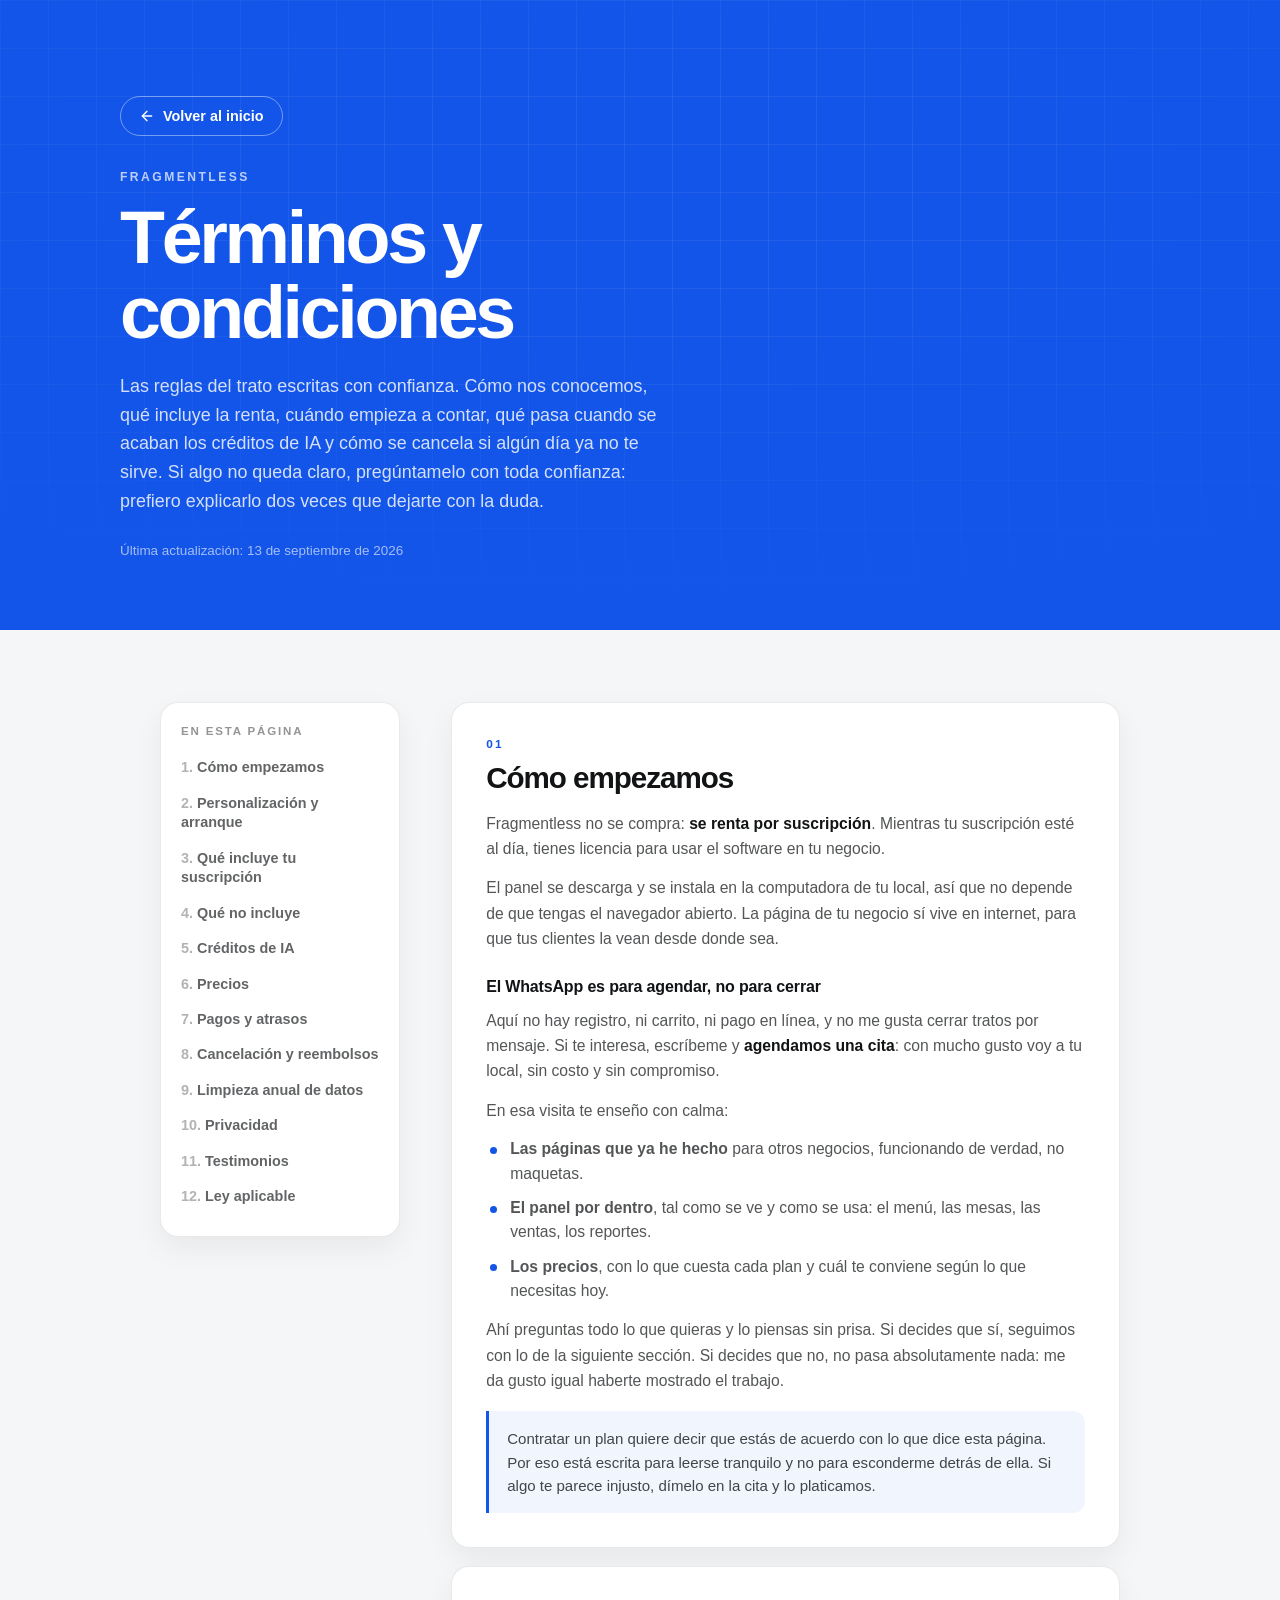
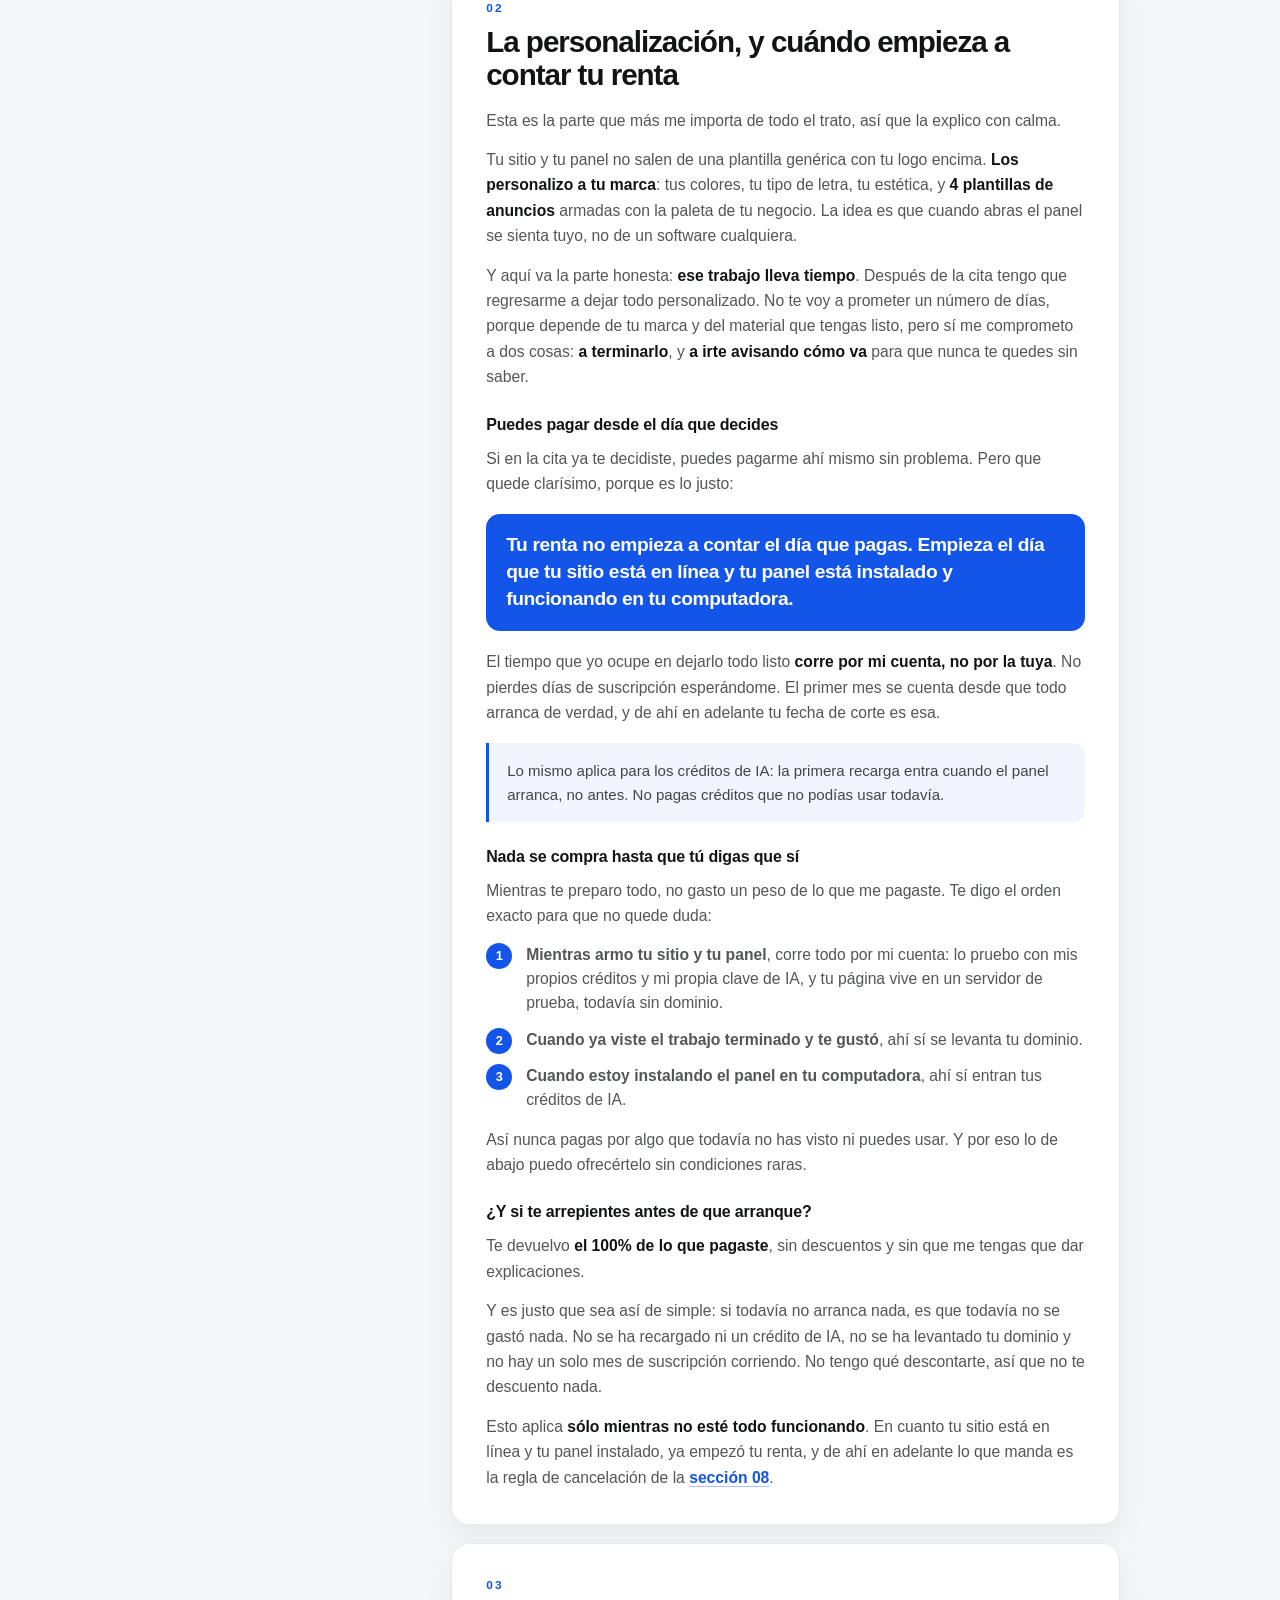
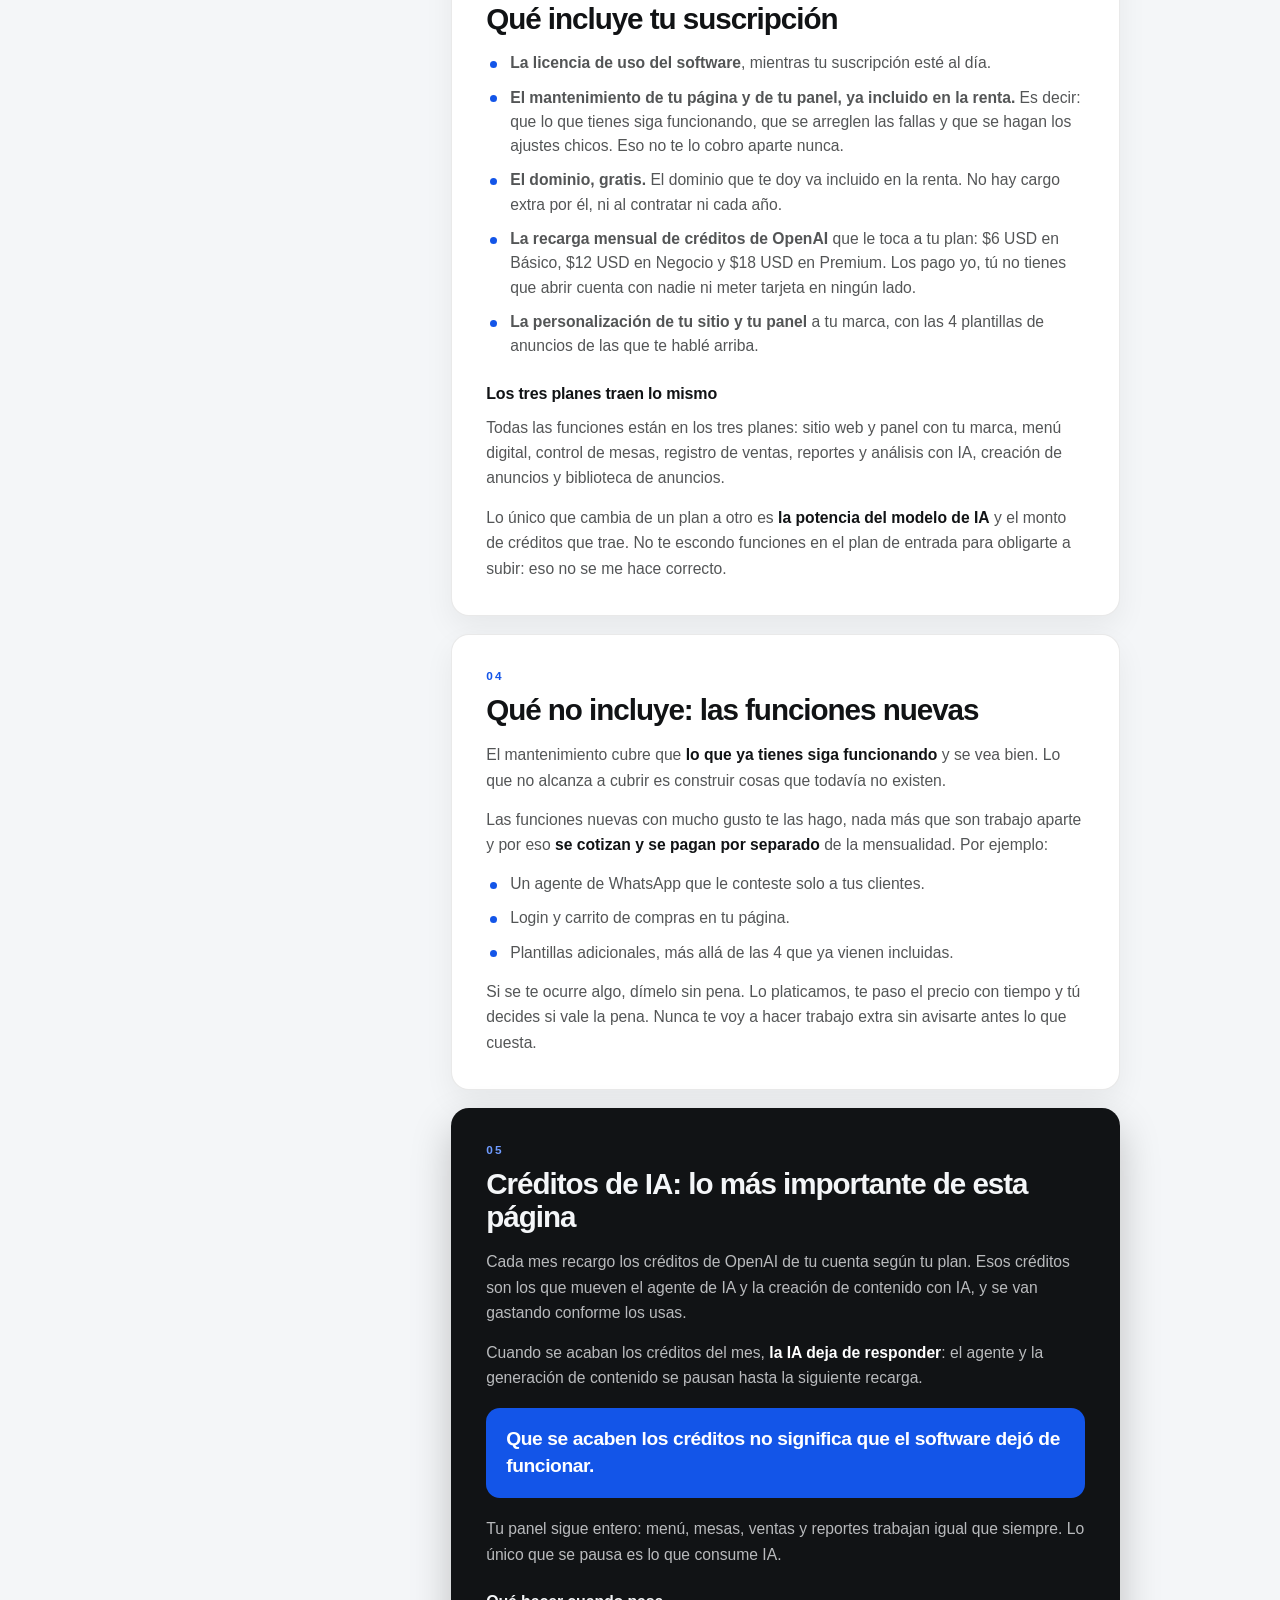
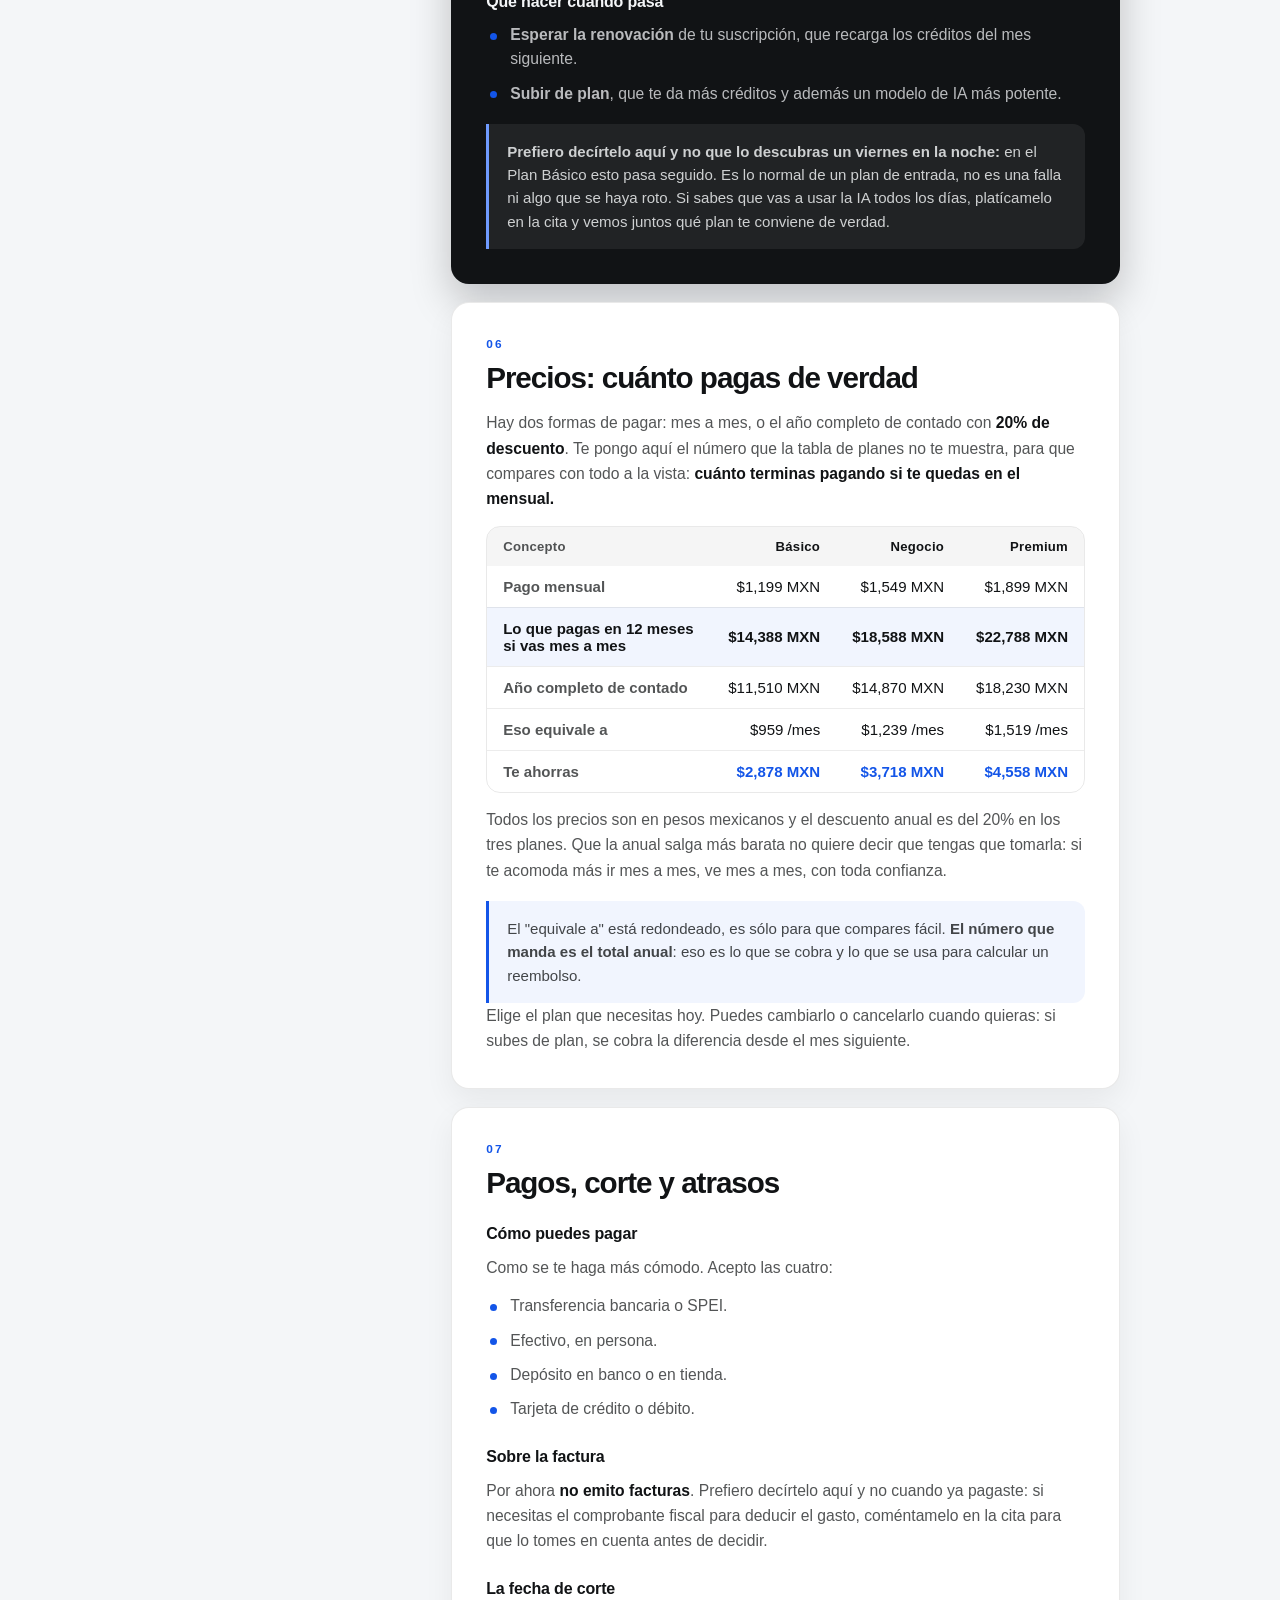
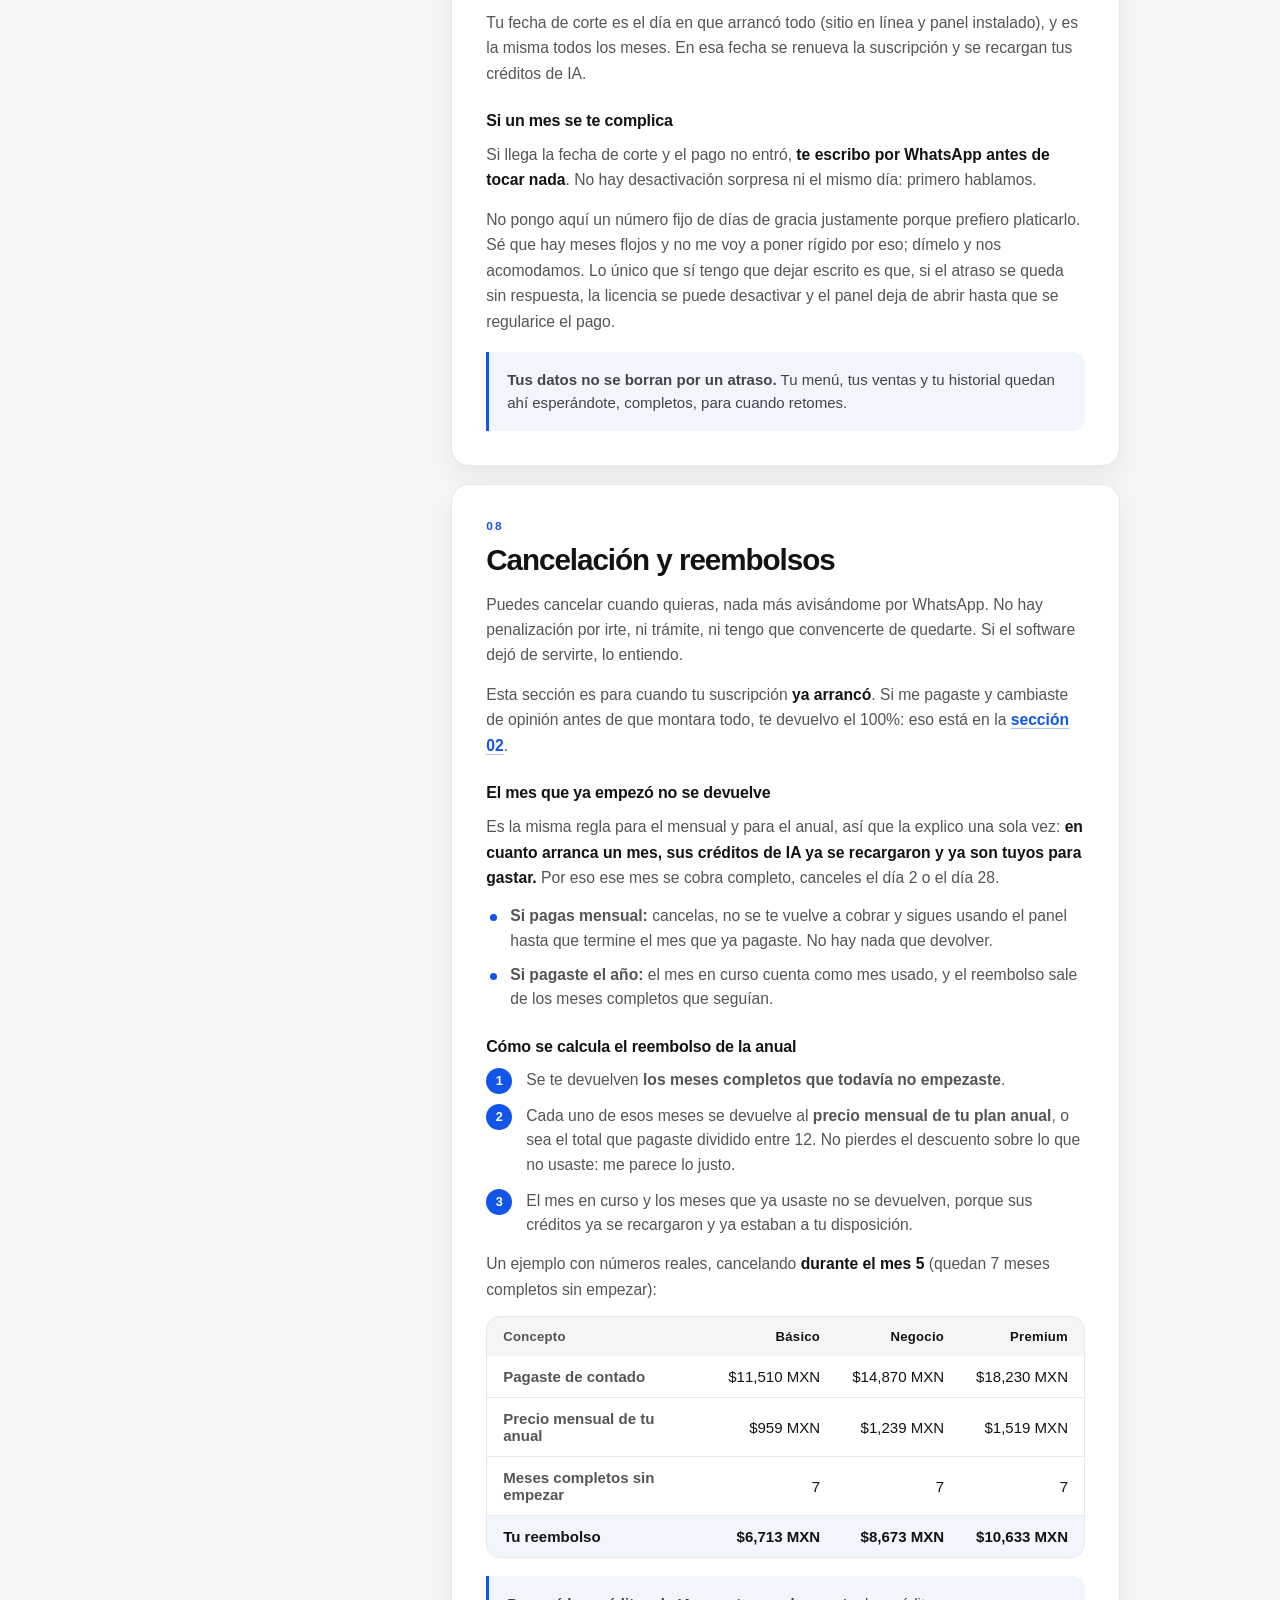
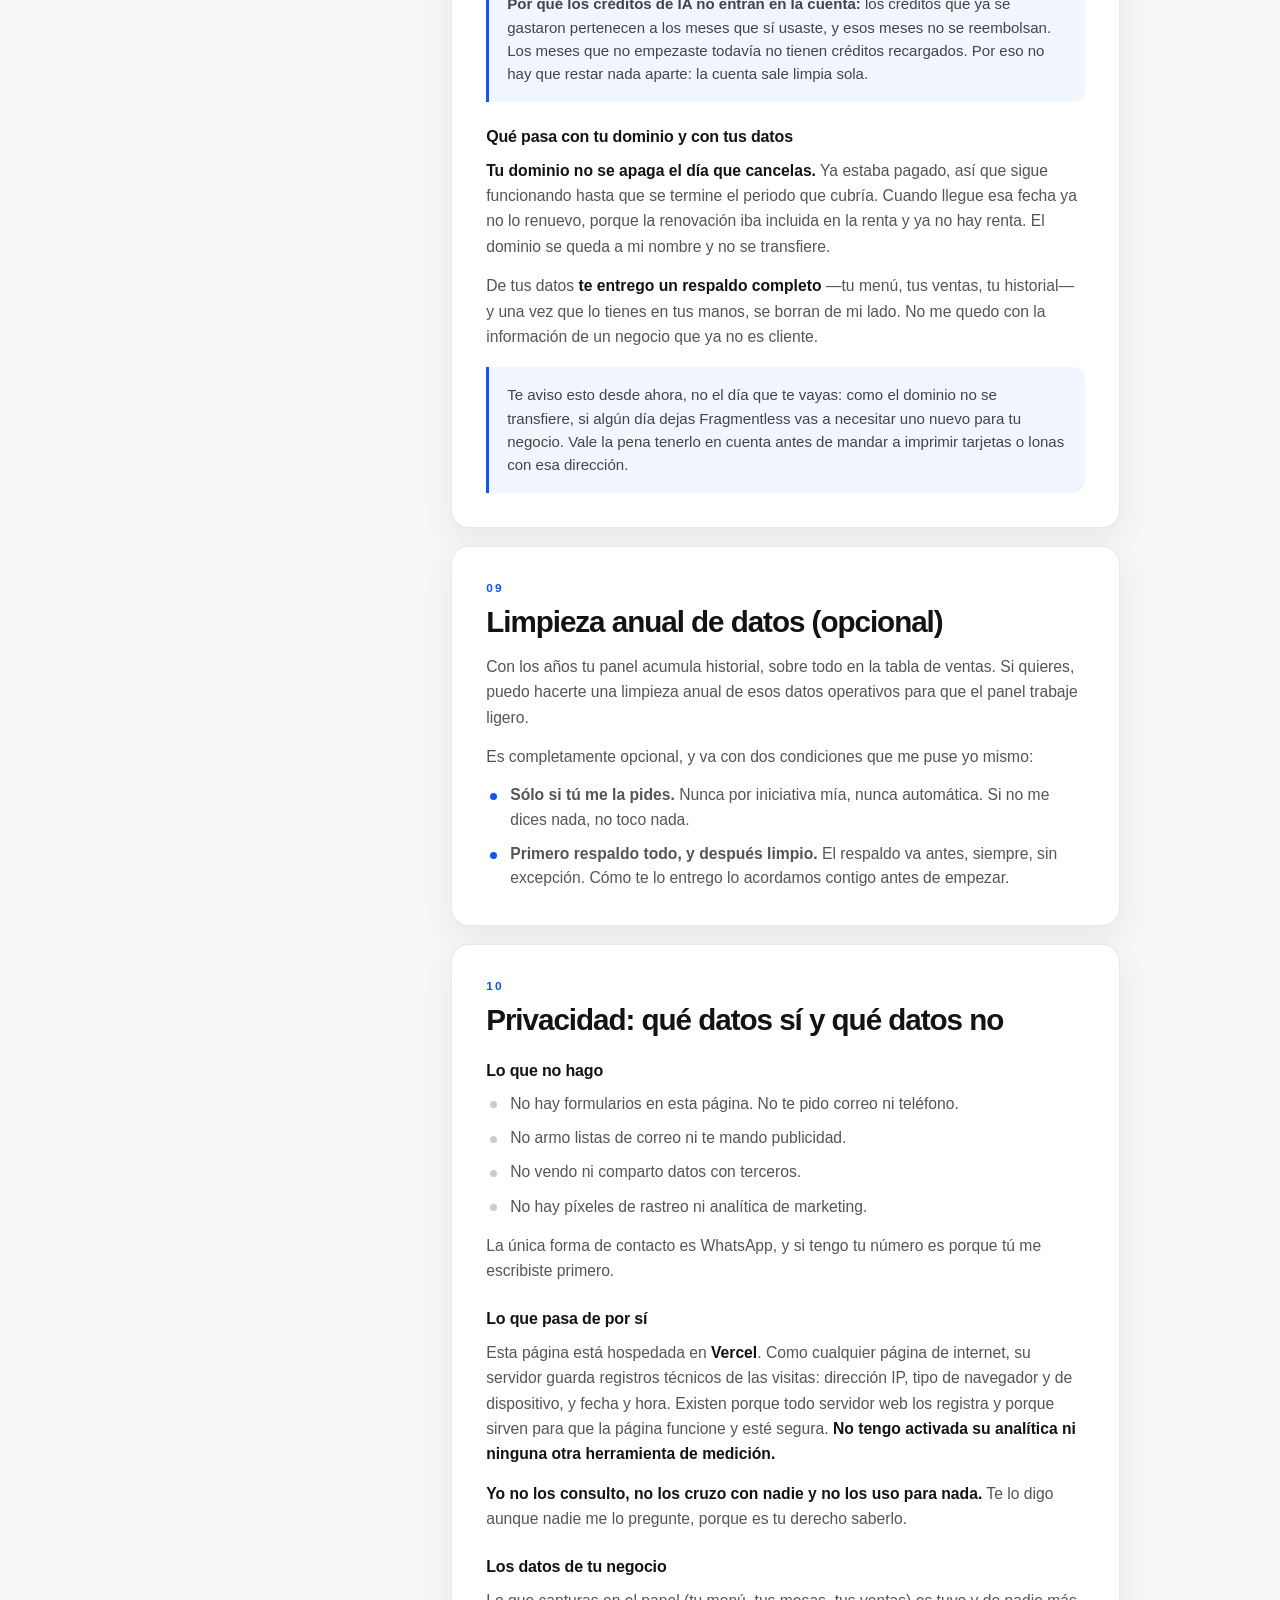
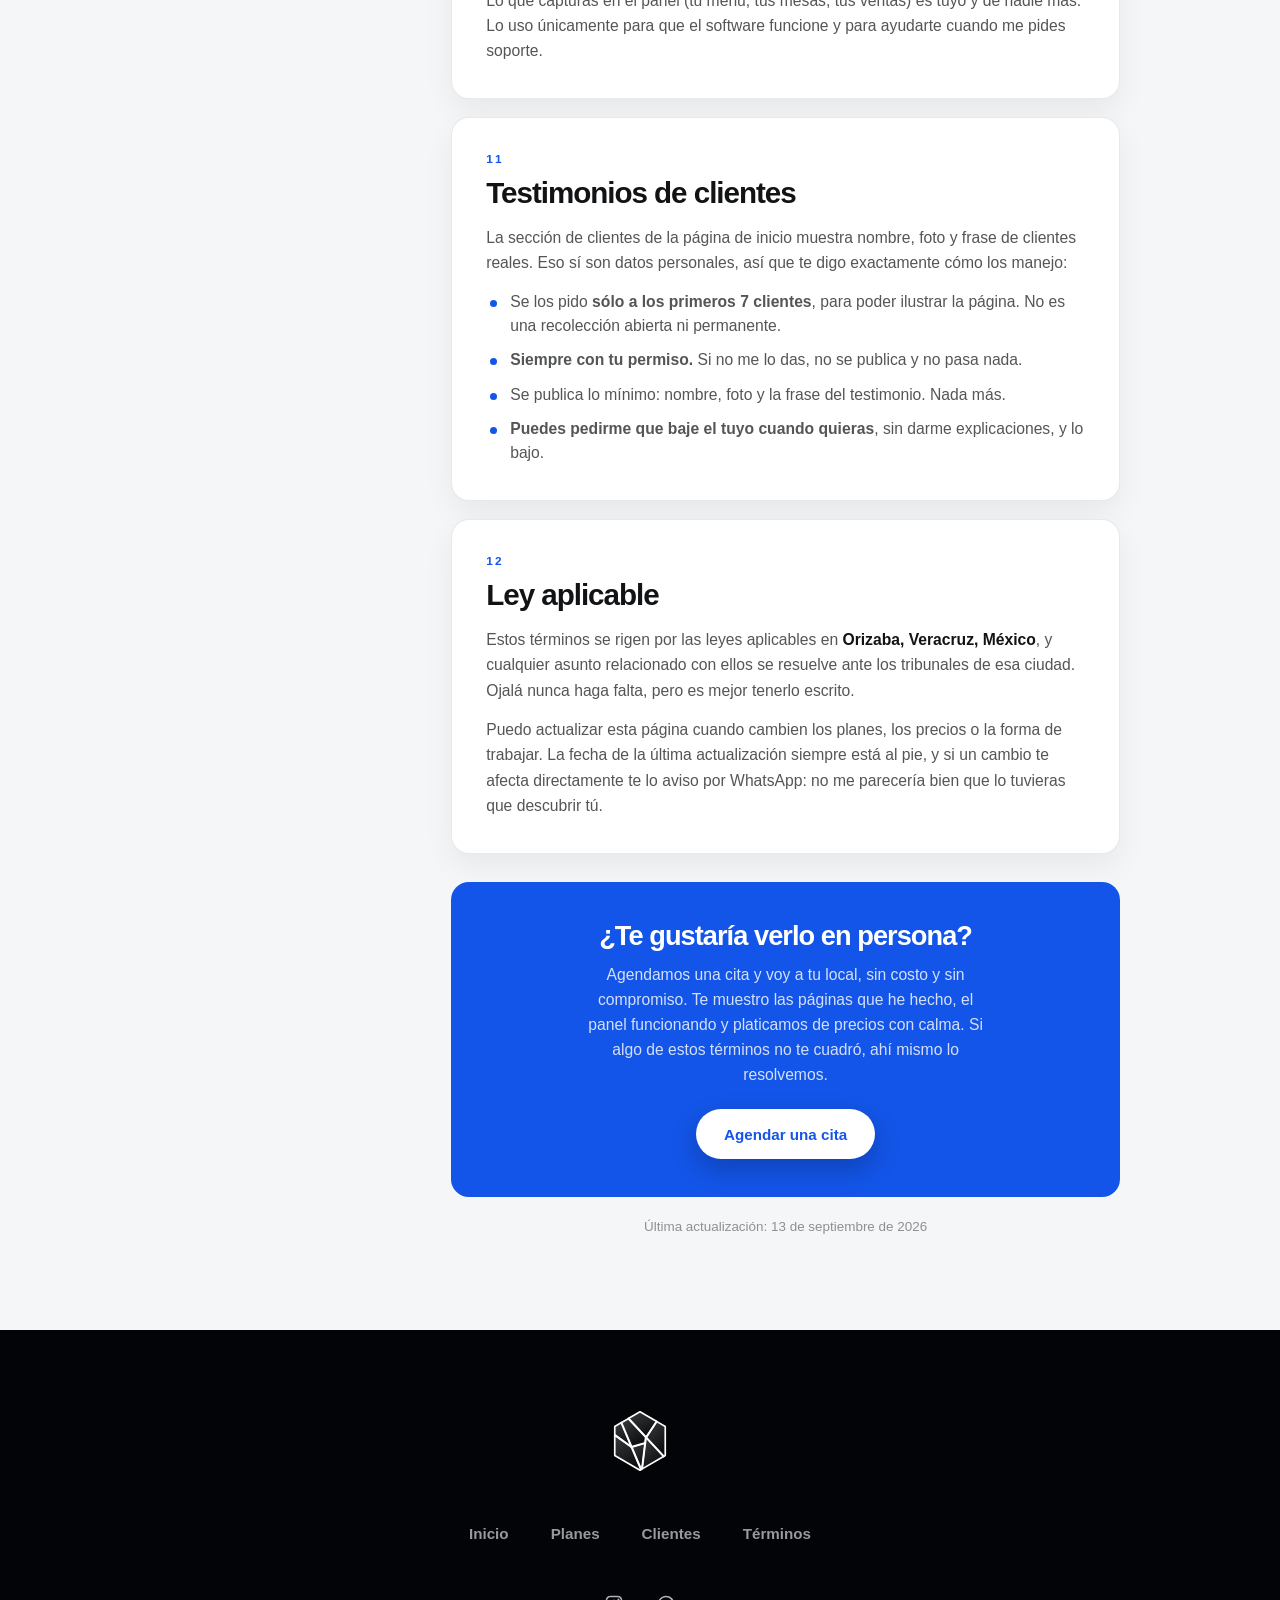
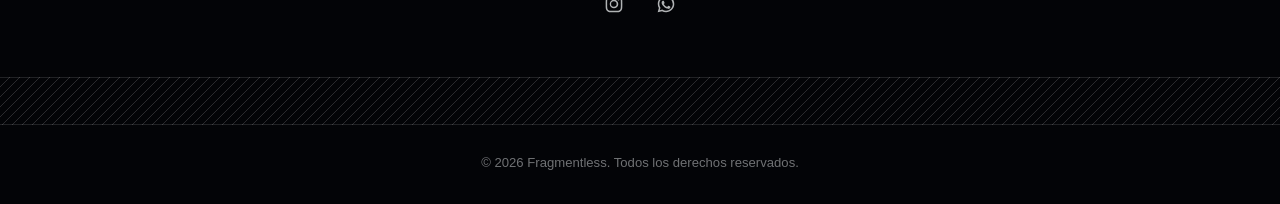
==== terminos.html @ 2c261da2 "Add a terms and conditions page linked from the footer terminos.html is a separate page: it shares s" ====
<!DOCTYPE html>
<html lang="es">
<head>
	<meta charset="UTF-8">
	<meta name="viewport" content="width=device-width, initial-scale=1.0">
	<title>Términos y condiciones — Fragmentless</title>
	<meta name="description" content="Las reglas del trato, en corto y en confianza: cómo agendamos la cita, qué incluye la suscripción de Fragmentless, cuándo empieza a contar tu renta y cómo se cancela.">
	<link rel="icon" href="assets/fragmentless-blue-reposo.svg" type="image/svg+xml">
	<link rel="stylesheet" href="style.css">
</head>
<!--
	PÁGINA DE TÉRMINOS.

	Es una página APARTE de index.html a propósito: comparte style.css para
	heredar el sistema visual, pero no carga el JS del scroll-hero. Por eso
	tampoco lleva el menú flotante (vive del JS de index.html) sino un botón
	de "volver" en la portada.

	El footer es una copia del de index.html con los links apuntando a
	index.html#ancla. Funciona sin JS: la clase .footer--animate (la que
	esconde las piezas para la ola de entrada) la pone el JS, que acá no
	corre, así que el footer se ve entero desde el principio. Por lo mismo
	el año del copyright va escrito a mano.

	VOZ: primera persona del singular ("yo" / "tú"). Es un negocio de una
	persona y la página se lee en persona, así que el "nosotros" sonaba a
	corporativo. Si tocas un texto, mantené el "yo".

	WHATSAPP: acá el WhatsApp NO cierra la renta, sirve para AGENDAR LA
	CITA en el local. Ojo: los botones de index.html todavía dicen "me
	interesa rentar"; si se cambian, cambiar también los de acá.

	Contenido: sale de TERMINOS_BRIEF.txt. Las cifras están verificadas
	contra las tarjetas de planes de index.html. Si cambias un precio allá,
	cambia también las dos tablas de acá (secciones 6 y 8).
-->
<body class="terms-page">
	<main>
		<!-- Portada azul, versión corta de la sección 1 de index.html. -->
		<header class="terms-hero">
			<div class="terms-hero__grid" aria-hidden="true"></div>

			<div class="terms-hero__inner">
				<a class="terms-back" href="index.html#inicio">
					<svg viewBox="0 0 24 24" fill="none" stroke="currentColor" stroke-width="2" stroke-linecap="round" stroke-linejoin="round" aria-hidden="true">
						<path d="M19 12H5" />
						<path d="m12 19-7-7 7-7" />
					</svg>
					Volver al inicio
				</a>

				<p class="terms-hero__kicker">Fragmentless</p>
				<h1 class="terms-hero__title">Términos y condiciones</h1>
				<p class="terms-hero__lead">Las reglas del trato escritas con confianza. Cómo nos conocemos, qué incluye la renta, cuándo empieza a contar, qué pasa cuando se acaban los créditos de IA y cómo se cancela si algún día ya no te sirve. Si algo no queda claro, pregúntamelo con toda confianza: prefiero explicarlo dos veces que dejarte con la duda.</p>
				<p class="terms-hero__meta">Última actualización: 13 de septiembre de 2026</p>
			</div>
		</header>

		<div class="terms-body">
			<!-- Índice pegajoso. En móvil deja de ser sticky y queda arriba. -->
			<nav class="terms-toc" aria-label="Índice de los términos">
				<p class="terms-toc__title">En esta página</p>
				<ul class="terms-toc__list">
					<li><a class="terms-toc__link" href="#como-empezamos">Cómo empezamos</a></li>
					<li><a class="terms-toc__link" href="#personalizacion">Personalización y arranque</a></li>
					<li><a class="terms-toc__link" href="#incluye">Qué incluye tu suscripción</a></li>
					<li><a class="terms-toc__link" href="#no-incluye">Qué no incluye</a></li>
					<li><a class="terms-toc__link" href="#creditos">Créditos de IA</a></li>
					<li><a class="terms-toc__link" href="#precios">Precios</a></li>
					<li><a class="terms-toc__link" href="#pagos">Pagos y atrasos</a></li>
					<li><a class="terms-toc__link" href="#cancelacion">Cancelación y reembolsos</a></li>
					<li><a class="terms-toc__link" href="#limpieza">Limpieza anual de datos</a></li>
					<li><a class="terms-toc__link" href="#privacidad">Privacidad</a></li>
					<li><a class="terms-toc__link" href="#testimonios">Testimonios</a></li>
					<li><a class="terms-toc__link" href="#ley">Ley aplicable</a></li>
				</ul>
			</nav>

			<div class="terms-content">
				<!-- 1 - El encuadre real: el WhatsApp agenda una cita, no cierra la renta. -->
				<section class="terms__section" id="como-empezamos" aria-labelledby="como-empezamos-titulo">
					<span class="terms__num">01</span>
					<h2 class="terms__heading" id="como-empezamos-titulo">Cómo empezamos</h2>

					<p class="terms__text">Fragmentless no se compra: <strong>se renta por suscripción</strong>. Mientras tu suscripción esté al día, tienes licencia para usar el software en tu negocio.</p>

					<p class="terms__text">El panel se descarga y se instala en la computadora de tu local, así que no depende de que tengas el navegador abierto. La página de tu negocio sí vive en internet, para que tus clientes la vean desde donde sea.</p>

					<h3 class="terms__sub">El WhatsApp es para agendar, no para cerrar</h3>

					<p class="terms__text">Aquí no hay registro, ni carrito, ni pago en línea, y no me gusta cerrar tratos por mensaje. Si te interesa, escríbeme y <strong>agendamos una cita</strong>: con mucho gusto voy a tu local, sin costo y sin compromiso.</p>

					<p class="terms__text">En esa visita te enseño con calma:</p>

					<ul class="terms__list">
						<li><strong>Las páginas que ya he hecho</strong> para otros negocios, funcionando de verdad, no maquetas.</li>
						<li><strong>El panel por dentro</strong>, tal como se ve y como se usa: el menú, las mesas, las ventas, los reportes.</li>
						<li><strong>Los precios</strong>, con lo que cuesta cada plan y cuál te conviene según lo que necesitas hoy.</li>
					</ul>

					<p class="terms__text">Ahí preguntas todo lo que quieras y lo piensas sin prisa. Si decides que sí, seguimos con lo de la siguiente sección. Si decides que no, no pasa absolutamente nada: me da gusto igual haberte mostrado el trabajo.</p>

					<div class="terms__note">
						<p>Contratar un plan quiere decir que estás de acuerdo con lo que dice esta página. Por eso está escrita para leerse tranquilo y no para esconderme detrás de ella. Si algo te parece injusto, dímelo en la cita y lo platicamos.</p>
					</div>
				</section>

				<!-- 2 - Lo nuevo: personalización y cuándo arranca el reloj de la renta. -->
				<section class="terms__section" id="personalizacion" aria-labelledby="personalizacion-titulo">
					<span class="terms__num">02</span>
					<h2 class="terms__heading" id="personalizacion-titulo">La personalización, y cuándo empieza a contar tu renta</h2>

					<p class="terms__text">Esta es la parte que más me importa de todo el trato, así que la explico con calma.</p>

					<p class="terms__text">Tu sitio y tu panel no salen de una plantilla genérica con tu logo encima. <strong>Los personalizo a tu marca</strong>: tus colores, tu tipo de letra, tu estética, y <strong>4 plantillas de anuncios</strong> armadas con la paleta de tu negocio. La idea es que cuando abras el panel se sienta tuyo, no de un software cualquiera.</p>

					<p class="terms__text">Y aquí va la parte honesta: <strong>ese trabajo lleva tiempo</strong>. Después de la cita tengo que regresarme a dejar todo personalizado. No te voy a prometer un número de días, porque depende de tu marca y del material que tengas listo, pero sí me comprometo a dos cosas: <strong>a terminarlo</strong>, y <strong>a irte avisando cómo va</strong> para que nunca te quedes sin saber.</p>

					<h3 class="terms__sub">Puedes pagar desde el día que decides</h3>

					<p class="terms__text">Si en la cita ya te decidiste, puedes pagarme ahí mismo sin problema. Pero que quede clarísimo, porque es lo justo:</p>

					<p class="terms__shout">Tu renta no empieza a contar el día que pagas. Empieza el día que tu sitio está en línea y tu panel está instalado y funcionando en tu computadora.</p>

					<p class="terms__text">El tiempo que yo ocupe en dejarlo todo listo <strong>corre por mi cuenta, no por la tuya</strong>. No pierdes días de suscripción esperándome. El primer mes se cuenta desde que todo arranca de verdad, y de ahí en adelante tu fecha de corte es esa.</p>

					<div class="terms__note">
						<p>Lo mismo aplica para los créditos de IA: la primera recarga entra cuando el panel arranca, no antes. No pagas créditos que no podías usar todavía.</p>
					</div>

					<h3 class="terms__sub">Nada se compra hasta que tú digas que sí</h3>

					<p class="terms__text">Mientras te preparo todo, no gasto un peso de lo que me pagaste. Te digo el orden exacto para que no quede duda:</p>

					<ol class="terms__steps">
						<li><strong>Mientras armo tu sitio y tu panel</strong>, corre todo por mi cuenta: lo pruebo con mis propios créditos y mi propia clave de IA, y tu página vive en un servidor de prueba, todavía sin dominio.</li>
						<li><strong>Cuando ya viste el trabajo terminado y te gustó</strong>, ahí sí se levanta tu dominio.</li>
						<li><strong>Cuando estoy instalando el panel en tu computadora</strong>, ahí sí entran tus créditos de IA.</li>
					</ol>

					<p class="terms__text">Así nunca pagas por algo que todavía no has visto ni puedes usar. Y por eso lo de abajo puedo ofrecértelo sin condiciones raras.</p>

					<h3 class="terms__sub">¿Y si te arrepientes antes de que arranque?</h3>

					<p class="terms__text">Te devuelvo <strong>el 100% de lo que pagaste</strong>, sin descuentos y sin que me tengas que dar explicaciones.</p>

					<p class="terms__text">Y es justo que sea así de simple: si todavía no arranca nada, es que todavía no se gastó nada. No se ha recargado ni un crédito de IA, no se ha levantado tu dominio y no hay un solo mes de suscripción corriendo. No tengo qué descontarte, así que no te descuento nada.</p>

					<p class="terms__text">Esto aplica <strong>sólo mientras no esté todo funcionando</strong>. En cuanto tu sitio está en línea y tu panel instalado, ya empezó tu renta, y de ahí en adelante lo que manda es la regla de cancelación de la <a class="terms__link" href="#cancelacion">sección 08</a>.</p>
				</section>

				<!-- 3 -->
				<section class="terms__section" id="incluye" aria-labelledby="incluye-titulo">
					<span class="terms__num">03</span>
					<h2 class="terms__heading" id="incluye-titulo">Qué incluye tu suscripción</h2>

					<ul class="terms__list">
						<li><strong>La licencia de uso del software</strong>, mientras tu suscripción esté al día.</li>
						<li><strong>El mantenimiento de tu página y de tu panel, ya incluido en la renta.</strong> Es decir: que lo que tienes siga funcionando, que se arreglen las fallas y que se hagan los ajustes chicos. Eso no te lo cobro aparte nunca.</li>
						<li><strong>El dominio, gratis.</strong> El dominio que te doy va incluido en la renta. No hay cargo extra por él, ni al contratar ni cada año.</li>
						<li><strong>La recarga mensual de créditos de OpenAI</strong> que le toca a tu plan: $6 USD en Básico, $12 USD en Negocio y $18 USD en Premium. Los pago yo, tú no tienes que abrir cuenta con nadie ni meter tarjeta en ningún lado.</li>
						<li><strong>La personalización de tu sitio y tu panel</strong> a tu marca, con las 4 plantillas de anuncios de las que te hablé arriba.</li>
					</ul>

					<h3 class="terms__sub">Los tres planes traen lo mismo</h3>

					<p class="terms__text">Todas las funciones están en los tres planes: sitio web y panel con tu marca, menú digital, control de mesas, registro de ventas, reportes y análisis con IA, creación de anuncios y biblioteca de anuncios.</p>

					<p class="terms__text">Lo único que cambia de un plan a otro es <strong>la potencia del modelo de IA</strong> y el monto de créditos que trae. No te escondo funciones en el plan de entrada para obligarte a subir: eso no se me hace correcto.</p>
				</section>

				<!-- 4 -->
				<section class="terms__section" id="no-incluye" aria-labelledby="no-incluye-titulo">
					<span class="terms__num">04</span>
					<h2 class="terms__heading" id="no-incluye-titulo">Qué no incluye: las funciones nuevas</h2>

					<p class="terms__text">El mantenimiento cubre que <strong>lo que ya tienes siga funcionando</strong> y se vea bien. Lo que no alcanza a cubrir es construir cosas que todavía no existen.</p>

					<p class="terms__text">Las funciones nuevas con mucho gusto te las hago, nada más que son trabajo aparte y por eso <strong>se cotizan y se pagan por separado</strong> de la mensualidad. Por ejemplo:</p>

					<ul class="terms__list">
						<li>Un agente de WhatsApp que le conteste solo a tus clientes.</li>
						<li>Login y carrito de compras en tu página.</li>
						<li>Plantillas adicionales, más allá de las 4 que ya vienen incluidas.</li>
					</ul>

					<p class="terms__text">Si se te ocurre algo, dímelo sin pena. Lo platicamos, te paso el precio con tiempo y tú decides si vale la pena. Nunca te voy a hacer trabajo extra sin avisarte antes lo que cuesta.</p>
				</section>

				<!-- 5 - Bloque negro. Es la regla que más malentendidos genera. -->
				<section class="terms__section terms__section--highlight" id="creditos" aria-labelledby="creditos-titulo">
					<span class="terms__num">05</span>
					<h2 class="terms__heading" id="creditos-titulo">Créditos de IA: lo más importante de esta página</h2>

					<p class="terms__text">Cada mes recargo los créditos de OpenAI de tu cuenta según tu plan. Esos créditos son los que mueven el agente de IA y la creación de contenido con IA, y se van gastando conforme los usas.</p>

					<p class="terms__text">Cuando se acaban los créditos del mes, <strong>la IA deja de responder</strong>: el agente y la generación de contenido se pausan hasta la siguiente recarga.</p>

					<p class="terms__shout">Que se acaben los créditos no significa que el software dejó de funcionar.</p>

					<p class="terms__text">Tu panel sigue entero: menú, mesas, ventas y reportes trabajan igual que siempre. Lo único que se pausa es lo que consume IA.</p>

					<h3 class="terms__sub">Qué hacer cuando pasa</h3>

					<ul class="terms__list">
						<li><strong>Esperar la renovación</strong> de tu suscripción, que recarga los créditos del mes siguiente.</li>
						<li><strong>Subir de plan</strong>, que te da más créditos y además un modelo de IA más potente.</li>
					</ul>

					<div class="terms__note">
						<p><strong>Prefiero decírtelo aquí y no que lo descubras un viernes en la noche:</strong> en el Plan Básico esto pasa seguido. Es lo normal de un plan de entrada, no es una falla ni algo que se haya roto. Si sabes que vas a usar la IA todos los días, platícamelo en la cita y vemos juntos qué plan te conviene de verdad.</p>
					</div>
				</section>

				<!-- 6 -->
				<section class="terms__section" id="precios" aria-labelledby="precios-titulo">
					<span class="terms__num">06</span>
					<h2 class="terms__heading" id="precios-titulo">Precios: cuánto pagas de verdad</h2>

					<p class="terms__text">Hay dos formas de pagar: mes a mes, o el año completo de contado con <strong>20% de descuento</strong>. Te pongo aquí el número que la tabla de planes no te muestra, para que compares con todo a la vista: <strong>cuánto terminas pagando si te quedas en el mensual.</strong></p>

					<div class="terms__table-wrap">
						<table class="terms__table">
							<caption class="terms__sr">Comparación de precios mensuales y anuales de los tres planes, en pesos mexicanos</caption>
							<thead>
								<tr>
									<th scope="col">Concepto</th>
									<th scope="col">Básico</th>
									<th scope="col">Negocio</th>
									<th scope="col">Premium</th>
								</tr>
							</thead>
							<tbody>
								<tr>
									<th scope="row">Pago mensual</th>
									<td>$1,199 MXN</td>
									<td>$1,549 MXN</td>
									<td>$1,899 MXN</td>
								</tr>
								<tr class="is-key">
									<th scope="row">Lo que pagas en 12 meses si vas mes a mes</th>
									<td>$14,388 MXN</td>
									<td>$18,588 MXN</td>
									<td>$22,788 MXN</td>
								</tr>
								<tr>
									<th scope="row">Año completo de contado</th>
									<td>$11,510 MXN</td>
									<td>$14,870 MXN</td>
									<td>$18,230 MXN</td>
								</tr>
								<tr>
									<th scope="row">Eso equivale a</th>
									<td>$959 /mes</td>
									<td>$1,239 /mes</td>
									<td>$1,519 /mes</td>
								</tr>
								<tr class="is-save">
									<th scope="row">Te ahorras</th>
									<td>$2,878 MXN</td>
									<td>$3,718 MXN</td>
									<td>$4,558 MXN</td>
								</tr>
							</tbody>
						</table>
					</div>

					<p class="terms__text">Todos los precios son en pesos mexicanos y el descuento anual es del 20% en los tres planes. Que la anual salga más barata no quiere decir que tengas que tomarla: si te acomoda más ir mes a mes, ve mes a mes, con toda confianza.</p>

					<div class="terms__note">
						<p>El "equivale a" está redondeado, es sólo para que compares fácil. <strong>El número que manda es el total anual</strong>: eso es lo que se cobra y lo que se usa para calcular un reembolso.</p>
					</div>

					<p class="terms__text">Elige el plan que necesitas hoy. Puedes cambiarlo o cancelarlo cuando quieras: si subes de plan, se cobra la diferencia desde el mes siguiente.</p>
				</section>

				<!-- 7 -->
				<section class="terms__section" id="pagos" aria-labelledby="pagos-titulo">
					<span class="terms__num">07</span>
					<h2 class="terms__heading" id="pagos-titulo">Pagos, corte y atrasos</h2>

					<h3 class="terms__sub">Cómo puedes pagar</h3>

					<p class="terms__text">Como se te haga más cómodo. Acepto las cuatro:</p>

					<ul class="terms__list">
						<li>Transferencia bancaria o SPEI.</li>
						<li>Efectivo, en persona.</li>
						<li>Depósito en banco o en tienda.</li>
						<li>Tarjeta de crédito o débito.</li>
					</ul>

					<h3 class="terms__sub">Sobre la factura</h3>

					<p class="terms__text">Por ahora <strong>no emito facturas</strong>. Prefiero decírtelo aquí y no cuando ya pagaste: si necesitas el comprobante fiscal para deducir el gasto, coméntamelo en la cita para que lo tomes en cuenta antes de decidir.</p>

					<h3 class="terms__sub">La fecha de corte</h3>

					<p class="terms__text">Tu fecha de corte es el día en que arrancó todo (sitio en línea y panel instalado), y es la misma todos los meses. En esa fecha se renueva la suscripción y se recargan tus créditos de IA.</p>

					<h3 class="terms__sub">Si un mes se te complica</h3>

					<p class="terms__text">Si llega la fecha de corte y el pago no entró, <strong>te escribo por WhatsApp antes de tocar nada</strong>. No hay desactivación sorpresa ni el mismo día: primero hablamos.</p>

					<p class="terms__text">No pongo aquí un número fijo de días de gracia justamente porque prefiero platicarlo. Sé que hay meses flojos y no me voy a poner rígido por eso; dímelo y nos acomodamos. Lo único que sí tengo que dejar escrito es que, si el atraso se queda sin respuesta, la licencia se puede desactivar y el panel deja de abrir hasta que se regularice el pago.</p>

					<div class="terms__note">
						<p><strong>Tus datos no se borran por un atraso.</strong> Tu menú, tus ventas y tu historial quedan ahí esperándote, completos, para cuando retomes.</p>
					</div>
				</section>

				<!-- 8 -->
				<section class="terms__section" id="cancelacion" aria-labelledby="cancelacion-titulo">
					<span class="terms__num">08</span>
					<h2 class="terms__heading" id="cancelacion-titulo">Cancelación y reembolsos</h2>

					<p class="terms__text">Puedes cancelar cuando quieras, nada más avisándome por WhatsApp. No hay penalización por irte, ni trámite, ni tengo que convencerte de quedarte. Si el software dejó de servirte, lo entiendo.</p>

					<p class="terms__text">Esta sección es para cuando tu suscripción <strong>ya arrancó</strong>. Si me pagaste y cambiaste de opinión antes de que montara todo, te devuelvo el 100%: eso está en la <a class="terms__link" href="#personalizacion">sección 02</a>.</p>

					<h3 class="terms__sub">El mes que ya empezó no se devuelve</h3>

					<p class="terms__text">Es la misma regla para el mensual y para el anual, así que la explico una sola vez: <strong>en cuanto arranca un mes, sus créditos de IA ya se recargaron y ya son tuyos para gastar.</strong> Por eso ese mes se cobra completo, canceles el día 2 o el día 28.</p>

					<ul class="terms__list">
						<li><strong>Si pagas mensual:</strong> cancelas, no se te vuelve a cobrar y sigues usando el panel hasta que termine el mes que ya pagaste. No hay nada que devolver.</li>
						<li><strong>Si pagaste el año:</strong> el mes en curso cuenta como mes usado, y el reembolso sale de los meses completos que seguían.</li>
					</ul>

					<h3 class="terms__sub">Cómo se calcula el reembolso de la anual</h3>

					<ol class="terms__steps">
						<li>Se te devuelven <strong>los meses completos que todavía no empezaste</strong>.</li>
						<li>Cada uno de esos meses se devuelve al <strong>precio mensual de tu plan anual</strong>, o sea el total que pagaste dividido entre 12. No pierdes el descuento sobre lo que no usaste: me parece lo justo.</li>
						<li>El mes en curso y los meses que ya usaste no se devuelven, porque sus créditos ya se recargaron y ya estaban a tu disposición.</li>
					</ol>

					<p class="terms__text">Un ejemplo con números reales, cancelando <strong>durante el mes 5</strong> (quedan 7 meses completos sin empezar):</p>

					<div class="terms__table-wrap">
						<table class="terms__table">
							<caption class="terms__sr">Ejemplo de reembolso al cancelar un plan anual durante el quinto mes</caption>
							<thead>
								<tr>
									<th scope="col">Concepto</th>
									<th scope="col">Básico</th>
									<th scope="col">Negocio</th>
									<th scope="col">Premium</th>
								</tr>
							</thead>
							<tbody>
								<tr>
									<th scope="row">Pagaste de contado</th>
									<td>$11,510 MXN</td>
									<td>$14,870 MXN</td>
									<td>$18,230 MXN</td>
								</tr>
								<tr>
									<th scope="row">Precio mensual de tu anual</th>
									<td>$959 MXN</td>
									<td>$1,239 MXN</td>
									<td>$1,519 MXN</td>
								</tr>
								<tr>
									<th scope="row">Meses completos sin empezar</th>
									<td>7</td>
									<td>7</td>
									<td>7</td>
								</tr>
								<tr class="is-key">
									<th scope="row">Tu reembolso</th>
									<td>$6,713 MXN</td>
									<td>$8,673 MXN</td>
									<td>$10,633 MXN</td>
								</tr>
							</tbody>
						</table>
					</div>

					<div class="terms__note">
						<p><strong>Por qué los créditos de IA no entran en la cuenta:</strong> los créditos que ya se gastaron pertenecen a los meses que sí usaste, y esos meses no se reembolsan. Los meses que no empezaste todavía no tienen créditos recargados. Por eso no hay que restar nada aparte: la cuenta sale limpia sola.</p>
					</div>

					<h3 class="terms__sub">Qué pasa con tu dominio y con tus datos</h3>

					<p class="terms__text"><strong>Tu dominio no se apaga el día que cancelas.</strong> Ya estaba pagado, así que sigue funcionando hasta que se termine el periodo que cubría. Cuando llegue esa fecha ya no lo renuevo, porque la renovación iba incluida en la renta y ya no hay renta. El dominio se queda a mi nombre y no se transfiere.</p>

					<p class="terms__text">De tus datos <strong>te entrego un respaldo completo</strong> —tu menú, tus ventas, tu historial— y una vez que lo tienes en tus manos, se borran de mi lado. No me quedo con la información de un negocio que ya no es cliente.</p>

					<div class="terms__note">
						<p>Te aviso esto desde ahora, no el día que te vayas: como el dominio no se transfiere, si algún día dejas Fragmentless vas a necesitar uno nuevo para tu negocio. Vale la pena tenerlo en cuenta antes de mandar a imprimir tarjetas o lonas con esa dirección.</p>
					</div>
				</section>

				<!-- 9 -->
				<section class="terms__section" id="limpieza" aria-labelledby="limpieza-titulo">
					<span class="terms__num">09</span>
					<h2 class="terms__heading" id="limpieza-titulo">Limpieza anual de datos (opcional)</h2>

					<p class="terms__text">Con los años tu panel acumula historial, sobre todo en la tabla de ventas. Si quieres, puedo hacerte una limpieza anual de esos datos operativos para que el panel trabaje ligero.</p>

					<p class="terms__text">Es completamente opcional, y va con dos condiciones que me puse yo mismo:</p>

					<ul class="terms__list">
						<li><strong>Sólo si tú me la pides.</strong> Nunca por iniciativa mía, nunca automática. Si no me dices nada, no toco nada.</li>
						<li><strong>Primero respaldo todo, y después limpio.</strong> El respaldo va antes, siempre, sin excepción. Cómo te lo entrego lo acordamos contigo antes de empezar.</li>
					</ul>
				</section>

				<!-- 10 -->
				<section class="terms__section" id="privacidad" aria-labelledby="privacidad-titulo">
					<span class="terms__num">10</span>
					<h2 class="terms__heading" id="privacidad-titulo">Privacidad: qué datos sí y qué datos no</h2>

					<h3 class="terms__sub">Lo que no hago</h3>

					<ul class="terms__list terms__list--no">
						<li>No hay formularios en esta página. No te pido correo ni teléfono.</li>
						<li>No armo listas de correo ni te mando publicidad.</li>
						<li>No vendo ni comparto datos con terceros.</li>
						<li>No hay píxeles de rastreo ni analítica de marketing.</li>
					</ul>

					<p class="terms__text">La única forma de contacto es WhatsApp, y si tengo tu número es porque tú me escribiste primero.</p>

					<h3 class="terms__sub">Lo que pasa de por sí</h3>

					<p class="terms__text">Esta página está hospedada en <strong>Vercel</strong>. Como cualquier página de internet, su servidor guarda registros técnicos de las visitas: dirección IP, tipo de navegador y de dispositivo, y fecha y hora. Existen porque todo servidor web los registra y porque sirven para que la página funcione y esté segura. <strong>No tengo activada su analítica ni ninguna otra herramienta de medición.</strong></p>

					<p class="terms__text"><strong>Yo no los consulto, no los cruzo con nadie y no los uso para nada.</strong> Te lo digo aunque nadie me lo pregunte, porque es tu derecho saberlo.</p>

					<h3 class="terms__sub">Los datos de tu negocio</h3>

					<p class="terms__text">Lo que capturas en el panel (tu menú, tus mesas, tus ventas) es tuyo y de nadie más. Lo uso únicamente para que el software funcione y para ayudarte cuando me pides soporte.</p>
				</section>

				<!-- 11 -->
				<section class="terms__section" id="testimonios" aria-labelledby="testimonios-titulo">
					<span class="terms__num">11</span>
					<h2 class="terms__heading" id="testimonios-titulo">Testimonios de clientes</h2>

					<p class="terms__text">La sección de clientes de la página de inicio muestra nombre, foto y frase de clientes reales. Eso sí son datos personales, así que te digo exactamente cómo los manejo:</p>

					<ul class="terms__list">
						<li>Se los pido <strong>sólo a los primeros 7 clientes</strong>, para poder ilustrar la página. No es una recolección abierta ni permanente.</li>
						<li><strong>Siempre con tu permiso.</strong> Si no me lo das, no se publica y no pasa nada.</li>
						<li>Se publica lo mínimo: nombre, foto y la frase del testimonio. Nada más.</li>
						<li><strong>Puedes pedirme que baje el tuyo cuando quieras</strong>, sin darme explicaciones, y lo bajo.</li>
					</ul>
				</section>

				<!-- 12 -->
				<section class="terms__section" id="ley" aria-labelledby="ley-titulo">
					<span class="terms__num">12</span>
					<h2 class="terms__heading" id="ley-titulo">Ley aplicable</h2>

					<p class="terms__text">Estos términos se rigen por las leyes aplicables en <strong>Orizaba, Veracruz, México</strong>, y cualquier asunto relacionado con ellos se resuelve ante los tribunales de esa ciudad. Ojalá nunca haga falta, pero es mejor tenerlo escrito.</p>

					<p class="terms__text">Puedo actualizar esta página cuando cambien los planes, los precios o la forma de trabajar. La fecha de la última actualización siempre está al pie, y si un cambio te afecta directamente te lo aviso por WhatsApp: no me parecería bien que lo tuvieras que descubrir tú.</p>
				</section>

				<!-- Cierre: la invitación real, que es la cita en el local. -->
				<aside class="terms__end">
					<h2 class="terms__end-title">¿Te gustaría verlo en persona?</h2>
					<p class="terms__end-text">Agendamos una cita y voy a tu local, sin costo y sin compromiso. Te muestro las páginas que he hecho, el panel funcionando y platicamos de precios con calma. Si algo de estos términos no te cuadró, ahí mismo lo resolvemos.</p>
					<a class="terms__end-cta" href="https://wa.me/5212721467532?text=Hola%2C%20vengo%20de%20la%20p%C3%A1gina%20de%20Fragmentless%20y%20me%20gustar%C3%ADa%20agendar%20una%20cita%20para%20conocer%20el%20panel." target="_blank" rel="noopener">Agendar una cita</a>
				</aside>

				<p class="terms__updated">Última actualización: 13 de septiembre de 2026</p>
			</div>
		</div>
	</main>

	<!--
		FOOTER - copia del de index.html. Los links del sitio apuntan a
		index.html#ancla porque acá no existen esas secciones; "Términos"
		se queda en esta misma página y lo marca aria-current.
		Sin JS: el año va escrito a mano y las piezas se ven desde el
		principio (ver el comentario de arriba y style.css).
	-->
	<footer class="footer" aria-labelledby="footer-titulo">
		<h2 id="footer-titulo" class="footer__sr">Fragmentless</h2>

		<div class="footer__inner">
			<a class="footer__logo" href="index.html#inicio" data-reveal style="--n: 0;" aria-label="Fragmentless — volver al inicio">
				<img src="assets/svg/blanco/fragmentless-white-frame35.svg" alt="Fragmentless" width="512" height="512">
			</a>

			<nav class="footer__nav" data-reveal style="--n: 1;" aria-label="Enlaces del pie">
				<a class="footer__link" href="index.html#inicio">Inicio</a>
				<a class="footer__link" href="index.html#licencias">Planes</a>
				<a class="footer__link" href="index.html#clientes">Clientes</a>
				<a class="footer__link" href="terminos.html" aria-current="page">Términos</a>
			</nav>

			<ul class="footer__social" data-reveal style="--n: 2;">
				<li><a class="footer__icon" href="https://www.instagram.com/mattthew.reyes/" target="_blank" rel="noopener" aria-label="Instagram">
					<svg viewBox="0 0 24 24" fill="currentColor" aria-hidden="true">
						<path d="M12 2c-2.72 0-3.06.01-4.12.06-1.07.05-1.79.22-2.43.47-.66.25-1.22.6-1.77 1.15-.55.55-.89 1.11-1.15 1.77-.25.64-.42 1.36-.47 2.43C2.01 8.94 2 9.28 2 12s.01 3.06.06 4.12c.05 1.07.22 1.79.47 2.43.25.66.6 1.22 1.15 1.77.55.55 1.11.89 1.77 1.15.64.25 1.36.42 2.43.47C8.94 21.99 9.28 22 12 22s3.06-.01 4.12-.06c1.07-.05 1.79-.22 2.43-.47.66-.25 1.22-.6 1.77-1.15.55-.55.89-1.11 1.15-1.77.25-.64.42-1.36.47-2.43.05-1.06.06-1.4.06-4.12s-.01-3.06-.06-4.12c-.05-1.07-.22-1.79-.47-2.43-.25-.66-.6-1.22-1.15-1.77-.55-.55-1.11-.89-1.77-1.15-.64-.25-1.36-.42-2.43-.47C15.06 2.01 14.72 2 12 2m0 1.8c2.67 0 2.99.01 4.04.06.97.05 1.5.21 1.86.35.47.18.8.4 1.15.75.35.35.57.68.75 1.15.14.36.3.89.35 1.86.05 1.05.06 1.37.06 4.03s-.01 2.99-.06 4.04c-.05.97-.21 1.5-.35 1.86-.18.47-.4.8-.75 1.15-.35.35-.68.57-1.15.75-.36.14-.89.3-1.86.35-1.05.05-1.37.06-4.04.06s-2.99-.01-4.04-.06c-.97-.05-1.5-.21-1.86-.35-.47-.18-.8-.4-1.15-.75-.35-.35-.57-.68-.75-1.15-.14-.36-.3-.89-.35-1.86-.05-1.05-.06-1.37-.06-4.04s.01-2.99.06-4.03c.05-.97.21-1.5.35-1.86.18-.47.4-.8.75-1.15.35-.35.68-.57 1.15-.75.36-.14.89-.3 1.86-.35C9.01 3.81 9.33 3.8 12 3.8m0 3.06a5.14 5.14 0 1 0 0 10.28 5.14 5.14 0 0 0 0-10.28m0 8.47a3.34 3.34 0 1 1 0-6.67 3.34 3.34 0 0 1 0 6.67m6.54-8.67a1.2 1.2 0 1 1-2.4 0 1.2 1.2 0 0 1 2.4 0" />
					</svg>
				</a></li>
				<li><a class="footer__icon" href="https://wa.me/5212721467532?text=Hola%2C%20vengo%20de%20la%20p%C3%A1gina%20de%20Fragmentless%20y%20me%20gustar%C3%ADa%20agendar%20una%20cita%20para%20conocer%20el%20panel." target="_blank" rel="noopener" aria-label="WhatsApp">
					<svg viewBox="0 0 24 24" fill="currentColor" aria-hidden="true">
						<path d="M12.04 2c-5.46 0-9.91 4.45-9.91 9.91 0 1.75.46 3.45 1.32 4.95L2 22l5.25-1.38a9.9 9.9 0 0 0 4.79 1.22c5.46 0 9.91-4.45 9.91-9.91 0-2.65-1.03-5.14-2.9-7.01A9.82 9.82 0 0 0 12.04 2m0 1.8c2.16 0 4.19.84 5.72 2.37a8.03 8.03 0 0 1 2.37 5.72c0 4.46-3.63 8.09-8.09 8.09a8.1 8.1 0 0 1-4.12-1.13l-.3-.17-3.06.8.82-2.99-.19-.31a8.05 8.05 0 0 1-1.24-4.3c0-4.46 3.63-8.08 8.09-8.08m-3.7 4.34c-.17 0-.45.06-.69.32-.24.26-.9.88-.9 2.15s.92 2.49 1.05 2.66c.13.17 1.8 2.86 4.44 3.9 2.19.87 2.64.7 3.11.65.47-.04 1.53-.62 1.75-1.23.21-.6.21-1.12.15-1.23-.06-.11-.24-.17-.5-.3-.26-.13-1.53-.75-1.77-.84-.24-.09-.41-.13-.58.13-.17.26-.67.84-.82 1.01-.15.17-.3.19-.56.06-.26-.13-1.1-.4-2.1-1.29-.78-.69-1.3-1.55-1.45-1.81-.15-.26-.02-.4.11-.53.12-.12.26-.3.39-.45.13-.15.17-.26.26-.43.09-.17.04-.32-.02-.45-.06-.13-.57-1.4-.79-1.92-.2-.5-.41-.43-.56-.44h-.48" />
					</svg>
				</a></li>
			</ul>
		</div>

		<!-- La banda de rayas diagonales que se desplaza sola. Decorativa. -->
		<div class="footer__stripes" aria-hidden="true"></div>

		<div class="footer__base" data-reveal style="--n: 3;">
			<p class="footer__copy">&copy; <span class="footer__year">2026</span> Fragmentless. Todos los derechos reservados.</p>
		</div>
	</footer>
</body>
</html>
---- style.css ----
* {
	box-sizing: border-box;
}

html {
	scroll-behavior: smooth;
}

body {
	margin: 0;
	min-height: 100vh;
	background: #111315;
	color: #f4f6f8;
	font-family: Arial, sans-serif;
}

/* =========================================================================
 * MENÚ FLOTANTE (.menu) - reemplaza a la navbar vieja.
 *
 * Píldora fija arriba al centro. Cerrada: "Menú" + hamburguesa. Abierta: se
 * estira y un círculo baja desde arriba pintando el panel con los links.
 * Todo es CSS: el JS solo pone/quita .is-open, el alto abierto y el tema.
 *
 * Los 4 colores del menú son variables y cambian según la sección que tenga
 * debajo (data-theme, lo escribe el JS). Cambiar el tema no anima el custom
 * property en sí, pero SÍ anima el background-color / color que lo usa, que
 * es lo que se ve.
 *   --menu-bg        fondo de la píldora cerrada
 *   --menu-fg        texto/hamburguesa sobre esa píldora
 *   --menu-panel     color del círculo que entra al abrir
 *   --menu-panel-fg  texto sobre el panel abierto
 *
 * Cada tema usa para el panel un color que NO usa su píldora, así el morph
 * se nota. Los tres contrastan contra el fondo de su sección:
 *   blue  -> sobre la portada azul   (sección 1)
 *   dark  -> sobre el fondo negro    (sección 2)
 *   light -> sobre el panel blanco   (sección 3)
 * ========================================================================= */
.menu {
	--menu-ease: cubic-bezier(0.22, 1, 0.36, 1);
	--menu-bg: #ffffff;
	--menu-fg: #1355e8;
	--menu-panel: #111315;
	--menu-panel-fg: #f4f6f8;
	/* Alto de la barra cerrada. Lo usan la píldora y el propio botón. */
	--menu-bar: 48px;
	position: fixed;
	top: 20px;
	left: 50%;
	/* Por encima de todo: la sección 3 llega a z-index 3. */
	z-index: 100;
	/* El contenedor no debe tapar clics de la página: solo la píldora los recibe. */
	pointer-events: none;
	animation: menu-in 520ms var(--menu-ease) both;
}

/* La píldora abre la ola de entrada de la portada: mismos valores que el
   data-reveal de la sección 1 (desde arriba y desenfocada), sólo que acá va
   como animation y no como transition porque no depende del JS. Si tocas los
   -20px o el blur, tocá también .intro--animate [data-reveal]. */
@keyframes menu-in {
	from {
		opacity: 0;
		filter: blur(10px);
		transform: translate(-50%, -20px);
	}
	to {
		opacity: 1;
		filter: none;
		transform: translate(-50%, 0);
	}
}

.menu[data-theme="blue"] {
	--menu-bg: #ffffff;
	--menu-fg: #1355e8;
	--menu-panel: #111315;
	--menu-panel-fg: #f4f6f8;
}

.menu[data-theme="dark"] {
	--menu-bg: #1355e8;
	--menu-fg: #ffffff;
	--menu-panel: #f4f6f8;
	--menu-panel-fg: #111315;
}

.menu[data-theme="light"] {
	--menu-bg: #111315;
	--menu-fg: #f4f6f8;
	--menu-panel: #1355e8;
	--menu-panel-fg: #ffffff;
}

.menu__shell {
	position: relative;
	display: flex;
	flex-direction: column;
	width: 156px;
	height: var(--menu-bar);
	overflow: hidden;
	border-radius: 999px;
	background: var(--menu-bg);
	box-shadow: 0 10px 30px rgba(3, 4, 7, 0.22);
	pointer-events: auto;
	transition:
		width 800ms var(--menu-ease),
		height 800ms var(--menu-ease),
		border-radius 800ms var(--menu-ease),
		transform 250ms var(--menu-ease),
		background-color 400ms ease;
}

.menu:not(.is-open) .menu__shell:hover {
	transform: scale(1.05);
}

.menu.is-open .menu__shell {
	width: 280px;
	border-radius: 30px;
}

/*
 * El círculo mide 200% del alto de la píldora y cae desde arriba. Cerrado su
 * borde inferior queda justo en el tope (top: -200% = invisible); abierto baja
 * hasta -20% y cubre todo el panel. Es el mismo truco del diseño original,
 * espejado porque acá el menú vive arriba y no abajo.
 */
.menu__circle {
	position: absolute;
	top: -200%;
	left: 50%;
	z-index: 0;
	width: 200%;
	height: 200%;
	border-radius: 50%;
	background: var(--menu-panel);
	transform: translateX(-50%);
	transition: top 800ms var(--menu-ease), background-color 400ms ease;
}

.menu.is-open .menu__circle {
	top: -20%;
	transition-delay: 100ms, 0ms;
}

.menu__bar {
	position: relative;
	z-index: 1;
	display: flex;
	align-items: center;
	justify-content: space-between;
	flex-shrink: 0;
	width: 100%;
	height: var(--menu-bar);
	padding: 0 20px;
	border: 0;
	/* Hereda el radio de la píldora para que el anillo de foco salga redondo
	   y no un rectángulo asomando por los costados. */
	border-radius: inherit;
	background: none;
	color: var(--menu-fg);
	font-family: inherit;
	font-size: 0.95rem;
	font-weight: 700;
	line-height: 1;
	cursor: pointer;
	transition: color 300ms ease, padding 800ms var(--menu-ease);
}

.menu.is-open .menu__bar {
	padding: 0 24px;
	color: var(--menu-panel-fg);
}

.menu__bar:focus-visible {
	outline: 2px solid currentColor;
	outline-offset: -5px;
}

.menu__icon {
	position: relative;
	display: grid;
	width: 24px;
	height: 24px;
	place-items: center;
}

.menu__icon i {
	position: absolute;
	width: 18px;
	height: 2px;
	border-radius: 999px;
	background: currentColor;
	transition: transform 400ms var(--menu-ease), background-color 300ms ease;
}

.menu__icon i:first-child {
	transform: translateY(-3px);
}

.menu__icon i:last-child {
	transform: translateY(3px);
}

.menu.is-open .menu__icon i:first-child {
	transform: rotate(45deg);
}

.menu.is-open .menu__icon i:last-child {
	transform: rotate(-45deg);
}

/*
 * Grid de una sola columna en vez de flex: así la columna mide lo que el ítem
 * más ancho ("Licencias") y TODOS los links quedan del mismo ancho. Con eso los
 * iconos caen alineados en una misma vertical, y el bloque entero sigue
 * centrado dentro del panel (justify-content: center).
 */
.menu__items {
	position: relative;
	z-index: 1;
	display: grid;
	justify-content: center;
	justify-items: start;
	flex-shrink: 0;
	gap: 16px;
	margin: 0;
	padding: 4px 24px 26px;
	list-style: none;
	visibility: hidden;
	transition: visibility 0s linear 400ms;
}

.menu.is-open .menu__items {
	visibility: visible;
	transition-delay: 0s;
}

/* Cada link entra escalonado detrás del círculo (--i lo pone el JS). */
.menu__item {
	display: flex;
	align-items: center;
	gap: 12px;
	color: var(--menu-panel-fg);
	font-size: 1.45rem;
	font-weight: 700;
	letter-spacing: 0.01em;
	line-height: 1;
	text-transform: uppercase;
	text-decoration: none;
	opacity: 0;
	transition: opacity 400ms ease, color 300ms ease;
}

/*
 * Icono a la izquierda del texto. Ancho fijo (no 1em) para que no cambie de
 * tamaño si algún día se toca el font-size del link, y para que los cuatro
 * ocupen exactamente lo mismo.
 *
 * La caja es el equivalente de un .menu__char: recorta la columna de dos
 * copias del SVG que arma el JS, y el roll la sube en el hover. El --c lo pone
 * el JS en 0, así el icono abre la ola.
 */
.menu__ico {
	display: block;
	flex-shrink: 0;
	width: 22px;
	height: 22px;
	overflow: hidden;
}

/* Cada copia ocupa la celda entera: la columna mide 44px y el -50% del roll
   deja la segunda copia exactamente donde estaba la primera. */
.menu__ico .menu__roll > span {
	display: grid;
	height: 22px;
	place-items: center;
}

.menu__ico svg {
	width: 100%;
	height: 100%;
}

/* El recorte del roll vive acá, no en el link: si estuviera en el link, el
   height: 1em cortaría el icono. */
.menu__text {
	display: flex;
	height: 1em;
	overflow: hidden;
}

.menu.is-open .menu__item {
	opacity: 1;
	transition-delay: calc(360ms + var(--i, 0) * 80ms), 0s;
}

/*
 * Roll del hover: cada letra es una columna con la letra duplicada, y al
 * pasar el mouse la columna sube 50% con un retardo por letra. Al salir
 * vuelve de golpe (transition 0ms) en vez de desandar la animación; el JS
 * retiene la salida hasta que el roll termina para que no corte a mitad.
 */
.menu__char {
	display: block;
	height: 1em;
	overflow: hidden;
}

.menu__roll {
	display: flex;
	flex-direction: column;
	transform: translateY(0);
	transition: transform 0ms;
}

.menu__roll span {
	display: block;
	height: 1em;
	line-height: 1em;
}

.menu__item.is-rolling .menu__roll {
	transform: translateY(-50%);
	transition: transform 800ms var(--menu-ease);
	transition-delay: calc(var(--c, 0) * 30ms);
}

.menu__space {
	display: block;
	width: 0.3em;
}

@media (prefers-reduced-motion: reduce) {
	.menu {
		animation: none;
	}

	.menu__shell,
	.menu__circle,
	.menu__bar,
	.menu__icon i,
	.menu__item {
		transition-duration: 1ms;
	}

	.menu.is-open .menu__item {
		transition-delay: 0s;
	}

	.menu__item.is-rolling .menu__roll {
		transition: none;
		transform: none;
	}
}

/* =========================================================================
 * SECCIÓN 1 - Portada azul (#inicio). Primera vista de la página.
 * Estática: no tiene scroll animado. Es HERMANA de .scroll-hero, nunca
 * ancestro de .scroll-hero__words, así que no afecta su matemática ni el
 * background-attachment: fixed del resaltado.
 * ========================================================================= */
.intro {
	/* Queda FIJADA cuando su borde inferior toca el borde inferior de la
	   ventana, y a partir de ahí la sección 2 le pasa por encima en vez de
	   empujarla. Es el equivalente del pin "bottom bottom" del diseño
	   original. --pin-top lo calcula el JS: vale 0 mientras la portada mida
	   una pantalla, y se vuelve negativo si su contenido la hace más alta
	   (así se sigue viendo su parte de abajo antes de fijarse).
	   OJO: tiene que ser `top`, no `bottom`. Con `bottom` el sticky tira del
	   elemento HACIA ARRIBA para mostrarlo antes, que es lo contrario.
	   Ver "TRANSICIÓN 1 -> 2" más abajo. */
	position: sticky;
	top: var(--pin-top, 0px);
	z-index: 0;
	display: grid;
	min-height: 100svh;
	place-items: center;
	overflow: hidden;
	padding: 150px clamp(24px, 4.6vw, 96px) 110px;
	background: #1355e8;
	color: #ffffff;
}

.intro__grid {
	position: absolute;
	inset: 0;
	z-index: 0;
	opacity: 0.5;
	background-image:
		linear-gradient(rgba(255, 255, 255, 0.13) 1px, transparent 1px),
		linear-gradient(90deg, rgba(255, 255, 255, 0.13) 1px, transparent 1px);
	background-size: 48px 48px;
	mask-image: radial-gradient(120% 90% at 50% 30%, #000 20%, transparent 75%);
	-webkit-mask-image: radial-gradient(120% 90% at 50% 30%, #000 20%, transparent 75%);
	pointer-events: none;
}

/* Texto a la izquierda, isotipo a la derecha. La columna del logo se
   encoge antes que la del texto para que el título nunca se parta feo. */
.intro__content {
	position: relative;
	z-index: 1;
	display: grid;
	grid-template-columns: minmax(0, 1.3fr) minmax(0, 0.7fr);
	align-items: center;
	gap: clamp(24px, 5vw, 72px);
	width: min(100%, 1760px);
	text-align: left;
}

.intro__copy {
	min-width: 0;
}

.intro__kicker {
	margin: 0 0 22px;
	color: rgba(255, 255, 255, 0.72);
	font-size: 0.76rem;
	font-weight: 700;
	letter-spacing: 0.2em;
	text-transform: uppercase;
}

.intro__title {
	margin: 0;
	/* El 6.9vw está calculado para que "FRAGMENTLESS" (la palabra más larga,
	   que no puede partirse) siempre quepa en su columna. Subirlo la
	   desborda en anchos medios. */
	font-size: clamp(2.6rem, 6.9vw, 8.2rem);
	font-weight: 700;
	letter-spacing: -0.035em;
	line-height: 0.94;
	text-transform: uppercase;
}

/* El ® va chiquito y pegado a la línea base de "SOFTWARE". */
.intro__title-mark {
	display: inline-block;
	margin-left: 0.06em;
	font-size: 0.28em;
	font-weight: 700;
	letter-spacing: 0;
	vertical-align: baseline;
}

.intro__subtitle {
	margin: 28px 0 0;
	max-width: 620px;
	color: rgba(255, 255, 255, 0.8);
	font-size: clamp(1rem, 1.6vw, 1.2rem);
	line-height: 1.55;
}

.intro__actions {
	display: flex;
	align-items: center;
	justify-content: flex-start;
	flex-wrap: wrap;
	gap: 14px;
	margin-top: 38px;
}

.intro__logo {
	display: flex;
	align-items: center;
	justify-content: center;
	min-width: 0;
}

.intro__logo img {
	/* El SVG trae aire alrededor del hexágono, por eso el ancho del <img>
	   va bastante por encima del tamaño visible del cubo. */
	width: min(100%, 560px);
	height: auto;
	display: block;
}

/* El JS pone .is-playable cuando ya precargó los 36 cuadros: recién ahí el
   isotipo responde al clic, así que recién ahí se avisa que es clickeable. */
.intro__logo.is-playable img {
	cursor: pointer;
}

@media (prefers-reduced-motion: reduce) {
	/* Sin animación no hay nada que re-disparar: el isotipo se queda quieto
	   en el frame35 y deja de anunciarse como clickeable. */
	.intro__logo.is-playable img {
		cursor: default;
	}
}

.intro__cta,
.intro__ghost {
	display: inline-flex;
	align-items: center;
	justify-content: center;
	min-height: 50px;
	padding: 0 28px;
	border-radius: 999px;
	font-size: 0.95rem;
	font-weight: 700;
	text-decoration: none;
	transition: transform 180ms ease, background-color 180ms ease, color 180ms ease;
}

.intro__cta {
	background: #ffffff;
	color: #1355e8;
	box-shadow: 0 10px 26px rgba(3, 4, 7, 0.22);
}

.intro__ghost {
	border: 1px solid rgba(255, 255, 255, 0.42);
	color: #ffffff;
}

.intro__cta:hover,
.intro__cta:focus-visible,
.intro__ghost:hover,
.intro__ghost:focus-visible {
	transform: translateY(-2px);
}

.intro__ghost:hover,
.intro__ghost:focus-visible {
	background: rgba(255, 255, 255, 0.12);
}

.intro__scroll {
	position: absolute;
	z-index: 1;
	bottom: 38px;
	left: 50%;
	transform: translateX(-50%);
	display: inline-flex;
	align-items: center;
	gap: 9px;
	color: rgba(255, 255, 255, 0.72);
	font-size: 0.72rem;
	font-weight: 700;
	letter-spacing: 0.18em;
	text-transform: uppercase;
	text-decoration: none;
	transition: color 180ms ease;
}

.intro__scroll:hover,
.intro__scroll:focus-visible {
	color: #ffffff;
}

.intro__scroll svg {
	width: 16px;
	height: 16px;
}

/* -------------------------------------------------------------------------
 * Entrada escalonada de la portada (texto, isotipo y el "Desliza").
 * Es la MISMA ola que la sección 4 (desde arriba y desenfocado), sólo que
 * acá no la dispara un observer: la portada ya se ve al cargar, así que el
 * JS pone .is-revealed en el primer frame.
 *
 * .intro--animate la agrega el JS y no el HTML, igual que en clientes: es
 * la clase que esconde las piezas, así que sin JS (o con
 * prefers-reduced-motion) la portada se ve entera desde el principio en vez
 * de quedar invisible para siempre.
 * ------------------------------------------------------------------------- */
.intro--animate [data-reveal] {
	opacity: 0;
	filter: blur(10px);
	transform: translateY(-20px);
}

.intro--animate.is-revealed [data-reveal] {
	opacity: 1;
	filter: none;
	transform: none;
	transition: opacity 520ms ease, filter 520ms ease, transform 520ms ease;
	transition-delay: calc(var(--n, 0) * 110ms);
}

/* El "Desliza" se centra con translateX(-50%), así que su transform no puede
   resetearse a none: se le repite el centrado en los dos estados. */
.intro--animate .intro__scroll {
	transform: translate(-50%, -20px);
}

.intro--animate.is-revealed .intro__scroll {
	transform: translateX(-50%);
}

/* =========================================================================
 * SECCIONES 2 y 3 - Comparten el mismo riel de scroll (.scroll-hero):
 *   · Sección 2 -> .scroll-hero__track / __pin / __words (fondo negro).
 *   · Sección 3 -> .scroll-hero__surface (panel blanco que se encima).
 * No tocar sin leer las TRAMPAS del CLAUDE_LEEME.txt.
 * ========================================================================= */
.scroll-hero {
	--start: 38vh;
	--line-height: 1.1;
	/* Scroll que toma cada palabra en llegar a la banda de resaltado. */
	--word-step: 18svh;
	/* Grados con los que entra girada la sección 2 sobre la portada azul. */
	--tilt-start: 30deg;
	position: relative;
	/* Por encima de la portada azul fijada. */
	z-index: 1;
	/* Al girar, la esquina superior derecha del pin se sale por la derecha
	   (queda muy por debajo de la ventana, no se ve, pero generaría barra de
	   scroll horizontal). `clip` y NO `hidden`: hidden convertiría a la
	   sección en contenedor de scroll y el position: sticky del pin dejaría
	   de funcionar. */
	overflow-x: clip;
	background: #030407;
	color: #f4f6f8;
	line-height: var(--line-height);
}

/*
 * El track es el riel de scroll: una pantalla para la lista fijada, el
 * recorrido palabra por palabra, y una pantalla más para que la sección 3
 * suba encima sin que la lista se mueva.
 */
.scroll-hero__track {
	height: calc(200svh + (var(--count) - 1) * var(--word-step));
}

.scroll-hero__pin {
	position: sticky;
	top: 0;
	height: 100svh;
	overflow: hidden;
}

.scroll-hero__grid {
	position: absolute;
	inset: 0;
	z-index: 0;
	opacity: 0.28;
	background-image:
		linear-gradient(rgba(210, 220, 240, 0.1) 1px, transparent 1px),
		linear-gradient(90deg, rgba(210, 220, 240, 0.1) 1px, transparent 1px);
	background-size: 48px 48px;
	mask-image: linear-gradient(-20deg, transparent 42%, #000 78%);
	pointer-events: none;
}

.scroll-hero__word-layout {
	position: relative;
	z-index: 1;
	display: flex;
	align-items: flex-start;
	justify-content: center;
	gap: 0.24em;
	width: 100%;
	/* La primera línea queda centrada sobre la banda de resaltado. */
	padding: calc(var(--start) - 0.5lh) 24px 0;
	font-size: clamp(1.55rem, 3.8vw, 4.2rem);
	font-weight: 700;
}

.scroll-hero__lead {
	margin: 0;
	font-size: inherit;
	font-weight: inherit;
	line-height: var(--line-height);
	color: rgba(244, 246, 248, 0.92);
	white-space: nowrap;
}

.scroll-hero__words {
	--shift: 0px;
	position: relative;
	/* Desplazado por JS; con `top` y no `transform` para no romper el
	   background-attachment: fixed que dibuja la banda de resaltado. */
	top: var(--shift);
	margin: 0;
	padding: 0;
	list-style: none;
	font-weight: inherit;
	line-height: var(--line-height);
}

.scroll-hero__words li {
	--dimmed: rgba(244, 246, 248, 0.2);
	background-image: linear-gradient(
		180deg,
		var(--dimmed) 0 calc(var(--start) - 0.5lh),
		#1355e8 calc(var(--start) - 0.5lh) calc(var(--start) + 0.5lh),
		var(--dimmed) calc(var(--start) + 0.5lh)
	);
	background-attachment: fixed;
	-webkit-background-clip: text;
	background-clip: text;
	color: transparent;
}

/* =========================================================================
 * TRANSICIÓN 1 -> 2 - La sección negra entra GIRADA sobre la portada azul.
 *
 * Mientras la portada azul está fijada (.intro es sticky), la sección 2
 * sube desde abajo girada --tilt-start sobre su ESQUINA INFERIOR IZQUIERDA
 * y se endereza hasta 0deg. El giro empieza cuando el tope de la sección 2
 * toca el borde inferior de la ventana y termina cuando ese tope llega al
 * 25% superior. El JS pone/quita la clase .is-tilting y el ángulo --tilt.
 *
 * Esto NO toca la transición de la sección 2 a la 3 (el panel blanco).
 * ========================================================================= */
.scroll-hero.is-tilting {
	/* Durante el giro el negro lo pinta el pin. Si lo siguiera pintando la
	   sección, por detrás del panel inclinado se vería un rectángulo negro
	   recto y se perdería la cuña azul. */
	background: transparent;
}

.scroll-hero.is-tilting .scroll-hero__pin {
	background: #030407;
	transform: rotate(var(--tilt, 0deg));
	/* Esquina inferior izquierda = el pivote del diseño original. */
	transform-origin: 0 100%;
	will-change: transform;
}

/*
 * TRAMPA 1, versión giro: con un ancestro transformado (el pin), el
 * background-attachment: fixed de la banda azul deja de resolverse contra
 * la ventana y se vería el resaltado en el lugar equivocado. Mientras dura
 * el giro pintamos las palabras planas y apagadas. Al terminar el giro el
 * JS quita .is-tilting y el transform, y vuelve la banda normal: en ese
 * punto todavía NO hay ninguna palabra sobre la banda (la primera queda
 * 25vh por debajo), así que el cambio no se ve.
 */
.scroll-hero.is-tilting .scroll-hero__words li {
	background-image: none;
	-webkit-background-clip: border-box;
	background-clip: border-box;
	color: var(--dimmed);
}

@media (prefers-reduced-motion: reduce) {
	.scroll-hero {
		--tilt-start: 0deg;
	}
}

/* SECCIÓN 3 - Panel blanco. */
.scroll-hero__surface {
	--surface-progress: 0;
	--surface-text-progress: 0;
	/* ENGANCHE (scroll jacking): scroll de más que se come el __stage sticky
	   quedándose quieto, para que la sección 3 no se caiga de golpe en la 4
	   (las dos usan el mismo #f4f6f8 y el corte se leía raro). Es lo único
	   que hay que tocar para que enganche más o menos. 0 = sin enganche. */
	--surface-hold: 50svh;
	position: relative;
	z-index: 3;
	/* Se solapa sobre la última pantalla del track: sube por encima de la
	   lista congelada en vez de empujarla. */
	margin-top: -100svh;
	/* Bloque y NO grid: el __stage es sticky, y un sticky dentro de un grid
	   se pega solo dentro de SU celda (o sea, no se pega). En flujo normal
	   se pega contra la caja del panel, que es lo que hace falta.
	   La colocación que hacía el grid ahora la hace el propio __stage. */
	display: block;
	/* min-height y NO height: en pantallas bajas o en móvil las tarjetas no
	   caben en una pantalla y el panel tiene que poder crecer. Esto no
	   desincroniza nada: la matemática del solape depende del margin-top
	   negativo (que fija dónde EMPIEZA el panel), no de su alto. */
	min-height: 100svh;
	/* El padding vertical se mudó al __stage. */
	padding: 0 24px;
	background: #f4f6f8;
	color: #111315;
	border-radius: calc(1.25rem * (1 - var(--surface-progress))) calc(1.25rem * (1 - var(--surface-progress))) 0 0;
	transform: scale(calc(0.9 + (var(--surface-progress) * 0.1)));
	/* El pivote del scale es el borde de abajo del PANEL, o sea el de antes
	   de sumarle el enganche. Si se dejara en 100% el panel entraría desde
	   más abajo y cambiaría la transición 2 -> 3. */
	transform-origin: 50% calc(100% - var(--surface-hold));
	will-change: transform, border-radius;
}

/*
 * El enganche de la sección 3. Mide una pantalla y es sticky, así que se
 * queda clavado mientras el panel consume sus --surface-hold de más. Cuando
 * se despega, el borde de abajo del panel queda justo en el borde de abajo
 * de la ventana: la sección 4 entra enseguida, sin hueco muerto.
 *
 * --stage-top lo escribe el JS: es 0 cuando los planes caben en una
 * pantalla, y negativo cuando no (mismo truco que el --pin-top de la
 * portada), para que el enganche nunca deje las tarjetas cortadas.
 */
.scroll-hero__surface-stage {
	position: sticky;
	top: var(--stage-top, 0px);
	display: grid;
	/* start y NO center: el contenido se ancla ARRIBA, a padding-top del
	   borde del stage. Con center quedaba a 140px del tope de la ventana y el
	   titular de los planes caía mucho más abajo que el de la sección 4 (que
	   entra a 80px); ahora los dos aterrizan a la misma altura y el paso 3 -> 4
	   no da el saltito.
	   El hueco que antes se repartía arriba y abajo ahora queda TODO abajo: es
	   espacio libre a propósito, para cuando las tarjetas de planes crezcan.
	   Ojo: el alto de la sección no cambia, lo fija el min-height de 100svh
	   (el contenido + padding mide ~817px, así que sobra). */
	place-items: start center;
	min-height: 100svh;
	padding: 80px 0 64px;
}

/*
 * El tramo que se come el enganche. Es alto de verdad (no padding del panel):
 * el sticky del __stage solo puede correrse dentro de la caja de CONTENIDO de
 * su padre, así que un padding-bottom no le daría nada de juego.
 */
.scroll-hero__surface-hold {
	height: var(--surface-hold);
}

.scroll-hero__surface-content {
	/* 1040px: era el ancho de la navbar vieja. La navbar ya no existe, pero
	   el valor se dejó porque a las tarjetas les queda bien. Antes era 760px,
	   que alcanzaba para una sola línea de texto. */
	width: min(100%, 1040px);
	text-align: center;
	opacity: var(--surface-text-progress);
	transform: translateY(calc((1 - var(--surface-text-progress)) * 24px));
	transition: opacity 120ms linear, transform 120ms linear;
}

/* -------------------------------------------------------------------------
 * SECCIÓN 3 - Planes.
 * Vive DENTRO de .scroll-hero__surface-content, así que hereda tal cual el
 * desvanecido de entrada (--surface-text-progress) que ya tenía el texto
 * anterior. No define animación de scroll propia: si le agregas una, se va a
 * pelear con ese fundido.
 * ------------------------------------------------------------------------- */
.plans__title {
	margin: 0;
	font-size: clamp(1.9rem, 3.4vw, 3rem);
	font-weight: 700;
	letter-spacing: -0.045em;
	line-height: 1.05;
}

.plans__title span {
	color: #1355e8;
}

.plans__subtitle {
	margin: 14px auto 0;
	max-width: 540px;
	color: rgba(17, 19, 21, 0.6);
	font-size: clamp(0.9rem, 1.2vw, 1rem);
	line-height: 1.5;
}

/* Fila del switch mensual / anual. */
.plans__billing {
	display: inline-flex;
	align-items: center;
	gap: 12px;
	margin: 22px 0 30px;
	padding: 8px 16px;
	border: 1px solid rgba(17, 19, 21, 0.1);
	border-radius: 999px;
	background: #ffffff;
	box-shadow: 0 6px 18px rgba(3, 4, 7, 0.05);
}

.plans__billing-label {
	color: rgba(17, 19, 21, 0.45);
	font-size: 0.85rem;
	font-weight: 700;
	transition: color 180ms ease;
}

.plans__billing-label.is-active {
	color: #111315;
}

.plans__switch {
	display: flex;
	align-items: center;
	width: 46px;
	height: 26px;
	padding: 3px;
	border: 0;
	border-radius: 999px;
	background: rgba(17, 19, 21, 0.14);
	cursor: pointer;
	transition: background-color 200ms ease;
}

.plans__switch[aria-checked="true"] {
	background: rgba(19, 85, 232, 0.22);
}

.plans__switch:focus-visible {
	outline: 2px solid #1355e8;
	outline-offset: 2px;
}

/* El círculo del switch va en azul de marca. */
.plans__switch-thumb {
	width: 20px;
	height: 20px;
	border-radius: 50%;
	background: #1355e8;
	box-shadow: 0 2px 6px rgba(19, 85, 232, 0.45);
	transition: transform 200ms ease;
}

.plans__switch[aria-checked="true"] .plans__switch-thumb {
	/* 46 de ancho - 6 de padding - 20 del círculo = 20px de recorrido. */
	transform: translateX(20px);
}

.plans__badge {
	color: #1355e8;
	font-size: 0.62rem;
	font-weight: 700;
	letter-spacing: 0.12em;
	text-transform: uppercase;
}

.plans__grid {
	display: grid;
	grid-template-columns: repeat(3, 1fr);
	align-items: stretch;
	gap: 16px;
	text-align: left;
}

.plans__card {
	position: relative;
	display: flex;
	flex-direction: column;
	padding: 32px 24px;
	border: 1px solid rgba(17, 19, 21, 0.09);
	border-radius: 18px;
	background: #ffffff;
	color: #111315;
	box-shadow: 0 12px 30px rgba(3, 4, 7, 0.06);
}

/* Plan del centro: tarjeta negra y un poco más grande. */
.plans__card--featured {
	z-index: 1;
	border-color: transparent;
	background: #111315;
	color: #ffffff;
	transform: scale(1.04);
	box-shadow: 0 22px 50px rgba(3, 4, 7, 0.3);
}

.plans__name {
	margin: 0;
	font-size: 1.05rem;
	font-weight: 700;
}

.plans__desc {
	margin: 5px 0 0;
	color: rgba(17, 19, 21, 0.55);
	font-size: 0.82rem;
	line-height: 1.4;
}

.plans__price {
	display: flex;
	align-items: baseline;
	gap: 4px;
	margin: 22px 0 0;
}

.plans__currency {
	color: rgba(17, 19, 21, 0.5);
	font-size: 1.15rem;
	font-weight: 700;
}

.plans__amount {
	font-size: clamp(2.1rem, 3.6vw, 2.9rem);
	font-weight: 700;
	letter-spacing: -0.04em;
	/* Números de ancho fijo: el conteo del precio no descuadra la línea. */
	font-variant-numeric: tabular-nums;
}

.plans__period {
	color: rgba(17, 19, 21, 0.55);
	font-size: 0.82rem;
}

/* Código de moneda (MXN): un poco más grande que "/mes" pero lejos del
   tamaño del número, para que quede como aclaración, no como parte del precio. */
.plans__currency-code {
	color: rgba(17, 19, 21, 0.55);
	font-size: 0.92rem;
	font-weight: 700;
}

.plans__card--featured .plans__desc,
.plans__card--featured .plans__currency,
.plans__card--featured .plans__currency-code,
.plans__card--featured .plans__period {
	color: rgba(255, 255, 255, 0.6);
}

.plans__cta {
	display: inline-flex;
	align-items: center;
	justify-content: center;
	min-height: 46px;
	margin: 22px 0 0;
	border-radius: 12px;
	background: #1355e8;
	color: #ffffff;
	font-size: 0.88rem;
	font-weight: 700;
	text-decoration: none;
	box-shadow: 0 8px 20px rgba(19, 85, 232, 0.28);
	transition: transform 180ms ease, filter 180ms ease;
}

.plans__cta:hover,
.plans__cta:focus-visible {
	transform: translateY(-2px);
	filter: brightness(1.08);
}

/* Ícono "cómo se calcula" del precio anual. Absoluto y oculto por default:
   no le suma nada al alto de la tarjeta (ni con el anual prendido, ver
   .plans__annual-tooltip más abajo), así que la sección no se mueve un
   píxel al mostrarlo. Solo aparece con el anual activo (JS agrega
   .is-yearly a .plans__grid). Ancla arriba a la derecha, a la misma
   distancia del borde que el padding de la tarjeta. */
.plans__annual-info {
	position: absolute;
	top: 32px;
	right: 24px;
	display: none;
}

.plans__grid.is-yearly .plans__annual-info {
	display: block;
}

.plans__annual-info-btn {
	display: flex;
	align-items: center;
	justify-content: center;
	width: 22px;
	height: 22px;
	padding: 0;
	border: 0;
	border-radius: 50%;
	background: none;
	color: rgba(17, 19, 21, 0.35);
	cursor: pointer;
	transition: color 160ms ease;
}

.plans__annual-info-btn svg {
	width: 18px;
	height: 18px;
}

.plans__annual-info-btn:hover,
.plans__annual-info-btn:focus-visible {
	color: #1355e8;
}

.plans__annual-info-btn:focus-visible {
	outline: 2px solid #1355e8;
	outline-offset: 2px;
}

.plans__card--featured .plans__annual-info-btn {
	color: rgba(255, 255, 255, 0.4);
}

.plans__card--featured .plans__annual-info-btn:hover,
.plans__card--featured .plans__annual-info-btn:focus-visible {
	color: #8ab0ff;
}

/* La ventanita. Blanca siempre (incluso sobre la tarjeta negra): así
   contrasta igual en las 3 tarjetas en vez de tener que llevar un juego
   de colores aparte por tarjeta. Absoluta -> no empuja nada. */
.plans__annual-tooltip {
	position: absolute;
	top: calc(100% + 10px);
	right: 0;
	width: 216px;
	padding: 12px 14px;
	border: 1px solid rgba(17, 19, 21, 0.08);
	border-radius: 10px;
	background: #ffffff;
	color: rgba(17, 19, 21, 0.85);
	font-size: 0.78rem;
	font-weight: 400;
	line-height: 1.45;
	text-align: left;
	box-shadow: 0 16px 32px rgba(3, 4, 7, 0.22);
	opacity: 0;
	visibility: hidden;
	transform: translateY(-4px);
	transition: opacity 160ms ease, transform 160ms ease;
	pointer-events: none;
	z-index: 10;
}

.plans__annual-info-btn:hover + .plans__annual-tooltip,
.plans__annual-info-btn:focus + .plans__annual-tooltip,
.plans__annual-info-btn:focus-visible + .plans__annual-tooltip {
	opacity: 1;
	visibility: visible;
	transform: translateY(0);
	pointer-events: auto;
}

.plans__features {
	display: grid;
	gap: 8px;
	margin: 17px 0 0;
	padding: 20px 0 0;
	border-top: 1px solid rgba(17, 19, 21, 0.1);
	list-style: none;
	color: rgba(17, 19, 21, 0.7);
	font-size: 0.84rem;
	line-height: 1.35;
}

.plans__card--featured .plans__features {
	border-top-color: rgba(255, 255, 255, 0.16);
	color: rgba(255, 255, 255, 0.78);
}

.plans__features li {
	display: flex;
	align-items: center;
	gap: 10px;
}

/* El check va como máscara en vez de 15 SVG inline repetidos. */
.plans__features li::before {
	content: "";
	width: 15px;
	height: 15px;
	flex-shrink: 0;
	background: #1355e8;
	mask: url("data:image/svg+xml,%3Csvg xmlns='http://www.w3.org/2000/svg' viewBox='0 0 24 24' fill='none' stroke='%23000' stroke-width='2.6' stroke-linecap='round' stroke-linejoin='round'%3E%3Cpath d='m5 13 4 4 10-10'/%3E%3C/svg%3E") center / contain no-repeat;
	-webkit-mask: url("data:image/svg+xml,%3Csvg xmlns='http://www.w3.org/2000/svg' viewBox='0 0 24 24' fill='none' stroke='%23000' stroke-width='2.6' stroke-linecap='round' stroke-linejoin='round'%3E%3Cpath d='m5 13 4 4 10-10'/%3E%3C/svg%3E") center / contain no-repeat;
}

/* Sobre la tarjeta negra el azul de marca queda muy apagado. */
.plans__card--featured .plans__features li::before {
	background: #8ab0ff;
}

/* Los 2 puntos de IA (modelo + créditos OpenAI) van primero en la lista y
   se marcan con un rayo en vez de la palomita, para que se noten como algo
   aparte del resto de funciones. Mismo color que ya traía el ::before
   (heredado), solo cambia el ícono y el peso del texto.
   OJO: antes era una estrellita de 4 puntas, pero se parecía demasiado al
   logo de Gemini (mala idea justo al lado de texto que dice "GPT"). El
   rayo no se confunde con el logo de nadie. */
.plans__feature--ai {
	font-weight: 700;
}

/* .plans__features li.plans__feature--ai (no solo .plans__feature--ai): tiene
   que igualar la especificidad de ".plans__features li::before" de arriba
   para poder pisarle el mask; si no, la palomita gana y el ícono no cambia. */
.plans__features li.plans__feature--ai::before {
	mask: url("data:image/svg+xml,%3Csvg xmlns='http://www.w3.org/2000/svg' viewBox='0 0 24 24' fill='%23000'%3E%3Cpath d='M13 2 3 14h7l-1 8 10-12h-7l1-8z'/%3E%3C/svg%3E") center / contain no-repeat;
	-webkit-mask: url("data:image/svg+xml,%3Csvg xmlns='http://www.w3.org/2000/svg' viewBox='0 0 24 24' fill='%23000'%3E%3Cpath d='M13 2 3 14h7l-1 8 10-12h-7l1-8z'/%3E%3C/svg%3E") center / contain no-repeat;
}

/* =========================================================================
 * SECCIÓN 4 - Clientes (#clientes). Última de la página.
 *
 * Fondo #f4f6f8: EL MISMO que el panel de planes de la sección 3, a propósito.
 * La maqueta original usaba blanco puro, pero contra el panel de arriba se veía
 * un escalón raro justo en la costura. Con el mismo gris las dos secciones leen
 * como una sola superficie, y las tarjetas blancas (#fff) contrastan igual que
 * las de planes. Si lo cambias, cámbialo también en .clients__rule::before/after.
 *
 * Estática: no tiene riel de scroll propio ni transición de entrada como las de
 * arriba, solo la ola escalonada que dispara el IntersectionObserver del JS.
 *
 * Es HERMANA de .scroll-hero, nunca ancestro de .scroll-hero__words: no toca
 * el track, ni el pin, ni el surface. Ver CLAUDE_LEEME.txt.
 *
 * Layout: tres columnas. La del medio son 3 tarjetas negras de alto natural,
 * y es la que MARCA EL ALTO de la fila; las de los costados se reparten ese
 * alto 7/3 (--tall / --short), por eso quedan espejadas.
 * ========================================================================= */
.clients {
	position: relative;
	/* Los 114/112 de antes bajaron a 80/96: el titular de dos líneas suma
	   ~58px y estos recortes (+ el margin-top de la grilla) los devuelven,
	   así la sección no queda más larga que antes. */
	padding: 80px clamp(20px, 4vw, 40px) 96px;
	background: #f4f6f8;
	color: #111315;
}

.clients__inner {
	/* Mismo ancho que .scroll-hero__surface-content, así las tarjetas de
	   clientes caen alineadas con las de planes justo arriba. */
	width: min(100%, 1040px);
	margin: 0 auto;
}

.clients__head {
	max-width: 900px;
	margin: 0 auto;
	text-align: center;
}

/* Mismas medidas que .plans__title: los dos titulares van en dos líneas con
   la segunda en azul, así que la sección 3 y la 4 se leen igual. Si tocas
   uno, toca el otro. El alto que gana esta sección por la segunda línea se
   compensa abajo, en el padding de .clients y el margin-top de la grilla. */
.clients__title {
	margin: 0;
	font-size: clamp(1.9rem, 3.4vw, 3rem);
	font-weight: 700;
	letter-spacing: -0.045em;
	line-height: 1.05;
}

.clients__title span {
	color: #1355e8;
}

.clients__subtitle {
	margin: 14px auto 0;
	max-width: 560px;
	color: rgba(17, 19, 21, 0.6);
	font-size: clamp(0.9rem, 1.2vw, 1rem);
	line-height: 1.5;
}

.clients__grid {
	display: grid;
	grid-template-columns: repeat(3, 1fr);
	align-items: stretch;
	gap: 10px;
	margin-top: 38px;
}

.clients__col {
	display: flex;
	flex-direction: column;
	gap: 10px;
}

/* Las tarjetas de la columna del medio NO llevan flex: se quedan en su alto
   natural y entre las tres definen el alto de la fila. */
.clients__card--tall {
	flex: 7 1 0;
}

.clients__card--short {
	flex: 3 1 0;
}

.clients__card {
	position: relative;
	display: flex;
	flex-direction: column;
	overflow: hidden;
	margin: 0;
	padding: 20px;
	border: 1px solid rgba(17, 19, 21, 0.1);
	border-radius: 12px;
}

.clients__card--paper {
	background: #ffffff;
}

.clients__card--ink {
	background: #111111;
	border-color: rgba(255, 255, 255, 0.08);
	color: #ffffff;
}

/* Azul de marca, el mismo de la portada y del resaltado de las palabras. */
.clients__card--brand {
	background: #1355e8;
	border-color: transparent;
	color: #ffffff;
}

/* Tarjetas vacías: quedan solo el fondo y el cuadrado del avatar, abajo a
   la derecha. Sin cita no hay `margin: auto 0 0` que empuje nada, así que el
   auto va aquí. El min-height es el que sostiene la fila: las tres negras
   del medio marcan el alto y las laterales se lo reparten 7/3. */
.clients__card--empty .clients__avatar {
	margin-top: auto;
	align-self: flex-end;
}

.clients__card--ink.clients__card--empty {
	min-height: 184px;
}

/* Cuadrícula de las dos tarjetas blancas, con la máscara elíptica que la
   desvanece hacia abajo. Va detrás del texto (z-index 0 contra 1). */
.clients__card-grid {
	position: absolute;
	inset: 0;
	z-index: 0;
	background-image:
		linear-gradient(90deg, rgba(79, 79, 79, 0.18) 1px, transparent 1px),
		linear-gradient(rgba(79, 79, 79, 0.18) 1px, transparent 1px);
	background-size: 50px 56px;
	mask-image: radial-gradient(ellipse 80% 50% at 50% 0%, #000 70%, transparent 110%);
	-webkit-mask-image: radial-gradient(ellipse 80% 50% at 50% 0%, #000 70%, transparent 110%);
	pointer-events: none;
}

/* El `margin-top: auto` es lo que empuja la cita Y el pie al fondo de la
   tarjeta: en las tarjetas altas el texto queda abajo y arriba se ve la
   cuadrícula sola, que es justo el efecto del diseño. */
.clients__quote {
	position: relative;
	z-index: 1;
	margin: auto 0 0;
	font-size: 0.95rem;
	line-height: 1.5;
}

.clients__card--ink .clients__quote {
	font-size: 0.88rem;
}

.clients__author {
	position: relative;
	z-index: 1;
	display: flex;
	align-items: flex-end;
	justify-content: space-between;
	gap: 16px;
	padding-top: 20px;
}

.clients__name {
	margin: 0;
	font-size: 1.15rem;
	font-weight: 700;
	letter-spacing: -0.01em;
}

.clients__role {
	margin: 3px 0 0;
	color: rgba(17, 19, 21, 0.6);
	font-size: 0.88rem;
}

.clients__card--ink .clients__role,
.clients__card--brand .clients__role {
	color: rgba(255, 255, 255, 0.72);
}

/* Monograma en vez de foto: no hay retratos reales de estos clientes, y
   poner caras de terceros en un testimonio de relleno sería peor que un
   placeholder honesto. Si algún día llegan las fotos, se reemplaza el
   <span> por un <img> del mismo tamaño y no hay que tocar nada más. */
.clients__avatar {
	display: grid;
	flex-shrink: 0;
	width: 64px;
	height: 64px;
	place-items: center;
	border-radius: 12px;
	font-size: 1.05rem;
	font-weight: 700;
	letter-spacing: 0.02em;
}

.clients__card--paper .clients__avatar {
	background: #eaf0fd;
	color: #1355e8;
}

.clients__card--ink .clients__avatar {
	background: rgba(255, 255, 255, 0.12);
}

.clients__card--brand .clients__avatar {
	background: rgba(255, 255, 255, 0.18);
}

/* Variante con foto real: el mismo cuadrado de 64px y el mismo radio que el
   monograma, así que el pie de la tarjeta no se mueve. El `cover` la recorta
   al cuadrado sin deformarla. */
.clients__avatar--photo {
	display: block;
	object-fit: cover;
}

/* Remate de abajo: una línea con un cuadradito en cada punta. Es decorativo
   y cierra la página; no participa del layout (position: absolute). */
.clients__rule {
	position: absolute;
	bottom: 18px;
	left: 50%;
	width: min(100% - 40px, 1040px);
	height: 64px;
	border-bottom: 2px solid #e2e6ea;
	transform: translateX(-50%);
	pointer-events: none;
}

.clients__rule::before,
.clients__rule::after {
	content: "";
	position: absolute;
	bottom: -8px;
	width: 14px;
	height: 14px;
	border: 1px solid #d8dce1;
	/* Tapan la línea en las puntas, así que van del color de la sección. */
	background: #f4f6f8;
}

.clients__rule::before {
	left: -7px;
}

.clients__rule::after {
	right: -7px;
}

/* -------------------------------------------------------------------------
 * Ola de entrada. La clase .clients--animate la pone el JS: sin JS (o con
 * prefers-reduced-motion) nunca se agrega y la sección se ve entera desde el
 * principio, en vez de quedar invisible para siempre.
 *
 * Las piezas entran DESDE ARRIBA (-20px) y desenfocadas, como en el diseño
 * original. El escalonado sí se apretó: el original usaba 400ms por pieza y
 * con 7 tarjetas la última tardaba casi 3s en aparecer.
 * ------------------------------------------------------------------------- */
.clients--animate [data-reveal] {
	opacity: 0;
	filter: blur(10px);
	transform: translateY(-20px);
}

.clients--animate.is-revealed [data-reveal] {
	opacity: 1;
	filter: none;
	transform: none;
	transition: opacity 520ms ease, filter 520ms ease, transform 520ms ease;
	transition-delay: calc(var(--n, 0) * 110ms);
}

/* =========================================================================
 * FOOTER (.footer) - cierra la página, después de la sección 4.
 *
 * Fondo #030407: EL MISMO negro de la sección 2, no el #111315 del body.
 * Contra el gris claro de clientes el corte se lee como el final de la
 * página. Si lo cambias, mira también .footer__stripes (las rayas son
 * blancas translúcidas y dependen de que el fondo sea oscuro).
 *
 * Traducido del componente "footer-section-1" (React + motion) a CSS
 * pelado, igual que el menú y los testimonios. Lo único que hace el JS es
 * poner .is-revealed (la ola) y escribir el año.
 *
 * Estático y hermano de .scroll-hero: no toca el track, ni el pin, ni el
 * surface. Ver CLAUDE_LEEME.txt.
 * ========================================================================= */
.footer {
	position: relative;
	padding: 72px 0 0;
	background: #030407;
	color: #f4f6f8;
	overflow: hidden;
}

/* El <h2> que le da nombre accesible al footer; no se ve. */
.footer__sr {
	position: absolute;
	width: 1px;
	height: 1px;
	margin: -1px;
	padding: 0;
	border: 0;
	overflow: hidden;
	clip-path: inset(50%);
	white-space: nowrap;
}

.footer__inner {
	/* Mismo ancho que .clients__inner, así el logo cae centrado con las
	   tarjetas de arriba. */
	width: min(100%, 1040px);
	margin: 0 auto;
	padding: 0 clamp(20px, 4vw, 40px) 56px;
	display: flex;
	flex-direction: column;
	align-items: center;
	gap: 38px;
}

.footer__logo {
	display: block;
	line-height: 0;
}

/* Acá va el ISOTIPO (el cubo), no el logotipo de letras: el logotipo es de
   trazo tan fino que a este tamaño se empasta.
   El SVG trae aire alrededor del hexágono (mismo caso que .intro__logo),
   así que el alto del <img> queda bastante por encima del tamaño visible
   del cubo: 78px de caja ~= 48px de cubo. */
.footer__logo img {
	width: auto;
	height: 78px;
	transition: transform 300ms cubic-bezier(0.22, 1, 0.36, 1);
}

.footer__logo:hover img,
.footer__logo:focus-visible img {
	transform: scale(1.06);
}

.footer__nav {
	display: flex;
	flex-wrap: wrap;
	justify-content: center;
	gap: 6px 14px;
}

/* El hover del original: una píldora que crece desde el centro y el texto
   que pasa a blanco pleno. La píldora es ::before para no meter un <span>
   extra en cada link. */
.footer__link {
	position: relative;
	/* Sin esto, el ::before con z-index: -1 se iría DETRÁS del fondo del
	   footer (el link no crea contexto de apilado por sí solo) y la píldora
	   del hover no se vería nunca. */
	isolation: isolate;
	padding: 7px 14px;
	color: rgba(244, 246, 248, 0.62);
	font-size: 0.95rem;
	font-weight: 600;
	text-decoration: none;
	transition: color 300ms ease, transform 300ms cubic-bezier(0.22, 1, 0.36, 1);
}

.footer__link::before {
	content: "";
	position: absolute;
	inset: 0;
	z-index: -1;
	border-radius: 8px;
	background: rgba(244, 246, 248, 0.1);
	opacity: 0;
	transform: scale(0.6);
	transition: opacity 300ms ease, transform 300ms cubic-bezier(0.22, 1, 0.36, 1);
}

.footer__link:hover,
.footer__link:focus-visible {
	color: #ffffff;
	transform: scale(1.05);
}

.footer__link:hover::before,
.footer__link:focus-visible::before {
	opacity: 1;
	transform: scale(1);
}

.footer__link:active {
	transform: scale(0.95);
}

.footer__social {
	display: flex;
	flex-wrap: wrap;
	justify-content: center;
	gap: 18px;
	margin: 0;
	padding: 0;
	list-style: none;
}

.footer__icon {
	display: grid;
	place-items: center;
	width: 34px;
	height: 34px;
	color: rgba(244, 246, 248, 0.72);
	transition: color 240ms ease, transform 240ms cubic-bezier(0.22, 1, 0.36, 1);
}

.footer__icon svg {
	width: 20px;
	height: 20px;
}

.footer__icon:hover,
.footer__icon:focus-visible {
	color: #ffffff;
	transform: translateY(-3px) scale(1.14);
}

/* Banda de rayas diagonales que se desplaza sola. El paso de la animación
   (200px) es múltiplo exacto del mosaico (10px): por eso el loop no tiene
   costura. Si cambias background-size, cambia también el keyframe. */
.footer__stripes {
	height: 48px;
	border-top: 1px solid rgba(244, 246, 248, 0.12);
	border-bottom: 1px solid rgba(244, 246, 248, 0.12);
	background-image: repeating-linear-gradient(315deg, rgba(244, 246, 248, 0.16) 0 1px, transparent 0 50%);
	background-size: 10px 10px;
	animation: footer-stripes 20s linear infinite;
}

@keyframes footer-stripes {
	to {
		background-position: 200px 0;
	}
}

.footer__base {
	padding: 30px 20px 34px;
	text-align: center;
}

.footer__copy {
	margin: 0;
	color: rgba(244, 246, 248, 0.45);
	font-size: 0.82rem;
}

/* -------------------------------------------------------------------------
 * Ola de entrada, misma mecánica que la sección 4: la clase .footer--animate
 * la pone el JS, así que sin JS (o con prefers-reduced-motion) el footer se
 * ve entero desde el principio en vez de quedar invisible para siempre.
 *
 * Acá las piezas suben DESDE ABAJO (+18px), al revés que en clientes: es lo
 * que hacía el componente original y encaja con que el footer entre por el
 * borde de abajo de la pantalla.
 * ------------------------------------------------------------------------- */
.footer--animate [data-reveal] {
	opacity: 0;
	transform: translateY(18px);
}

.footer--animate.is-revealed [data-reveal] {
	opacity: 1;
	transform: none;
	transition: opacity 520ms ease, transform 560ms cubic-bezier(0.22, 1, 0.36, 1);
	transition-delay: calc(var(--n, 0) * 110ms);
}

@media (prefers-reduced-motion: reduce) {
	.footer__stripes {
		animation: none;
	}
}

@media (max-width: 900px) {
	/* Sin enganche en móvil: con las tarjetas en una sola columna los planes
	   miden bastante más que una pantalla, así que clavarlos un tramo sería
	   dejar media sección congelada a mitad de lectura. Acá la sección 3 ya
	   tiene scroll propio de sobra, que es justo lo que el enganche busca. */
	.scroll-hero__surface {
		--surface-hold: 0svh;
	}

	.plans__grid {
		grid-template-columns: 1fr;
		gap: 14px;
	}

	.plans__card--featured {
		transform: none;
	}

	/* Una sola columna: las tarjetas vuelven a su alto natural, así que el
	   7/3 de las laterales deja de tener sentido. */
	.clients__grid {
		grid-template-columns: 1fr;
	}

	.clients__card--tall,
	.clients__card--short {
		flex: 0 1 auto;
	}
}

@media (max-width: 640px) {
	.menu {
		--menu-bar: 44px;
		top: 16px;
	}

	.menu__shell {
		width: 142px;
	}

	.menu.is-open .menu__shell {
		width: min(280px, calc(100vw - 32px));
	}

	.menu__bar {
		font-size: 0.88rem;
	}

	.menu__item {
		font-size: 1.3rem;
	}

	/* Sección 1 */
	.intro {
		padding: 120px 20px 96px;
	}

	/* En móvil se apila: primero el isotipo, después el texto. */
	.intro__content {
		grid-template-columns: minmax(0, 1fr);
		gap: 32px;
	}

	.intro__logo {
		order: -1;
		justify-content: flex-start;
	}

	.intro__logo img {
		width: min(58%, 240px);
	}

	.intro__title {
		font-size: clamp(2.4rem, 12vw, 3.6rem);
	}

	.intro__subtitle {
		margin-left: 0;
	}

	.intro__cta,
	.intro__ghost {
		width: 100%;
	}

	.intro__scroll {
		bottom: 28px;
	}

	/* Secciones 2 y 3 */
	.scroll-hero__word-layout {
		align-items: flex-start;
		justify-content: flex-start;
		padding: calc(var(--start) - 0.5lh) 20px 0;
		font-size: clamp(1.3rem, 6.4vw, 2.4rem);
	}

	.scroll-hero__words {
		min-width: 0;
	}

	.scroll-hero__lead {
		white-space: normal;
	}

	.scroll-hero__surface {
		padding: 0 20px;
	}

	.scroll-hero__surface-stage {
		padding: 100px 0 60px;
	}

	.scroll-hero__surface-content {
		text-align: left;
	}

	.plans__subtitle {
		margin-left: 0;
	}

	.plans__billing {
		gap: 10px;
		padding: 7px 14px;
	}

	/* Sección 4 */
	.clients {
		padding: 60px 20px 80px;
	}

	.clients__head {
		text-align: left;
	}

	.clients__subtitle {
		margin-left: 0;
	}

	.clients__avatar {
		width: 52px;
		height: 52px;
		font-size: 0.92rem;
	}

	.clients__rule {
		width: calc(100% - 32px);
	}

	/* Footer */
	.footer {
		padding-top: 56px;
	}

	.footer__inner {
		gap: 30px;
		padding-bottom: 44px;
	}

	.footer__logo img {
		height: 64px;
	}

	.footer__nav {
		gap: 4px 8px;
	}

	.footer__link {
		font-size: 0.88rem;
		padding: 6px 10px;
	}

	.footer__social {
		gap: 10px;
	}

	.footer__stripes {
		height: 40px;
	}
}

/* =========================================================================
 * PÁGINA DE TÉRMINOS (terminos.html).
 *
 * Es una página APARTE, no una sección de index.html: no toca el track, ni
 * el pin, ni el surface del scroll-hero, así que no puede desincronizar
 * nada de las secciones 2 y 3. Comparte style.css sólo para heredar el
 * sistema visual (azul #1355e8, negro #030407/#111315, panel #f4f6f8).
 *
 * El FOOTER se reusa tal cual. Funciona sin JS: la clase .footer--animate
 * (la que esconde las piezas) la pone el JS de index.html, que acá no
 * existe, así que el footer se ve entero desde el principio. Por eso el
 * año del copyright va escrito a mano en el HTML.
 * ========================================================================= */
.terms-page {
	background: #f4f6f8;
	color: #111315;
}

/* -------------------------------------------------------------------------
 * Portada azul, versión corta. Mismo azul y misma grilla que la sección 1,
 * pero sin sticky y sin animación: acá no hay riel de scroll que respetar.
 * ------------------------------------------------------------------------- */
.terms-hero {
	position: relative;
	padding: 96px clamp(20px, 4vw, 40px) 72px;
	background: #1355e8;
	color: #ffffff;
	overflow: hidden;
}

.terms-hero__grid {
	position: absolute;
	inset: 0;
	z-index: 0;
	opacity: 0.5;
	background-image:
		linear-gradient(rgba(255, 255, 255, 0.13) 1px, transparent 1px),
		linear-gradient(90deg, rgba(255, 255, 255, 0.13) 1px, transparent 1px);
	background-size: 48px 48px;
	mask-image: radial-gradient(120% 90% at 50% 30%, #000 20%, transparent 75%);
	-webkit-mask-image: radial-gradient(120% 90% at 50% 30%, #000 20%, transparent 75%);
	pointer-events: none;
}

.terms-hero__inner {
	position: relative;
	z-index: 1;
	width: min(100%, 1040px);
	margin: 0 auto;
}

/* Botón de volver. Es el único enlace de navegación de la página: no se
   monta el menú flotante porque vive del JS de index.html. */
.terms-back {
	display: inline-flex;
	align-items: center;
	gap: 8px;
	min-height: 40px;
	padding: 0 18px;
	border: 1px solid rgba(255, 255, 255, 0.42);
	border-radius: 999px;
	color: #ffffff;
	font-size: 0.9rem;
	font-weight: 700;
	text-decoration: none;
	transition: transform 180ms ease, background-color 180ms ease;
}

.terms-back:hover,
.terms-back:focus-visible {
	transform: translateY(-2px);
	background: rgba(255, 255, 255, 0.12);
}

.terms-back svg {
	width: 16px;
	height: 16px;
}

.terms-hero__kicker {
	margin: 34px 0 16px;
	color: rgba(255, 255, 255, 0.72);
	font-size: 0.76rem;
	font-weight: 700;
	letter-spacing: 0.2em;
	text-transform: uppercase;
}

.terms-hero__title {
	margin: 0;
	max-width: 14ch;
	font-size: clamp(2.4rem, 6vw, 4.6rem);
	font-weight: 700;
	letter-spacing: -0.045em;
	line-height: 1.02;
}

.terms-hero__lead {
	margin: 22px 0 0;
	max-width: 56ch;
	color: rgba(255, 255, 255, 0.82);
	font-size: clamp(0.98rem, 1.4vw, 1.12rem);
	line-height: 1.6;
}

.terms-hero__meta {
	margin: 28px 0 0;
	color: rgba(255, 255, 255, 0.62);
	font-size: 0.84rem;
}

/* -------------------------------------------------------------------------
 * Cuerpo: índice pegajoso a la izquierda, contenido a la derecha.
 * En móvil el índice se cae arriba y deja de ser sticky.
 * ------------------------------------------------------------------------- */
.terms-body {
	width: min(100%, 1040px);
	margin: 0 auto;
	padding: clamp(40px, 6vw, 72px) clamp(20px, 4vw, 40px) clamp(56px, 8vw, 96px);
	display: grid;
	grid-template-columns: minmax(0, 240px) minmax(0, 1fr);
	gap: clamp(28px, 4vw, 56px);
	align-items: start;
}

.terms-toc {
	position: sticky;
	/* 92px: deja aire respecto del borde y no compite con nada fijo. */
	top: 92px;
	padding: 22px 20px;
	border: 1px solid rgba(17, 19, 21, 0.09);
	border-radius: 18px;
	background: #ffffff;
	box-shadow: 0 12px 30px rgba(3, 4, 7, 0.06);
}

.terms-toc__title {
	margin: 0 0 14px;
	color: rgba(17, 19, 21, 0.45);
	font-size: 0.72rem;
	font-weight: 700;
	letter-spacing: 0.16em;
	text-transform: uppercase;
}

.terms-toc__list {
	margin: 0;
	padding: 0;
	list-style: none;
	display: flex;
	flex-direction: column;
	gap: 2px;
	counter-reset: toc;
}

.terms-toc__link {
	display: block;
	padding: 7px 0;
	color: rgba(17, 19, 21, 0.66);
	font-size: 0.9rem;
	font-weight: 600;
	line-height: 1.35;
	text-decoration: none;
	transition: color 180ms ease, transform 180ms ease;
}

.terms-toc__link::before {
	counter-increment: toc;
	content: counter(toc) ". ";
	color: rgba(17, 19, 21, 0.32);
	font-variant-numeric: tabular-nums;
}

.terms-toc__link:hover,
.terms-toc__link:focus-visible {
	color: #1355e8;
	transform: translateX(3px);
}

.terms-toc__link:hover::before,
.terms-toc__link:focus-visible::before {
	color: #1355e8;
}

.terms__sr {
	position: absolute;
	width: 1px;
	height: 1px;
	margin: -1px;
	padding: 0;
	border: 0;
	overflow: hidden;
	clip-path: inset(50%);
	white-space: nowrap;
}

.terms-content {
	min-width: 0;
}

/* Cada regla es una tarjeta blanca, igual que las de planes: se escanea
   mejor en pantalla y en persona que un muro de párrafos. */
.terms__section {
	padding: clamp(24px, 3vw, 34px);
	border: 1px solid rgba(17, 19, 21, 0.09);
	border-radius: 18px;
	background: #ffffff;
	box-shadow: 0 12px 30px rgba(3, 4, 7, 0.06);
	/* scroll-margin y no padding: las anclas del índice tienen que frenar
	   con aire arriba, no empujar la caja. */
	scroll-margin-top: 24px;
}

.terms__section + .terms__section {
	margin-top: 18px;
}

.terms__num {
	display: block;
	margin: 0 0 10px;
	color: #1355e8;
	font-size: 0.74rem;
	font-weight: 700;
	letter-spacing: 0.18em;
	text-transform: uppercase;
}

.terms__heading {
	margin: 0 0 16px;
	font-size: clamp(1.35rem, 2.4vw, 1.85rem);
	font-weight: 700;
	letter-spacing: -0.035em;
	line-height: 1.12;
}

.terms__sub {
	margin: 26px 0 12px;
	font-size: 1rem;
	font-weight: 700;
	letter-spacing: -0.01em;
}

.terms__text {
	margin: 0 0 14px;
	color: rgba(17, 19, 21, 0.72);
	font-size: 0.98rem;
	line-height: 1.62;
}

.terms__text:last-child,
.terms__list:last-child,
.terms__steps:last-child {
	margin-bottom: 0;
}

.terms__text strong {
	color: #111315;
}

/* Enlace dentro del texto. Sólo se usa para los cruces entre secciones
   (la 02 manda a la 08 y al revés), así que no hace falta nada más. */
.terms__link {
	color: #1355e8;
	font-weight: 700;
	text-decoration: none;
	border-bottom: 1px solid rgba(19, 85, 232, 0.35);
	transition: border-color 180ms ease;
}

.terms__link:hover,
.terms__link:focus-visible {
	border-bottom-color: #1355e8;
}

.terms__list {
	margin: 0 0 14px;
	padding: 0;
	list-style: none;
	display: flex;
	flex-direction: column;
	gap: 10px;
}

.terms__list li {
	position: relative;
	padding-left: 24px;
	color: rgba(17, 19, 21, 0.72);
	font-size: 0.98rem;
	line-height: 1.55;
}

.terms__list li::before {
	content: "";
	position: absolute;
	top: 0.62em;
	left: 4px;
	width: 7px;
	height: 7px;
	border-radius: 50%;
	background: #1355e8;
}

/* Lista de "esto NO lo hacemos": misma caja, viñeta apagada. */
.terms__list--no li::before {
	background: rgba(17, 19, 21, 0.22);
}

/* Lista numerada, para las reglas que se cuentan (reembolso). */
.terms__steps {
	margin: 0 0 14px;
	padding: 0;
	list-style: none;
	counter-reset: step;
	display: flex;
	flex-direction: column;
	gap: 12px;
}

.terms__steps li {
	position: relative;
	padding-left: 40px;
	color: rgba(17, 19, 21, 0.72);
	font-size: 0.98rem;
	line-height: 1.55;
}

.terms__steps li::before {
	counter-increment: step;
	content: counter(step);
	position: absolute;
	top: 0;
	left: 0;
	display: grid;
	place-items: center;
	width: 26px;
	height: 26px;
	border-radius: 50%;
	background: #1355e8;
	color: #ffffff;
	font-size: 0.8rem;
	font-weight: 700;
}

/* Nota al margen, azul tenue. Para los "ojo con esto". */
.terms__note {
	margin: 18px 0 0;
	padding: 16px 18px;
	border-left: 3px solid #1355e8;
	border-radius: 0 12px 12px 0;
	background: rgba(19, 85, 232, 0.06);
	color: rgba(17, 19, 21, 0.78);
	font-size: 0.94rem;
	line-height: 1.55;
}

.terms__note p {
	margin: 0;
}

.terms__note p + p {
	margin-top: 10px;
}

/* Bloque negro destacado. Reservado para la regla de los créditos de IA,
   que es la que más malentendidos genera y merece su propia caja. */
.terms__section--highlight {
	border-color: transparent;
	background: #111315;
	color: #f4f6f8;
	box-shadow: 0 18px 40px rgba(3, 4, 7, 0.22);
}

.terms__section--highlight .terms__num {
	color: #6f9bff;
}

.terms__section--highlight .terms__text,
.terms__section--highlight .terms__list li,
.terms__section--highlight .terms__steps li {
	color: rgba(244, 246, 248, 0.74);
}

.terms__section--highlight .terms__text strong {
	color: #ffffff;
}

.terms__section--highlight .terms__note {
	border-left-color: #6f9bff;
	background: rgba(244, 246, 248, 0.07);
	color: rgba(244, 246, 248, 0.82);
}

/* La frase que no se puede saltar nadie. */
.terms__shout {
	margin: 18px 0;
	padding: 18px 20px;
	border-radius: 14px;
	background: #1355e8;
	color: #ffffff;
	font-size: clamp(1rem, 1.8vw, 1.2rem);
	font-weight: 700;
	line-height: 1.4;
	letter-spacing: -0.02em;
}

/* -------------------------------------------------------------------------
 * Tablas. Van dentro de .terms__table-wrap, que es el que scrollea en
 * horizontal: la tabla no se encoge, se arrastra. Es lo único de la página
 * que puede pasarse de ancho.
 * ------------------------------------------------------------------------- */
.terms__table-wrap {
	margin: 0 0 14px;
	overflow-x: auto;
	border: 1px solid rgba(17, 19, 21, 0.09);
	border-radius: 14px;
}

.terms__table {
	width: 100%;
	min-width: 480px;
	border-collapse: collapse;
	font-size: 0.94rem;
}

.terms__table th,
.terms__table td {
	padding: 12px 16px;
	text-align: right;
	white-space: nowrap;
	font-variant-numeric: tabular-nums;
}

.terms__table thead th {
	background: rgba(17, 19, 21, 0.04);
	color: #111315;
	font-size: 0.82rem;
	font-weight: 700;
	letter-spacing: 0.02em;
}

.terms__table tbody th {
	font-weight: 600;
}

.terms__table th:first-child,
.terms__table td:first-child {
	text-align: left;
	white-space: normal;
	color: rgba(17, 19, 21, 0.72);
	font-weight: 600;
}

.terms__table tbody tr + tr th,
.terms__table tbody tr + tr td {
	border-top: 1px solid rgba(17, 19, 21, 0.08);
}

/* La fila que importa: lo que pagas si NO te vas por la anual. */
.terms__table tr.is-key td,
.terms__table tr.is-key th {
	background: rgba(19, 85, 232, 0.06);
	color: #111315;
	font-weight: 700;
}

.terms__table tr.is-save td {
	color: #1355e8;
	font-weight: 700;
}

/* Cierre: la misma puerta de siempre, WhatsApp. */
.terms__end {
	margin-top: 28px;
	padding: clamp(26px, 3.4vw, 38px);
	border-radius: 18px;
	background: #1355e8;
	color: #ffffff;
	text-align: center;
}

.terms__end-title {
	margin: 0 0 10px;
	font-size: clamp(1.3rem, 2.4vw, 1.7rem);
	font-weight: 700;
	letter-spacing: -0.035em;
}

.terms__end-text {
	margin: 0 auto 22px;
	max-width: 46ch;
	color: rgba(255, 255, 255, 0.82);
	font-size: 0.98rem;
	line-height: 1.6;
}

.terms__end-cta {
	display: inline-flex;
	align-items: center;
	justify-content: center;
	min-height: 50px;
	padding: 0 28px;
	border-radius: 999px;
	background: #ffffff;
	color: #1355e8;
	font-size: 0.95rem;
	font-weight: 700;
	text-decoration: none;
	box-shadow: 0 10px 26px rgba(3, 4, 7, 0.22);
	transition: transform 180ms ease;
}

.terms__end-cta:hover,
.terms__end-cta:focus-visible {
	transform: translateY(-2px);
}

.terms__updated {
	margin: 22px 0 0;
	color: rgba(17, 19, 21, 0.45);
	font-size: 0.84rem;
	text-align: center;
}

@media (max-width: 900px) {
	.terms-body {
		grid-template-columns: minmax(0, 1fr);
	}

	.terms-toc {
		position: static;
	}
}

@media (max-width: 620px) {
	.terms-hero {
		padding-top: 80px;
	}

	.terms__section {
		padding: 22px 18px;
	}

	.terms__table th,
	.terms__table td {
		padding: 10px 12px;
	}
}

@media (prefers-reduced-motion: reduce) {
	.terms-back,
	.terms-toc__link,
	.terms__end-cta {
		transition: none;
	}
}
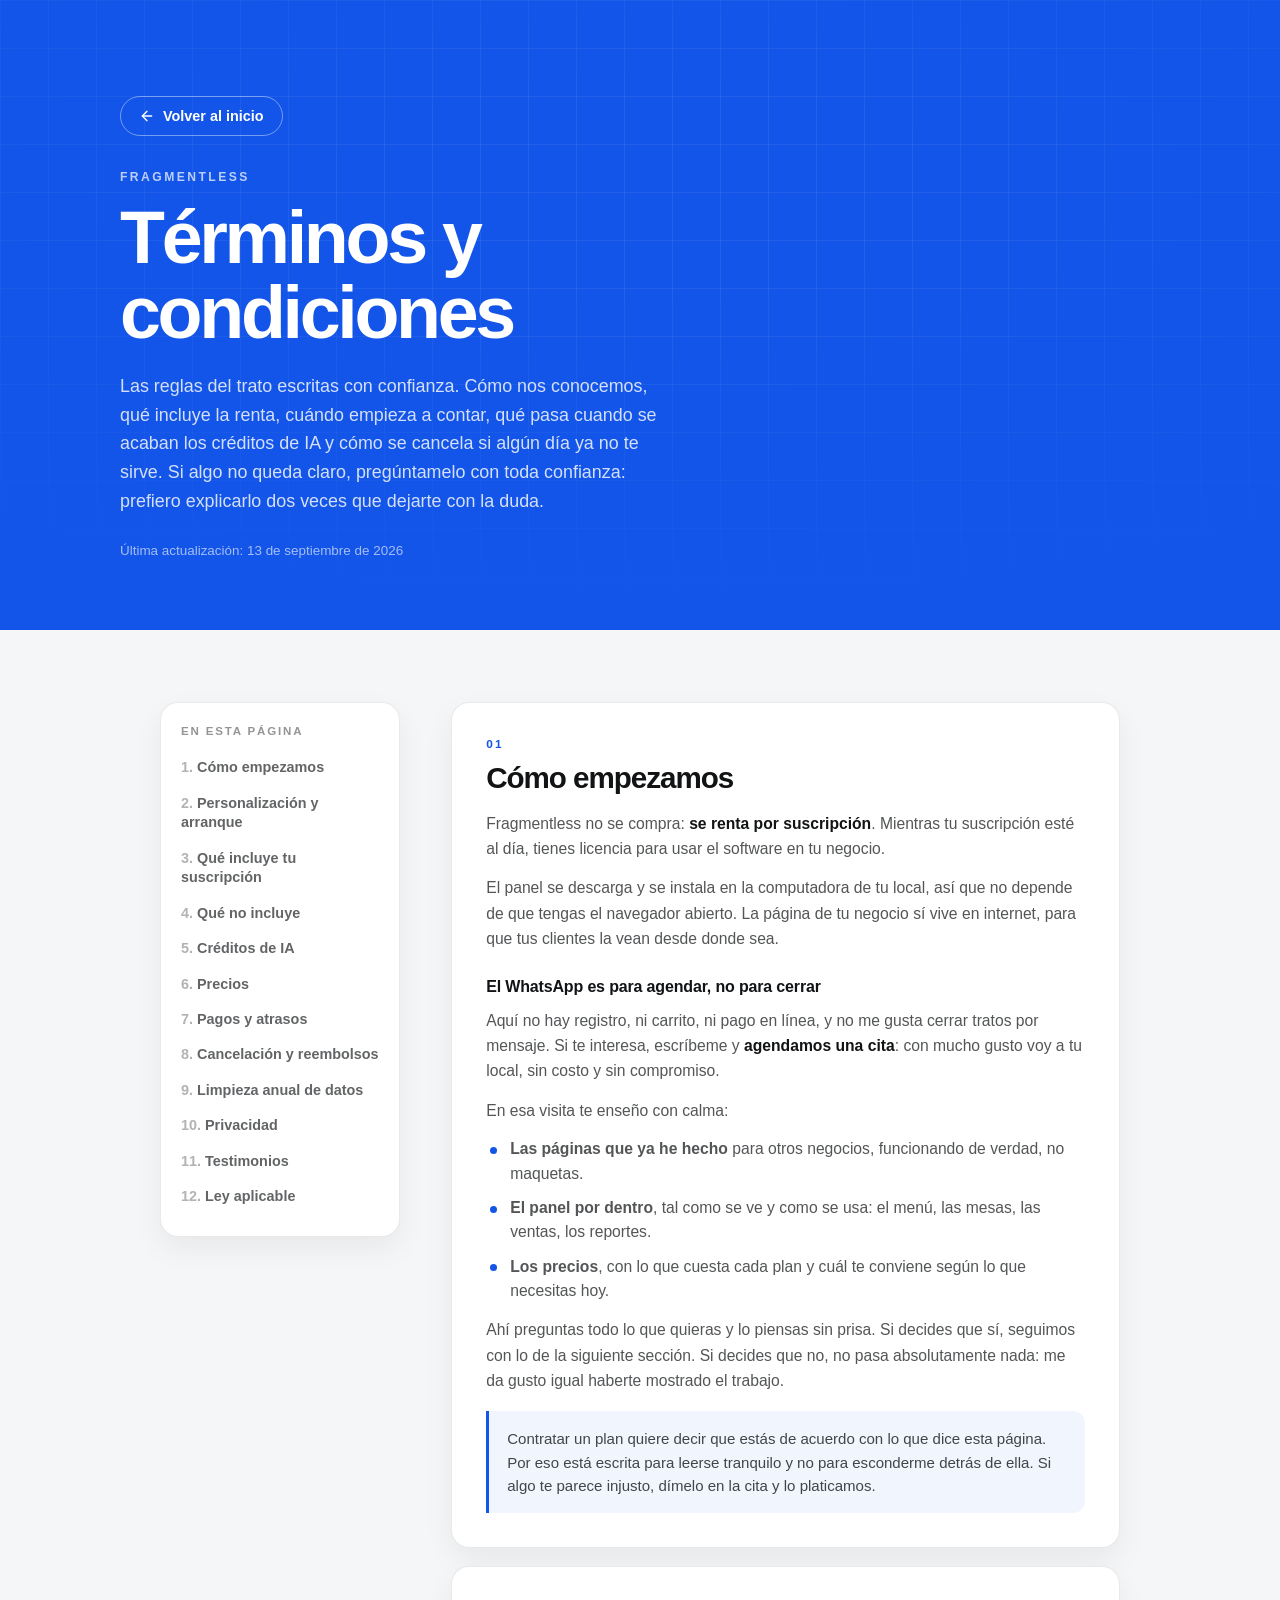
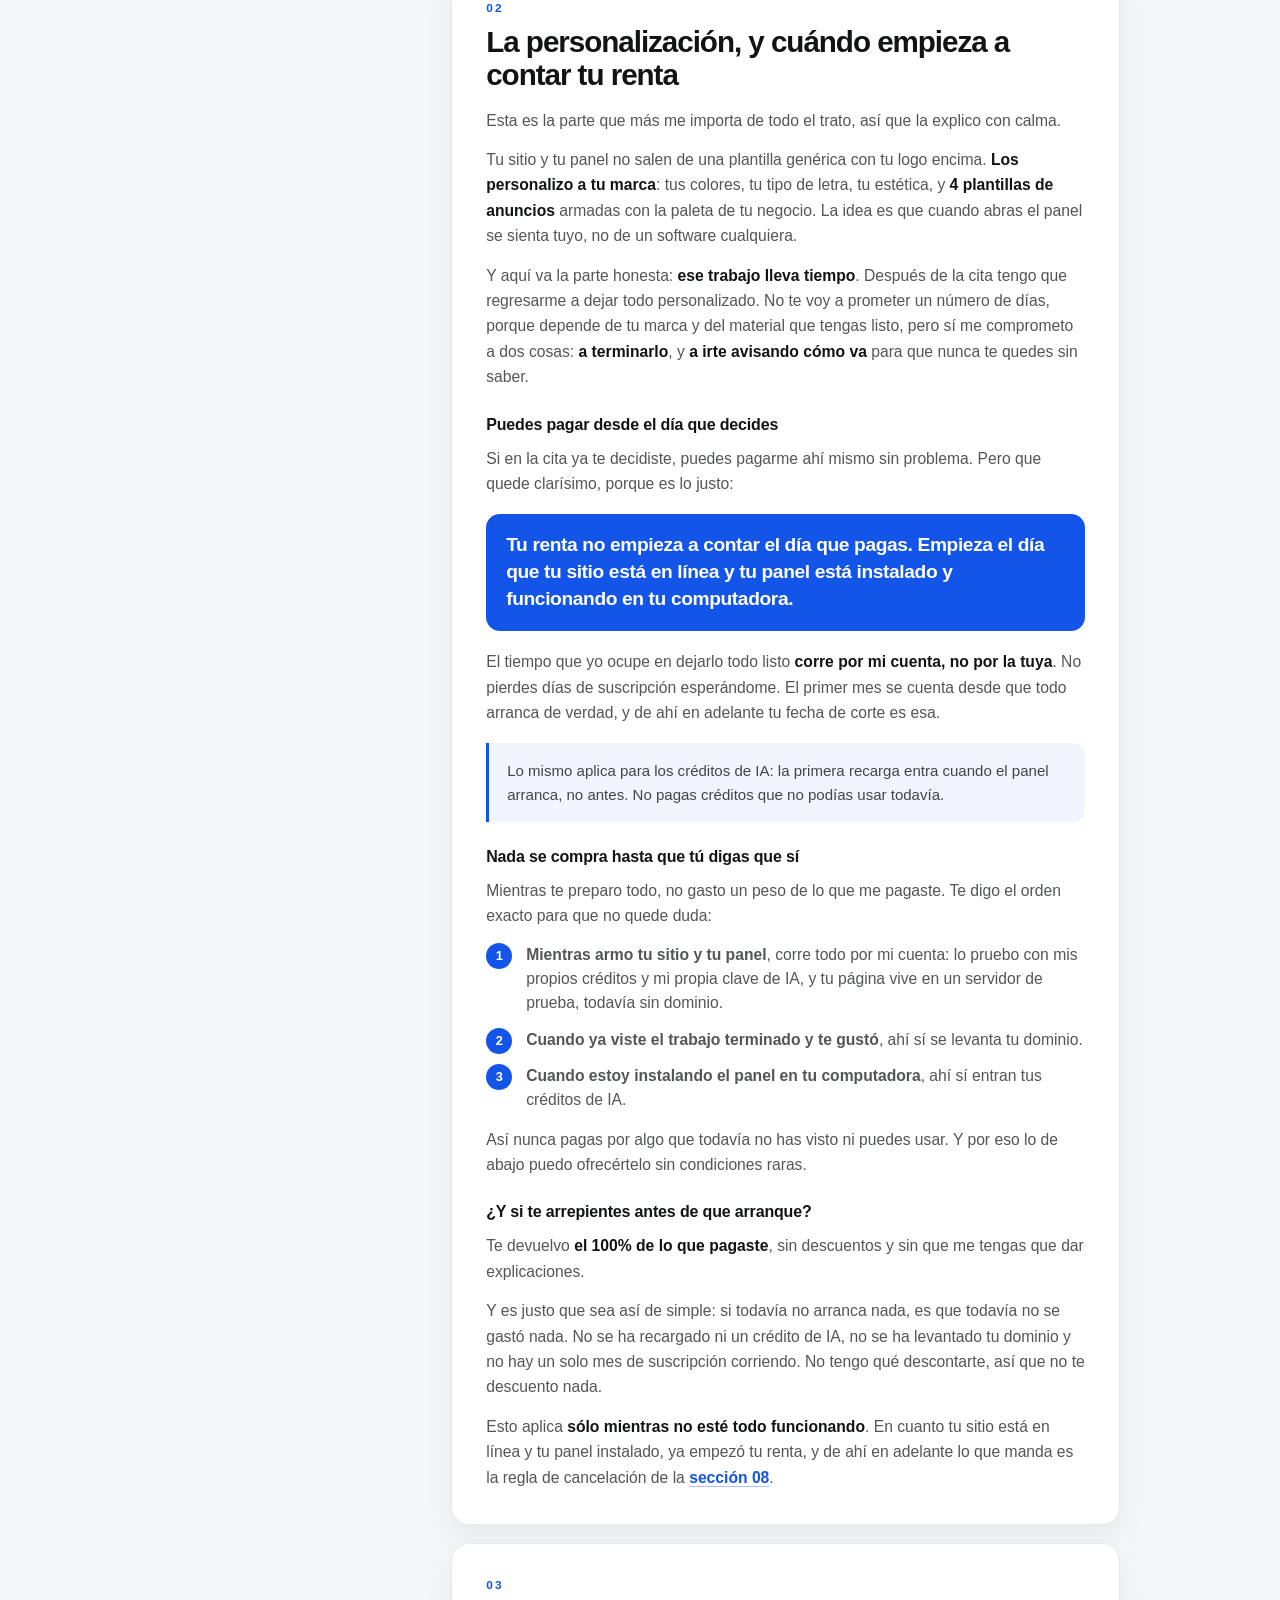
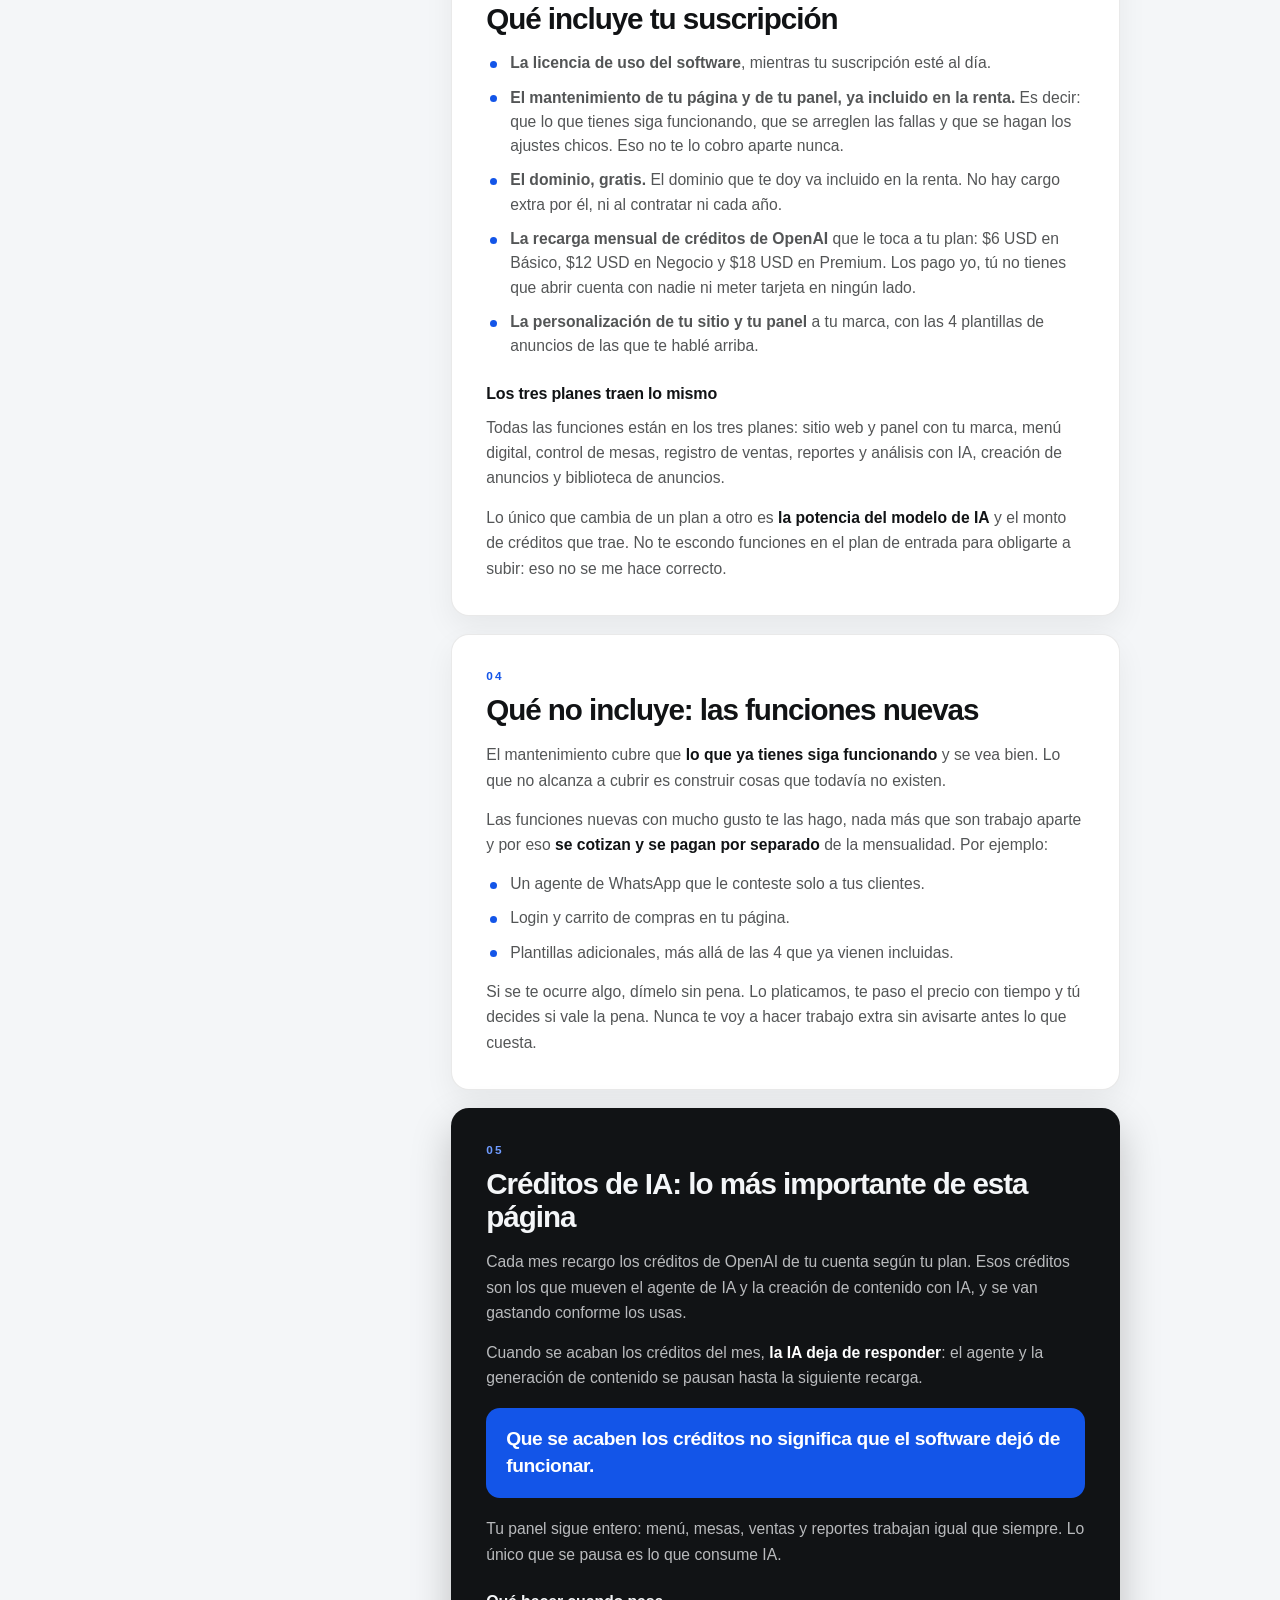
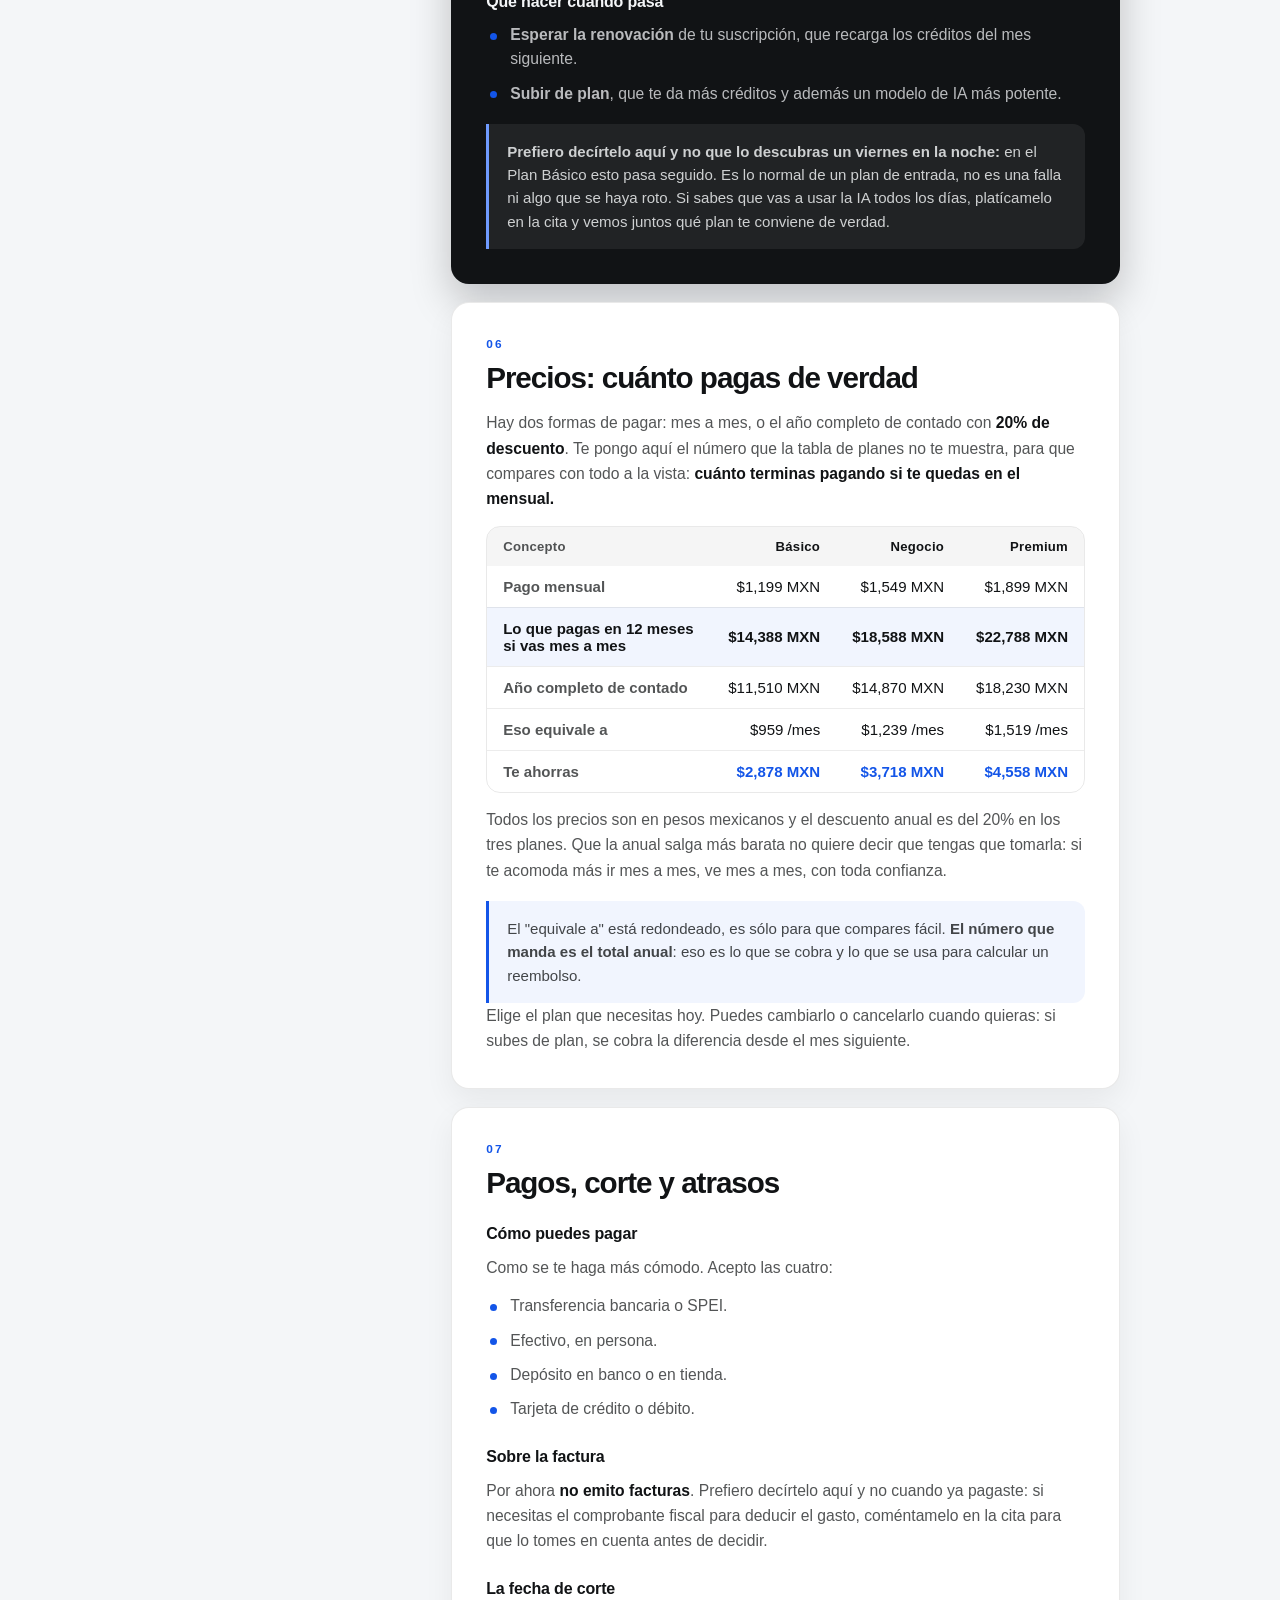
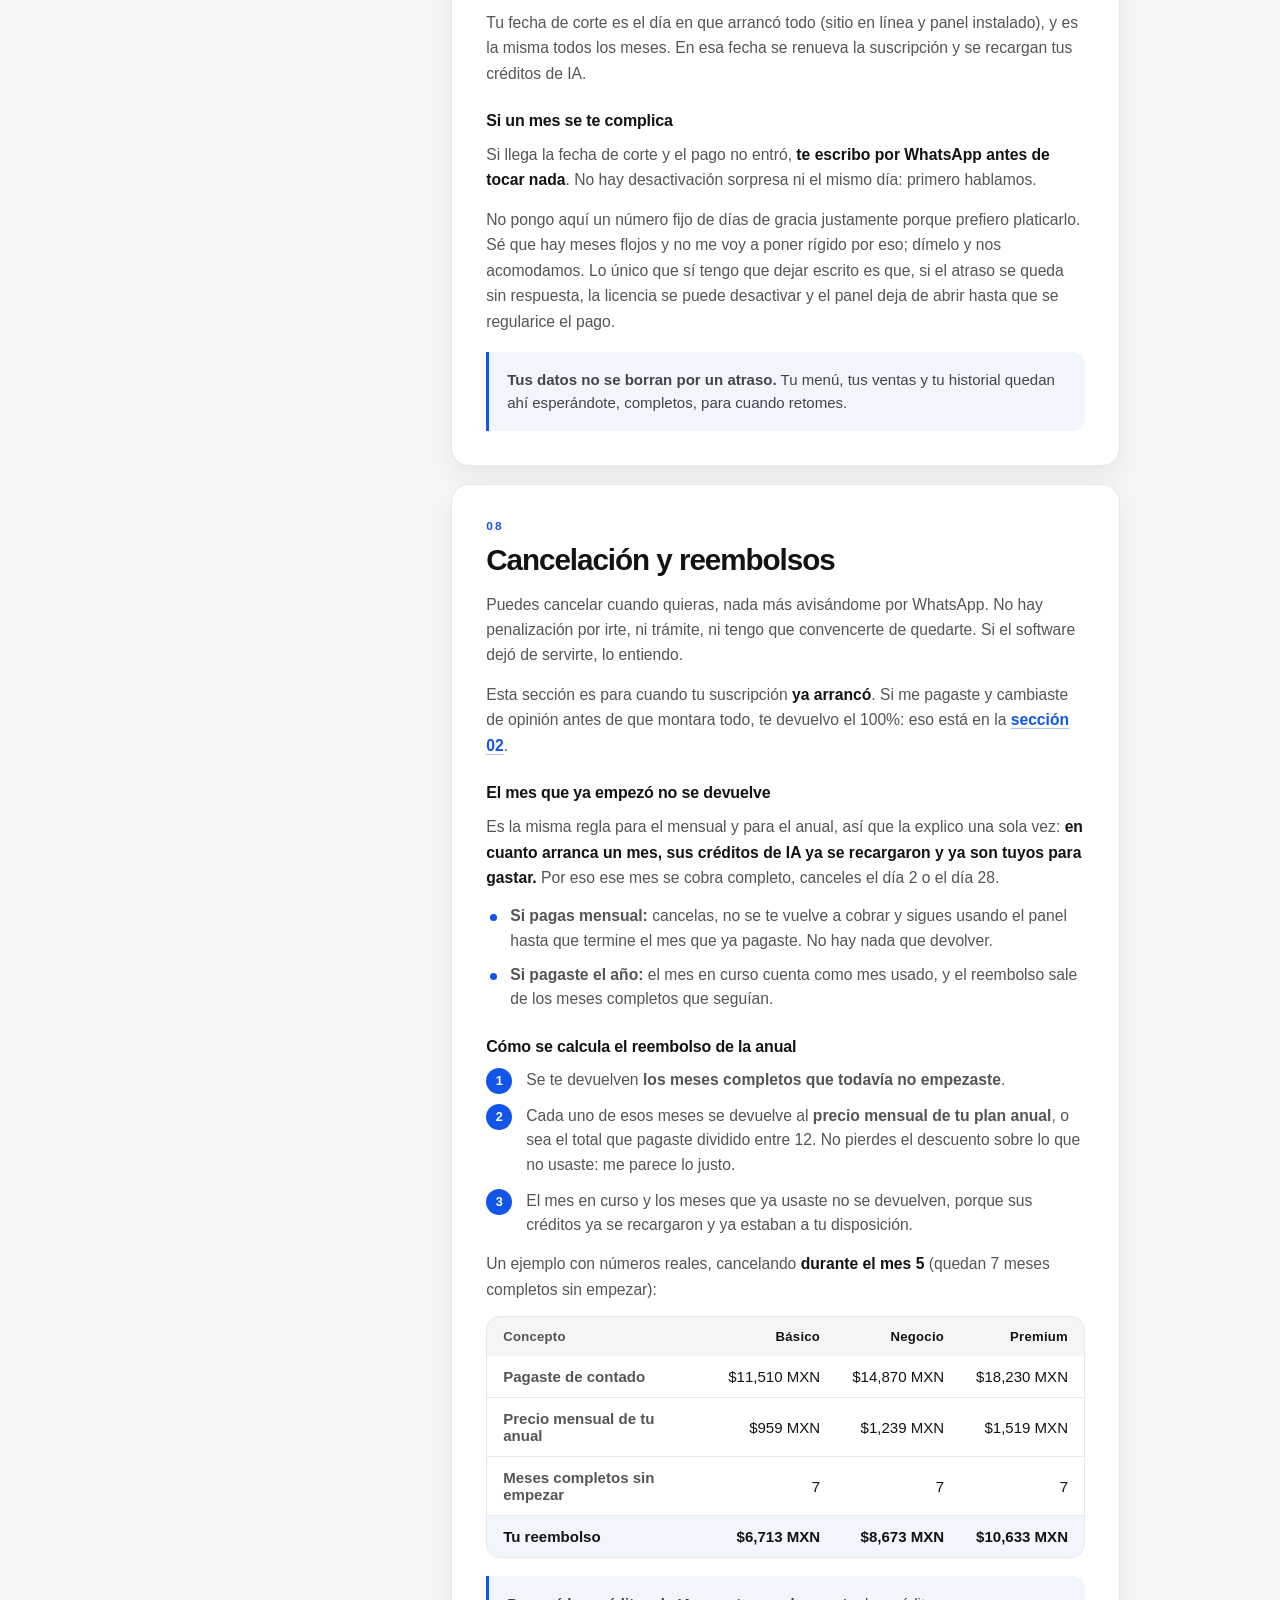
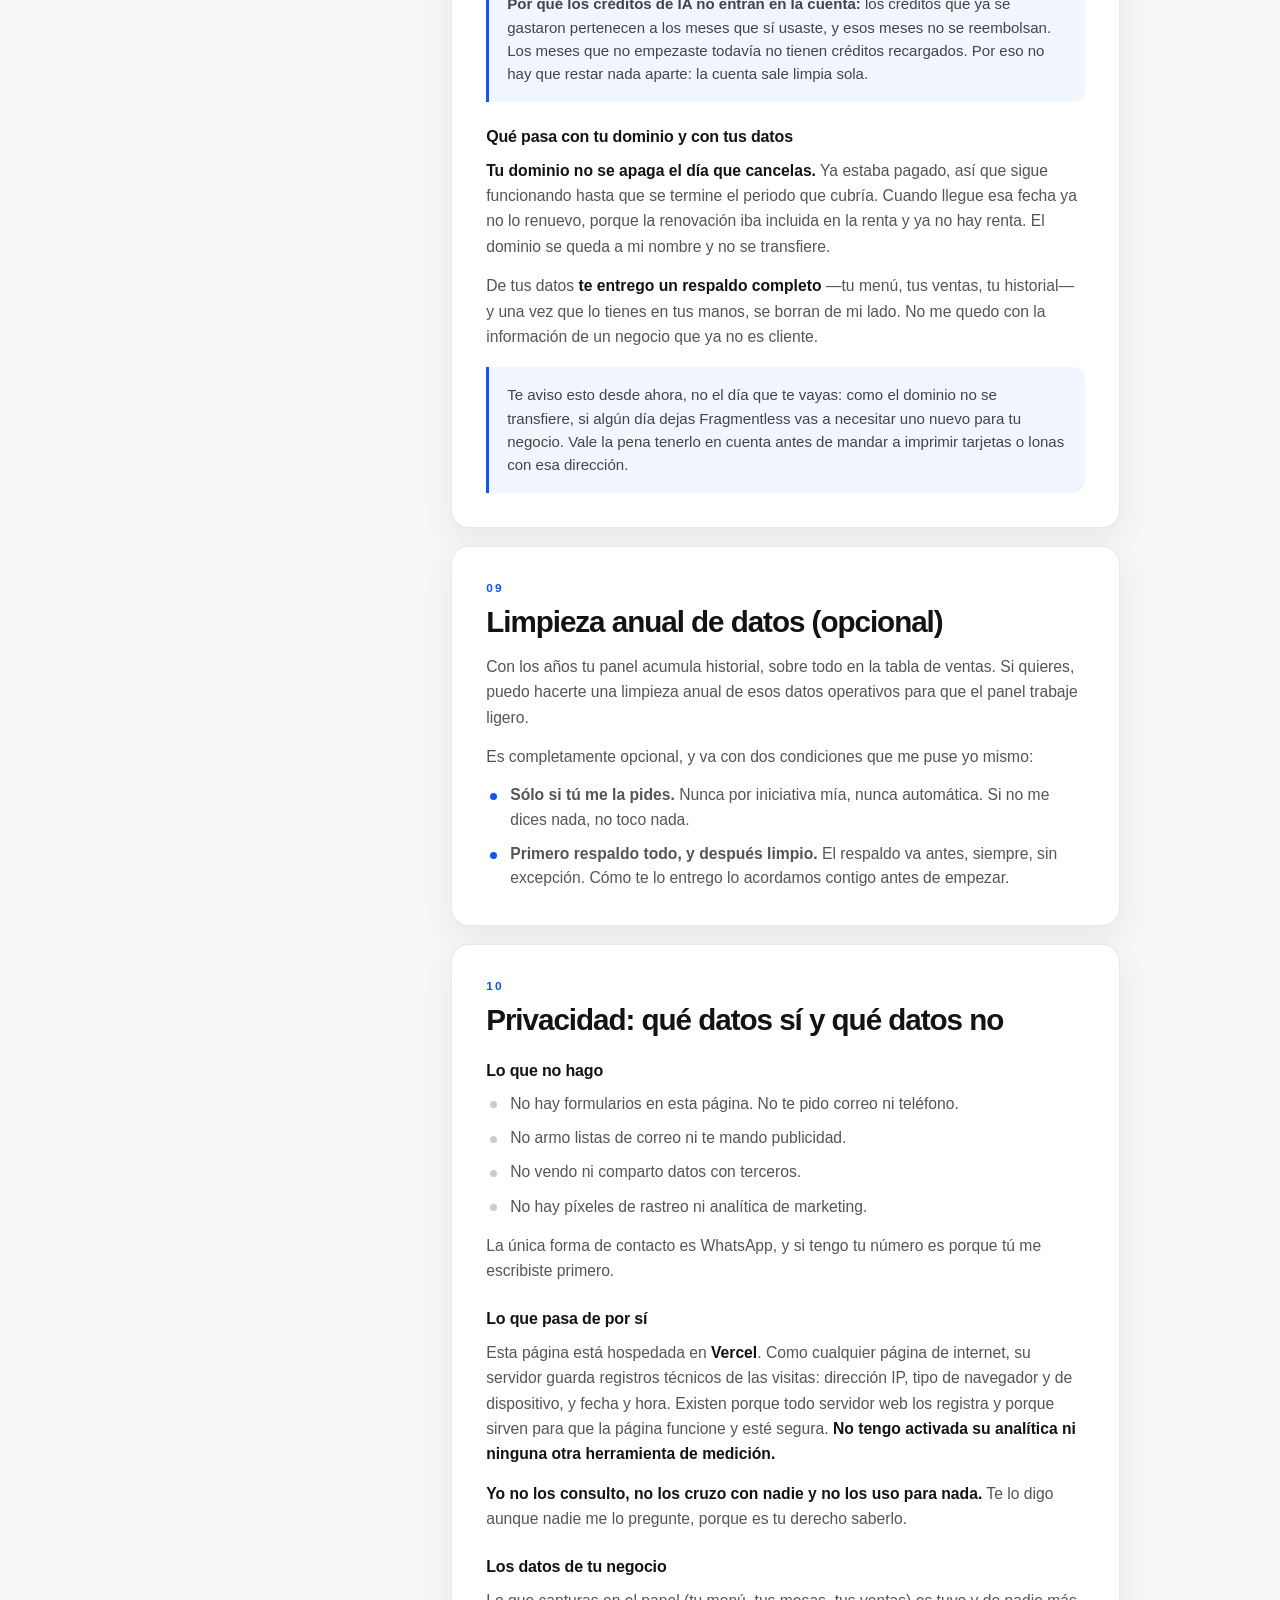
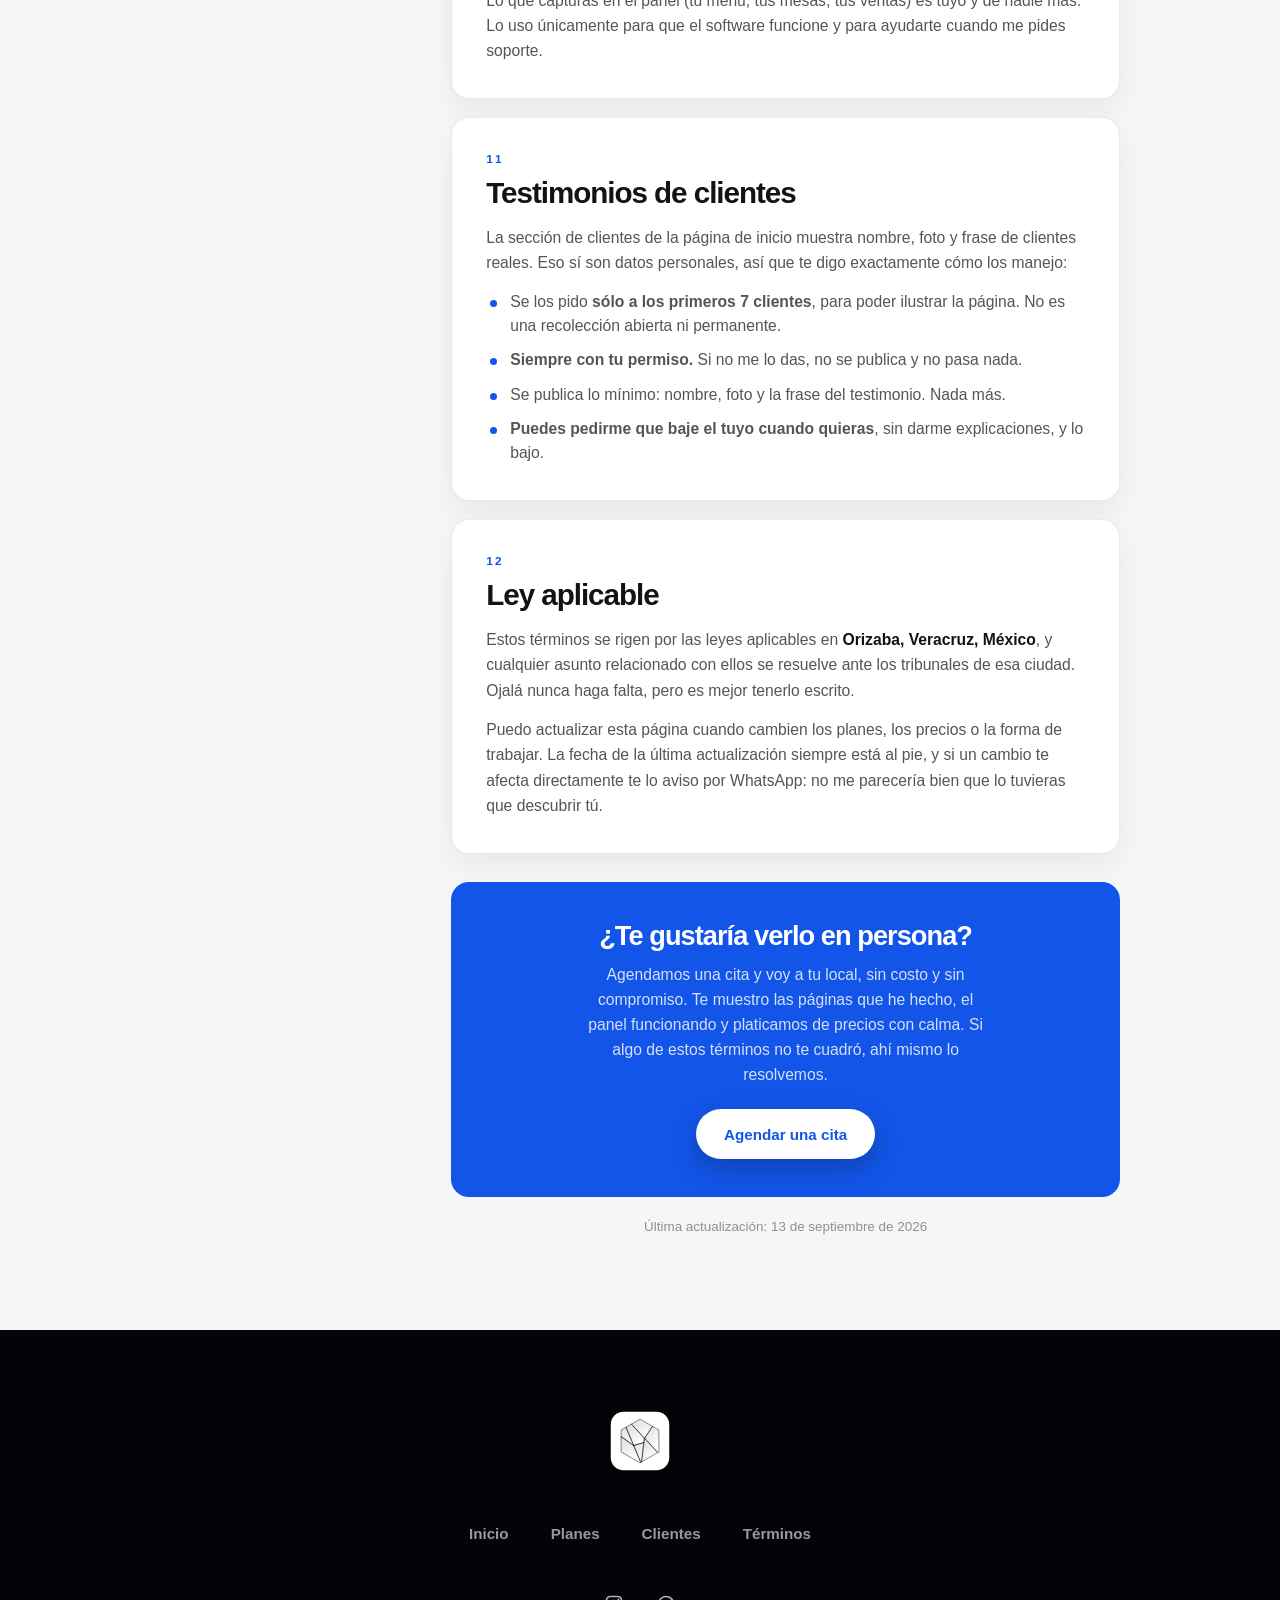
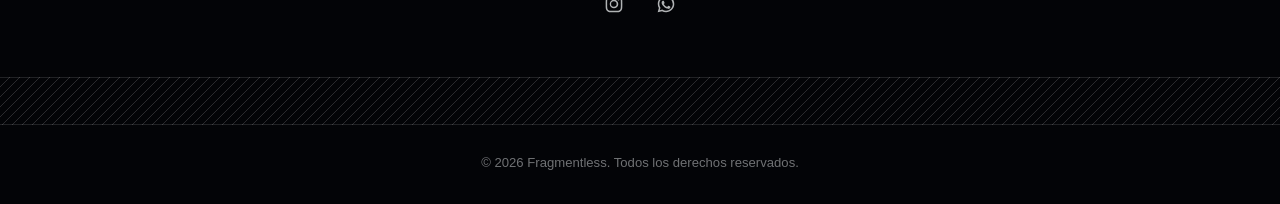
==== commit 185bff37: "Swap the animated isotype for a tiled one where it was not working Three changes, all asked for afte" ====
--- a/terminos.html
+++ b/terminos.html
@@ -5,7 +5,15 @@
 	<meta name="viewport" content="width=device-width, initial-scale=1.0">
 	<title>Términos y condiciones — Fragmentless</title>
 	<meta name="description" content="Las reglas del trato, en corto y en confianza: cómo agendamos la cita, qué incluye la suscripción de Fragmentless, cuándo empieza a contar tu renta y cómo se cancela.">
-	<link rel="icon" href="assets/fragmentless-blue-reposo.svg" type="image/svg+xml">
+	<!-- La barra del navegador en el celular se pinta del azul de la marca:
+	     las dos páginas arrancan con la portada azul (#1355e8), así que la
+	     barra se funde con ella en vez de cortar la pantalla en dos. -->
+	<meta name="theme-color" content="#1355e8">
+	<!-- Isotipo blanco sobre placa azul: se lee en una pestaña clara, en una
+	     oscura y sobre la barra azul de arriba. El -v2 del nombre es a
+	     propósito, es lo que obliga al celular a bajar el icono nuevo; si se
+	     vuelve a cambiar, va como -v3. Ver el comentario dentro del archivo. -->
+	<link rel="icon" href="assets/favicon-v2.svg" type="image/svg+xml">
 	<link rel="stylesheet" href="style.css">
 </head>
 <!--
@@ -483,7 +491,9 @@
 
 		<div class="footer__inner">
 			<a class="footer__logo" href="index.html#inicio" data-reveal style="--n: 0;" aria-label="Fragmentless — volver al inicio">
-				<img src="assets/svg/blanco/fragmentless-white-frame35.svg" alt="Fragmentless" width="512" height="512">
+				<!-- Placa blanca con el cubo en negro. En móvil el pie no lleva
+				     isotipo (lo esconde el CSS), así que esto se ve de 641 para arriba. -->
+				<img src="assets/logo-placa-negro.svg" alt="Fragmentless" width="512" height="512">
 			</a>
 
 			<nav class="footer__nav" data-reveal style="--n: 1;" aria-label="Enlaces del pie">
@@ -492,6 +502,12 @@
 				<a class="footer__link" href="index.html#clientes">Clientes</a>
 				<a class="footer__link" href="terminos.html" aria-current="page">Términos</a>
 			</nav>
+
+			<!-- Rótulo de las redes. SOLO se ve en móvil (en PC el pie va
+			     centrado y sin rótulo): nace oculto en el CSS base y lo
+			     enciende el @media de 640px. Igual que en index.html: este
+			     footer es una copia del de allá. -->
+			<p class="footer__social-title" data-reveal style="--n: 2;">Fragmentless Social</p>
 
 			<ul class="footer__social" data-reveal style="--n: 2;">
 				<li><a class="footer__icon" href="https://www.instagram.com/mattthew.reyes/" target="_blank" rel="noopener" aria-label="Instagram">
@@ -514,5 +530,44 @@
 			<p class="footer__copy">&copy; <span class="footer__year">2026</span> Fragmentless. Todos los derechos reservados.</p>
 		</div>
 	</footer>
+
+	<script>
+		/* =====================================================================
+		 * ÚNICO JS DE ESTA PÁGINA: la ola de entrada del pie, la misma que en
+		 * index.html (mismas clases, mismo threshold, mismo escalonado por
+		 * --n; la animación en sí es CSS).
+		 *
+		 * Va copiado y NO se carga el JS de index.html a propósito: ese
+		 * archivo trae toda la matemática del scroll de las secciones 2 y 3
+		 * (el track, el pin, el solape del panel), que acá no existen. Si se
+		 * cargara entero, sus cálculos correrían contra elementos que no
+		 * están. Ver CLAUDE_LEEME.txt.
+		 *
+		 * Igual que allá: la clase .footer--animate la pone el JS y no el
+		 * HTML, así que si el script no corre el pie se ve entero en vez de
+		 * quedar invisible para siempre.
+		 *
+		 * El año del copyright sigue escrito a mano en el HTML: acá NO se
+		 * pisa desde JS, a propósito (también ver CLAUDE_LEEME.txt).
+		 * ===================================================================== */
+		(() => {
+			const footerSection = document.querySelector('.footer');
+			const reduceMotion = window.matchMedia('(prefers-reduced-motion: reduce)');
+
+			if (!footerSection || reduceMotion.matches || !('IntersectionObserver' in window)) return;
+
+			footerSection.classList.add('footer--animate');
+
+			const footerObserver = new IntersectionObserver((entries, observer) => {
+				entries.forEach((entry) => {
+					if (!entry.isIntersecting) return;
+					footerSection.classList.add('is-revealed');
+					observer.disconnect();
+				});
+			}, { threshold: 0.2 });
+
+			footerObserver.observe(footerSection);
+		})();
+	</script>
 </body>
 </html>
--- a/style.css
+++ b/style.css
@@ -332,6 +332,15 @@
 	width: 0.3em;
 }
 
+/*
+ * Velo del panel lateral. En escritorio no existe: el menú de PC es la píldora
+ * que se estira sobre la página, sin panel de alto completo detrás.
+ * Se enciende en el @media de 640px. Ver el bloque MENÚ de móvil.
+ */
+.menu-scrim {
+	display: none;
+}
+
 @media (prefers-reduced-motion: reduce) {
 	.menu {
 		animation: none;
@@ -467,6 +476,13 @@
 	align-items: center;
 	justify-content: center;
 	min-width: 0;
+}
+
+/* El <picture> no debe existir para el layout: con display: contents el
+   <img> sigue siendo hijo directo del flex, así que el encuadre queda
+   igual que cuando acá había un <img> suelto. */
+.intro__logo picture {
+	display: contents;
 }
 
 .intro__logo img {
@@ -1584,6 +1600,14 @@
 	transform: scale(0.95);
 }
 
+/* Rótulo "Fragmentless Social" del pie. Nace OCULTO: en escritorio el pie
+   va centrado y sin rótulo, y lo enciende el @media de 640px. Es la única
+   regla de base que agrega el footer de móvil, y no cambia nada de lo que
+   ya se veía en PC. */
+.footer__social-title {
+	display: none;
+}
+
 .footer__social {
 	display: flex;
 	flex-wrap: wrap;
@@ -1700,156 +1724,866 @@
 	}
 }
 
-@media (max-width: 640px) {
-	.menu {
-		--menu-bar: 44px;
-		top: 16px;
-	}
-
-	.menu__shell {
-		width: 142px;
-	}
-
-	.menu.is-open .menu__shell {
-		width: min(280px, calc(100vw - 32px));
-	}
-
-	.menu__bar {
-		font-size: 0.88rem;
-	}
-
-	.menu__item {
-		font-size: 1.3rem;
-	}
-
-	/* Sección 1 */
-	.intro {
-		padding: 120px 20px 96px;
-	}
-
-	/* En móvil se apila: primero el isotipo, después el texto. */
-	.intro__content {
+/* =========================================================================
+ * BANDA DE TABLET (641px - 900px) - Tablets en vertical (iPad 768x1024,
+ * iPad Air 834x1112) y teléfonos acostados (667x375, 844x390).
+ *
+ * Esta franja no la había diseñado nadie: era el diseño de PC con las
+ * grillas de 3 columnas pasadas a UNA sola, o sea 3 tarjetas de plan de
+ * 650-770px de ancho una debajo de la otra (medido en 768x1024: la sección
+ * 3 pedía 1868px de alto, casi dos pantallas) y las 7 tarjetas de clientes
+ * en fila india.
+ *
+ * Acá abajo se arregla tomando prestada la idea del teléfono (carrusel)
+ * pero con la tarjeta ACOTADA, que es lo que faltaba: en un ancho de
+ * tablet, una tarjeta estirada a todo lo ancho no se lee, se deforma.
+ *
+ * NO toca ni el diseño de móvil (≤640) ni el de PC (≥901): los dos están
+ * congelados. Ver CLAUDE_LEEME.txt.
+ * ========================================================================= */
+@media (min-width: 641px) and (max-width: 900px) {
+	/* Misma razón que en móvil: la columna `auto` del grid no puede
+	   achicarse por debajo del min-content, y el riel mide las 3 tarjetas
+	   juntas a lo ancho. */
+	.scroll-hero__surface-stage {
 		grid-template-columns: minmax(0, 1fr);
-		gap: 32px;
-	}
-
-	.intro__logo {
-		order: -1;
-		justify-content: flex-start;
-	}
-
-	.intro__logo img {
-		width: min(58%, 240px);
-	}
-
-	.intro__title {
-		font-size: clamp(2.4rem, 12vw, 3.6rem);
-	}
-
-	.intro__subtitle {
-		margin-left: 0;
-	}
-
-	.intro__cta,
-	.intro__ghost {
-		width: 100%;
-	}
-
-	.intro__scroll {
-		bottom: 28px;
-	}
-
-	/* Secciones 2 y 3 */
-	.scroll-hero__word-layout {
-		align-items: flex-start;
-		justify-content: flex-start;
-		padding: calc(var(--start) - 0.5lh) 20px 0;
-		font-size: clamp(1.3rem, 6.4vw, 2.4rem);
-	}
-
-	.scroll-hero__words {
-		min-width: 0;
-	}
-
-	.scroll-hero__lead {
-		white-space: normal;
-	}
-
-	.scroll-hero__surface {
-		padding: 0 20px;
-	}
-
-	.scroll-hero__surface-stage {
-		padding: 100px 0 60px;
-	}
-
-	.scroll-hero__surface-content {
-		text-align: left;
-	}
-
-	.plans__subtitle {
-		margin-left: 0;
-	}
-
-	.plans__billing {
-		gap: 10px;
-		padding: 7px 14px;
-	}
-
-	/* Sección 4 */
-	.clients {
-		padding: 60px 20px 80px;
-	}
-
-	.clients__head {
-		text-align: left;
-	}
-
-	.clients__subtitle {
-		margin-left: 0;
-	}
-
+	}
+
+	/*
+	 * EL RIEL. A diferencia del de móvil, este NO se sale a los bordes de
+	 * la pantalla: se queda dentro del panel y son las tarjetas vecinas las
+	 * que asoman recortadas por los costados.
+	 *
+	 * El padding-inline es la cuenta que permite centrar la PRIMERA y la
+	 * ÚLTIMA tarjeta: la mitad del riel menos la mitad de una tarjeta. Sin
+	 * él, el scroll-snap no podría dejar los extremos en el medio.
+	 */
+	.plans__grid {
+		display: flex;
+		align-items: stretch;
+		gap: 16px;
+		padding-inline: calc(50% - 200px);
+		overflow-x: auto;
+		scroll-snap-type: x mandatory;
+		overscroll-behavior-x: contain;
+		scrollbar-width: none;
+	}
+
+	.plans__grid::-webkit-scrollbar {
+		display: none;
+	}
+
+	/* 400px fijos y no un %: es el ancho en el que la tarjeta se lee igual
+	   que en PC. Con % se estiraría a 700px en una tablet. */
+	.plans__card {
+		flex: 0 0 400px;
+		scroll-snap-align: center;
+	}
+
+	/*
+	 * CLIENTES: las 3 tarjetas que se ven en móvil, pero en FILA. Con las 7
+	 * de PC apiladas la sección medía 1415px; así entra en una pantalla y se
+	 * parece a la de PC, que es de lo que se trata la coherencia.
+	 */
+	.clients__col {
+		display: contents;
+	}
+
+	.clients__grid {
+		grid-template-columns: repeat(3, minmax(0, 1fr));
+	}
+
+	.clients__col:nth-child(2) .clients__card:nth-child(n + 2),
+	.clients__col:nth-child(3) .clients__card {
+		display: none;
+	}
+
+	/* Con 3 tarjetas en una tablet cada una queda en ~230px, y ahí el
+	   cuadrado de 64px del avatar le come el renglón al nombre ("Ángel
+	   Reyes" se partía en dos). El de 52px del teléfono sí deja el nombre
+	   en una línea. */
 	.clients__avatar {
 		width: 52px;
 		height: 52px;
 		font-size: 0.92rem;
 	}
+}
+
+@media (max-width: 640px) {
+	/* =====================================================================
+	 * MENÚ EN MÓVIL - píldora a la derecha que se abre como barra lateral.
+	 *
+	 * Dos cambios respecto a PC:
+	 *   1. Cerrada, la píldora deja el centro (ahí cae la isla dinámica del
+	 *      iPhone), se ancla a la derecha y se acorta: "Menú" y la hamburguesa
+	 *      van juntos y centrados en vez de repartidos a los extremos.
+	 *   2. Abierta no se estira en su sitio como en PC: se convierte en un
+	 *      panel de alto completo pegado al borde derecho, con velo detrás.
+	 *      Así el menú puede crecer en links sin quedarse sin alto.
+	 *
+	 * El truco para que la píldora MORFE al panel (y no pegue un salto) es que
+	 * .menu pasa a ocupar la pantalla entera como caja de posicionamiento: la
+	 * píldora se acomoda arriba a la derecha con un margen, y al abrir sólo
+	 * cambian ancho, alto, margen y radio, que sí transicionan. .menu sigue con
+	 * pointer-events: none, así que aunque cubra todo no tapa clics.
+	 * ===================================================================== */
+	.menu {
+		--menu-bar: 44px;
+		display: flex;
+		align-items: flex-start;
+		justify-content: flex-end;
+		top: 0;
+		left: auto;
+		right: 0;
+		width: 100%;
+		height: 100dvh;
+		animation-name: menu-in-mobile;
+	}
+
+	/* Igual que menu-in pero sin el -50%: acá la píldora ya no está centrada. */
+	@keyframes menu-in-mobile {
+		from {
+			opacity: 0;
+			filter: blur(10px);
+			transform: translateY(-20px);
+		}
+		to {
+			opacity: 1;
+			filter: none;
+			transform: none;
+		}
+	}
+
+	/* El margen es lo que separa la píldora del borde; al abrir se va a 0 y el
+	   panel queda pegado. Por eso hay que sumarlo a la transición heredada. */
+	.menu__shell {
+		width: 108px;
+		margin: 16px 16px 0 0;
+		transition:
+			width 800ms var(--menu-ease),
+			height 800ms var(--menu-ease),
+			margin 800ms var(--menu-ease),
+			border-radius 800ms var(--menu-ease),
+			transform 250ms var(--menu-ease),
+			background-color 400ms ease;
+	}
+
+	/* El alto lo manda el CSS (100% de .menu = pantalla), no el JS: en móvil
+	   setMenuOpen() no escribe style.height. Ver index.html. */
+	.menu.is-open .menu__shell {
+		width: min(82vw, 380px);
+		height: 100%;
+		margin: 0;
+		border-radius: 26px 0 0 26px;
+	}
+
+	.menu__bar {
+		justify-content: center;
+		gap: 8px;
+		padding: 0 14px;
+		font-size: 0.88rem;
+	}
+
+	.menu.is-open .menu__bar {
+		justify-content: space-between;
+		gap: 0;
+		padding: 0 22px;
+	}
+
+	/* En el panel los links van alineados a la izquierda y ocupan el alto que
+	   sobra. El scroll propio es lo que lo hace escalable: si algún día hay
+	   diez links, la lista scrollea sola en vez de desbordar el panel. */
+	.menu.is-open .menu__items {
+		flex: 1 1 auto;
+		/* Es un grid: sin align-content las filas se reparten el alto sobrante
+		   del panel y los links quedan desparramados. */
+		align-content: start;
+		justify-content: start;
+		gap: 22px;
+		min-height: 0;
+		padding: 30px 26px 34px;
+		overflow-y: auto;
+		overscroll-behavior: contain;
+	}
+
+	.menu__item {
+		font-size: 1.3rem;
+	}
+
+	/* Velo: deja ver la página detrás y, al ser hermano de .menu, el click en
+	   él lo recoge el listener de "click afuera" y cierra el panel. */
+	.menu-scrim {
+		display: block;
+		position: fixed;
+		inset: 0;
+		z-index: 99;
+		background: rgba(3, 4, 7, 0.5);
+		opacity: 0;
+		pointer-events: none;
+		/* La curva va escrita a mano: --menu-ease vive en .menu y el velo es
+		   hermano, así que no la hereda. */
+		transition: opacity 500ms cubic-bezier(0.22, 1, 0.36, 1);
+	}
+
+	body.has-menu-open .menu-scrim {
+		opacity: 1;
+		pointer-events: auto;
+	}
+
+	/* Con el panel abierto la página de atrás no scrollea. */
+	body.has-menu-open {
+		overflow: hidden;
+	}
+
+	.menu__item {
+		font-size: 1.3rem;
+	}
+
+	/* Sección 1 */
+	.intro {
+		padding: 120px 20px 96px;
+	}
+
+	/* En móvil se apila: primero el isotipo, después el texto. Y va todo
+	   centrado, al revés que en PC (donde el texto va a la izquierda y el
+	   isotipo a la derecha, en dos columnas). El text-align: center del
+	   contenedor se encarga del kicker, el título y el subtítulo de una. */
+	.intro__content {
+		grid-template-columns: minmax(0, 1fr);
+		gap: 32px;
+		text-align: center;
+	}
+
+	.intro__logo {
+		order: -1;
+	}
+
+	.intro__logo img {
+		width: min(58%, 240px);
+	}
+
+	/* El 11vw está calculado igual que el 6.9vw de escritorio: es el máximo con
+	   el que "FRAGMENTLESS" (la palabra más larga, que no se puede partir)
+	   todavía entra en su caja. Con 12vw se desbordaba ~18px, y una línea que
+	   no entra Chrome NO la centra: la clava en el borde izquierdo y la deja
+	   derramarse a la derecha, así que el título se veía corrido mientras el
+	   resto del bloque estaba centrado. */
+	.intro__title {
+		font-size: clamp(2.2rem, 11vw, 3.6rem);
+	}
+
+	/* El auto de los costados centra la caja; el max-width de 620px sólo
+	   entra en juego en las pantallas más anchas de este rango. */
+	.intro__subtitle {
+		margin-inline: auto;
+	}
+
+	.intro__actions {
+		justify-content: center;
+	}
+
+	.intro__cta,
+	.intro__ghost {
+		width: 100%;
+	}
+
+	.intro__scroll {
+		bottom: 28px;
+	}
+
+	/* =====================================================================
+	 * SECCIÓN 2 EN MÓVIL - Apilada y centrada, al revés que en PC (donde
+	 * "Tú podrás" y la lista van lado a lado, en una fila).
+	 *
+	 *   · "Tú podrás" se sale del flujo y se clava arriba del pin: queda
+	 *     quieto durante todo el recorrido.
+	 *   · La lista se queda sola en el flujo, así que su primera línea
+	 *     sigue cayendo exactamente sobre la banda de resaltado
+	 *     (el padding-top de siempre) y el JS no se entera del cambio:
+	 *     sigue moviendo SOLO el <ul> con --shift.
+	 *
+	 * Con el ancho entero para la lista, cada frase entra en UNA línea,
+	 * que es de lo que se trata el apilado.
+	 * ===================================================================== */
+	.scroll-hero {
+		/* La banda baja de 38vh a 46vh. No es estético: es el colchón que
+		   separa a "Tú podrás" de las palabras YA pasadas. Al final del
+		   recorrido la lista subió 5 líneas, y con 38vh la primera frase
+		   terminaba encima del "Tú podrás". Este --start no toca la
+		   matemática del solape con la sección 3 (esa depende del track,
+		   el pin y el margin-top del surface, no de la banda). */
+		--start: 46vh;
+	}
+
+	/* block y no flex: el lead sale del flujo y la lista se queda sola. */
+	.scroll-hero__word-layout {
+		display: block;
+		padding: calc(var(--start) - 0.5lh) 20px 0;
+		text-align: center;
+		font-size: clamp(1.45rem, 7.2vw, 2.4rem);
+	}
+
+	/* Absoluto contra el __word-layout, que arranca en el tope del pin.
+	   Nada de position: fixed: el pin ya está fijado, y un fixed encima se
+	   quedaría pegado también fuera de la sección.
+
+	   El top NO es un número a ojo: es el punto donde la lista TERMINA el
+	   recorrido, menos el alto del propio lead y un respiro. O sea, el
+	   lead queda lo más abajo posible sin que la primera frase se le
+	   monte encima al final del scroll:
+
+	     final de la lista = var(--start) - 0.5lh - (--count - 1) * 1lh
+	     lead              = ese punto - 1lh (su alto) - 0.6lh (respiro)
+
+	   que sumado da el (--count + 1.1) de abajo. Al depender de --start,
+	   de --count y del alto de línea, se recoloca solo en cualquier
+	   pantalla y si algún día se agrega o quita una frase de la lista. */
+	.scroll-hero__lead {
+		position: absolute;
+		top: calc(var(--start) - (var(--count) + 1.1) * 1lh);
+		left: 20px;
+		right: 20px;
+		white-space: normal;
+	}
+
+	.scroll-hero__words {
+		min-width: 0;
+	}
+
+	/* =====================================================================
+	 * SECCIÓN 3 EN MÓVIL - Los 3 planes dejan de ir apilados y pasan a un
+	 * CARRUSEL horizontal: se desliza a la izquierda para el Básico y a la
+	 * derecha para el Premium, y arranca centrado en el Negocio (eso último
+	 * lo pone el JS, acá el CSS solo arma el riel).
+	 *
+	 * Con una sola tarjeta a la vista la sección entra en UNA pantalla, que
+	 * es lo que la empareja con la 1 y la 2. Por eso los paddings de acá
+	 * abajo están apretados: son el presupuesto de alto, no un capricho.
+	 * Si algún día se agrega una función más a la lista, revisa que siga
+	 * cabiendo (o baja el padding del __stage).
+	 * ===================================================================== */
+	.scroll-hero__surface {
+		padding: 0 20px;
+	}
+
+	/* minmax(0, 1fr) y no la columna `auto` implícita: una columna auto no
+	   puede achicarse por debajo del min-content de su contenido, y el riel
+	   de tarjetas de abajo mide (a lo ancho) las 3 tarjetas juntas. Sin
+	   esto la columna crece a ~650px, el contenido se desborda de la
+	   pantalla y el 100% de las tarjetas resuelve contra ese ancho inflado.
+	   Con el minmax(0, ...) la columna se queda en el ancho de la ventana y
+	   el desborde se lo come el scroll horizontal del riel, que es el que
+	   tiene que comérselo. */
+	.scroll-hero__surface-stage {
+		grid-template-columns: minmax(0, 1fr);
+		/* Todo el ritmo vertical de la sección va en clamps de svh: en un
+		   teléfono alto respira, y en uno bajo se comprime solo en vez de
+		   empujar la tarjeta fuera de la pantalla. */
+		padding: clamp(72px, 10svh, 88px) 0 clamp(16px, 2.6svh, 24px);
+	}
+
+	/* Todo centrado, al revés que en PC (donde el bloque de texto va a la
+	   izquierda). El text-align: center ya viene del base; acá solo se
+	   quita el left que tenía el móvil. */
+	.scroll-hero__surface-content {
+		text-align: center;
+	}
+
+	.plans__title {
+		font-size: clamp(1.8rem, 7.8vw, 2.5rem);
+	}
+
+	.plans__subtitle {
+		max-width: 34ch;
+		margin: clamp(8px, 1.4svh, 14px) auto 0;
+		font-size: 0.92rem;
+	}
+
+	.plans__billing {
+		gap: 10px;
+		margin: clamp(14px, 2.2svh, 20px) 0 clamp(16px, 2.6svh, 24px);
+		padding: 7px 14px;
+	}
+
+	/*
+	 * EL RIEL. Se sale de los 20px de padding del panel (margin negativo) y
+	 * se los devuelve como padding propio: así la tarjeta queda centrada con
+	 * su margen de siempre PERO las vecinas asoman pegadas al borde de la
+	 * pantalla, que es la pista de que hay más planes al lado.
+	 *
+	 * overscroll-behavior-x: contain -> el swipe horizontal muere acá y no
+	 * se lo lleva la página (en iOS, el "atrás" por gesto).
+	 */
+	.plans__grid {
+		display: flex;
+		gap: 12px;
+		/* +40 = los 20px de padding que el panel tiene a cada lado. */
+		width: calc(100% + 40px);
+		margin-inline: -20px;
+		padding-inline: 26px;
+		overflow-x: auto;
+		scroll-snap-type: x mandatory;
+		overscroll-behavior-x: contain;
+		text-align: center;
+		scrollbar-width: none;
+	}
+
+	.plans__grid::-webkit-scrollbar {
+		display: none;
+	}
+
+	/* 0 0 100% = el ancho visible MENOS el padding-inline del riel, o sea
+	   una tarjeta por pantalla. El snap al centro las clava una por una. */
+	.plans__card {
+		flex: 0 0 100%;
+		scroll-snap-align: center;
+		padding: clamp(18px, 2.6svh, 24px) 20px;
+	}
+
+	.plans__name {
+		font-size: 1.2rem;
+	}
+
+	.plans__desc {
+		font-size: 0.88rem;
+	}
+
+	/* El precio es flex, así que centrarlo no es text-align sino justify. */
+	.plans__price {
+		justify-content: center;
+		margin-top: clamp(12px, 2svh, 18px);
+	}
+
+	.plans__amount {
+		font-size: 2.4rem;
+	}
+
+	.plans__currency-code {
+		font-size: 1rem;
+	}
+
+	.plans__cta {
+		min-height: clamp(44px, 5.6svh, 48px);
+		margin-top: clamp(12px, 2svh, 18px);
+		font-size: 0.95rem;
+	}
+
+	/* El ícono del precio anual sigue el padding nuevo de la tarjeta. */
+	.plans__annual-info {
+		top: clamp(18px, 2.6svh, 24px);
+		right: 20px;
+	}
+
+	/*
+	 * La lista se centra COMO BLOQUE (fit-content + auto), no frase por
+	 * frase: con text-align: center cada palomita quedaría a distinta
+	 * altura horizontal y la columna de íconos se vería en zigzag. Así el
+	 * bloque va al medio y las filas siguen alineadas entre ellas.
+	 */
+	.plans__features {
+		width: fit-content;
+		max-width: 100%;
+		margin: clamp(10px, 1.8svh, 14px) auto 0;
+		padding-top: clamp(12px, 2svh, 16px);
+		gap: clamp(6px, 1.1svh, 8px);
+		font-size: 0.88rem;
+		text-align: left;
+	}
+
+	/* =====================================================================
+	 * SECCIÓN 4 EN MÓVIL - Los comentarios se quedan PLANOS, apilados uno
+	 * debajo del otro como siempre (nada de carrusel: eso es de la sección
+	 * 3). Lo que cambia acá es el encuadre, para que la sección mida lo
+	 * mismo que las otras vistas:
+	 *
+	 *   · el contenido baja (la píldora del menú ocupa de 16px a 60px y el
+	 *     titular le quedaba pegado). Mismo padding que el __stage de la
+	 *     sección 3: si tocas uno, toca el otro;
+	 *   · se ven 3 testimonios y no 7;
+	 *   · la sección mide una pantalla y las 3 tarjetas se reparten el alto
+	 *     que sobra.
+	 * ===================================================================== */
+	.clients {
+		/* Columna flexible para que la grilla se quede con el alto que sobra
+		   entre el titular y el remate de abajo. */
+		display: flex;
+		flex-direction: column;
+		min-height: 100svh;
+		padding: clamp(72px, 10svh, 88px) 20px 86px;
+	}
+
+	.clients__inner {
+		display: flex;
+		flex: 1;
+		flex-direction: column;
+		/* Sin esto un hijo flex no puede achicarse por debajo de su
+		   contenido y la grilla se pasaría de la pantalla. */
+		min-height: 0;
+	}
+
+	.clients__head {
+		text-align: center;
+	}
+
+	.clients__title {
+		font-size: clamp(1.8rem, 7.8vw, 2.5rem);
+	}
+
+	.clients__subtitle {
+		max-width: 34ch;
+		margin: clamp(8px, 1.4svh, 14px) auto 0;
+		font-size: 0.92rem;
+	}
+
+	/*
+	 * La grilla se come el alto sobrante (flex: 1). Como sus filas son de
+	 * alto automático, el align-content: stretch de serie reparte ese
+	 * sobrante ENTRE LAS TRES por igual: cada tarjeta conserva el alto que
+	 * le pide su contenido y crece desde ahí, así que el texto nunca queda
+	 * apretado ni recortado.
+	 */
+	.clients__grid {
+		flex: 1;
+		min-height: 0;
+		margin-top: clamp(18px, 3svh, 28px);
+	}
+
+	/*
+	 * Las columnas dejan de ser cajas y sus tarjetas pasan a ser hijas
+	 * directas de la grilla (en PC siguen siendo 3 columnas de verdad).
+	 * Hace falta para el reparto de alto de arriba: si las tarjetas
+	 * quedaran dentro de la columna, la que crecería sería la COLUMNA y la
+	 * tarjeta se quedaría chica con un hueco debajo.
+	 */
+	.clients__col {
+		display: contents;
+	}
+
+	/*
+	 * SOLO 3 TESTIMONIOS en móvil, uno de cada color. Las otras 4 son
+	 * relleno: en una pantalla no aportan y alargan la sección. En PC
+	 * siguen estando las 7. Si algún día hay testimonios reales, esto es
+	 * lo que hay que revisar.
+	 */
+	.clients__col:nth-child(2) .clients__card:nth-child(n + 2),
+	.clients__col:nth-child(3) .clients__card {
+		display: none;
+	}
+
+	/*
+	 * La cita del cliente (la de verdad, la de Anxie Store) es más larga que
+	 * el relleno que había y estiró la sección 40px: en 390x844 se pasaba de
+	 * la pantalla. Se recupera ese alto en los dos únicos lugares que sobran,
+	 * y hacen falta LOS DOS (cada uno solo deja 2-3px afuera):
+	 *
+	 *   · el piso de las negras vacías, que no lleva contenido;
+	 *   · la cita, 0.95rem -> 0.85rem.
+	 *
+	 * El bloque de teléfonos bajitos (≤640 y ≤740 de alto) pisa estas dos
+	 * reglas más abajo con sus propios valores: ahí el alto se pelea de otra
+	 * manera y meterle este clamp lo empeoraba 3px. No lo unifiques.
+	 */
+
+	/* El piso de 184px de las negras vacías es de PC, donde tres de ellas
+	   marcan el alto de la fila. Acá abajo son un piso a secas, y en una
+	   pantalla baja es lo primero que empuja la sección fuera de la
+	   ventana. Con el clamp se achican solas cuando no hay alto. */
+	.clients__card--ink.clients__card--empty {
+		min-height: clamp(104px, 16svh, 150px);
+	}
+
+	.clients__quote {
+		font-size: 0.85rem;
+	}
+
+	.clients__avatar {
+		width: 52px;
+		height: 52px;
+		font-size: 0.92rem;
+	}
 
 	.clients__rule {
 		width: calc(100% - 32px);
 	}
 
-	/* Footer */
+	/* =====================================================================
+	 * FOOTER EN MÓVIL - Los atajos dejan de ser una fila de píldoras y se
+	 * agrupan en una CAJITA: una fila por atajo, separadas por líneas, con
+	 * la flecha a la derecha. Debajo, el rótulo de redes y los dos iconos
+	 * más grandes.
+	 *
+	 * El isotipo de arriba no va. La banda de rayas y el © de abajo quedan
+	 * EXACTAMENTE como estaban: no se tocan.
+	 * ===================================================================== */
 	.footer {
 		padding-top: 56px;
 	}
 
+	/* stretch y no center: la cajita tiene que ocupar todo el ancho. */
 	.footer__inner {
-		gap: 30px;
+		align-items: stretch;
+		gap: 24px;
 		padding-bottom: 44px;
 	}
 
-	.footer__logo img {
-		height: 64px;
-	}
-
+	/* Fuera el isotipo: la cajita ya abre el pie y el cubo la empujaba
+	   media pantalla hacia abajo. */
+	.footer__logo {
+		display: none;
+	}
+
+	/* LA CAJITA. El overflow: hidden es lo que hace que las filas de las
+	   puntas queden recortadas por el borde redondeado. */
 	.footer__nav {
-		gap: 4px 8px;
+		flex-direction: column;
+		flex-wrap: nowrap;
+		gap: 0;
+		border: 1px solid rgba(244, 246, 248, 0.14);
+		border-radius: 14px;
+		overflow: hidden;
 	}
 
 	.footer__link {
-		font-size: 0.88rem;
-		padding: 6px 10px;
-	}
-
+		display: flex;
+		align-items: center;
+		justify-content: space-between;
+		padding: 15px 18px;
+		color: rgba(244, 246, 248, 0.92);
+		font-size: 0.92rem;
+		font-weight: 700;
+		letter-spacing: 0.06em;
+		text-transform: uppercase;
+	}
+
+	/* La línea va entre filas, no en cada una: así no se dibuja uno doble
+	   contra el borde de la caja. */
+	.footer__link + .footer__link {
+		border-top: 1px solid rgba(244, 246, 248, 0.12);
+	}
+
+	/* La flecha: un cuadrado al que solo se le pintan dos lados y se gira
+	   45°. Va en ::after porque el ::before ya es la píldora del hover. */
+	.footer__link::after {
+		content: "";
+		width: 7px;
+		height: 7px;
+		border-right: 2px solid rgba(244, 246, 248, 0.4);
+		border-bottom: 2px solid rgba(244, 246, 248, 0.4);
+		transform: rotate(-45deg);
+	}
+
+	/* La píldora del hover pasa a cubrir la fila entera (sin radio propio:
+	   el de la caja ya la recorta). */
+	.footer__link::before {
+		border-radius: 0;
+	}
+
+	/* Y sin el scale del hover/tap: en una fila de ancho completo se ve
+	   como si la caja se deformara. */
+	.footer__link:hover,
+	.footer__link:focus-visible,
+	.footer__link:active {
+		transform: none;
+	}
+
+	/* El margen negativo se come parte del gap de 24px del __inner: el
+	   rótulo tiene que leerse pegado a SUS iconos, no flotando entre la
+	   cajita y ellos. */
+	.footer__social-title {
+		display: block;
+		margin: 4px 0 -10px;
+		/* Los 18px son el padding de las filas de la cajita: así el rótulo
+		   arranca en la MISMA vertical que "INICIO" y compañía, y no en el
+		   borde de la caja. */
+		padding-left: 18px;
+		color: rgba(244, 246, 248, 0.5);
+		font-size: 0.78rem;
+		font-weight: 700;
+		letter-spacing: 0.14em;
+		text-transform: uppercase;
+	}
+
+	/* Mismo riel que el rótulo y las filas. El 8 no es 18 porque el icono
+	   tiene su propia caja de 46px con el dibujo de 26 centrado: le sobran
+	   10px a cada lado, y 8 + 10 = los 18 del resto. Así lo que queda
+	   alineado es el DIBUJO, no su caja invisible. */
 	.footer__social {
-		gap: 10px;
+		justify-content: flex-start;
+		gap: 8px;
+		padding-left: 8px;
+	}
+
+	.footer__icon {
+		width: 46px;
+		height: 46px;
+	}
+
+	.footer__icon svg {
+		width: 26px;
+		height: 26px;
 	}
 
 	.footer__stripes {
 		height: 40px;
 	}
 }
+
+/* =========================================================================
+ * PANTALLAS ACOSTADAS / VENTANAS BAJAS (ancho ≥ 641px y alto ≤ 620px).
+ * Un teléfono acostado (667x375, 844x390) o una ventana de escritorio
+ * aplastada. El problema no es el ancho, es el ALTO: con los paddings de
+ * siempre la portada pedía 637px en una ventana de 375 (medido), o sea que
+ * los dos botones caían fuera de pantalla, y la lista de palabras se metía
+ * debajo de la píldora del menú.
+ *
+ * No entra en los teléfonos de pie: esos tienen su propio bloque más abajo
+ * (≤640 de ancho). Acá SOLO se recorta espacio vertical, nada de layout.
+ * ========================================================================= */
+@media (min-width: 641px) and (max-height: 620px) {
+	/* padding-block y no padding: los costados (el clamp con vw) se
+	   respetan, que de ancho no falta nada. */
+	.intro {
+		padding-block: 44px 36px;
+	}
+
+	.intro__kicker {
+		margin-bottom: 10px;
+	}
+
+	/* El título se ata al ANCHO y al ALTO a la vez, y manda el que menos
+	   deje: con solo vw, en un teléfono acostado (667x375) salía de 46px y
+	   dos líneas de titular se comían 86px de los 375 que hay. El min()
+	   hace que en una ventana baja el alto sea el que decide. */
+	.intro__title {
+		font-size: clamp(2rem, min(6.9vw, 9svh), 8.2rem);
+	}
+
+	.intro__subtitle {
+		margin-top: 16px;
+	}
+
+	.intro__actions {
+		margin-top: 20px;
+	}
+
+	/* El isotipo es lo más alto de la fila y acá el alto es lo que falta. */
+	.intro__logo img {
+		width: min(100%, 300px);
+		max-height: 62svh;
+		object-fit: contain;
+	}
+
+	/* El "DESLIZA ↓" vive pegado abajo (absolute) y en una ventana baja se
+	   le monta encima a los botones. */
+	.intro__scroll {
+		display: none;
+	}
+
+	/*
+	 * Las palabras: con la banda en 38vh de 375px quedaba en el pixel 142,
+	 * y las 5 frases ya pasadas subían hasta meterse detrás del menú. Se
+	 * baja la banda y se achica la letra en proporción AL ALTO (svh, no vw:
+	 * de ancho sobra, lo que falta es alto).
+	 */
+	.scroll-hero {
+		--start: 54vh;
+	}
+
+	.scroll-hero__word-layout {
+		font-size: clamp(1rem, 4.6svh, 2.6rem);
+	}
+}
+
+/* =========================================================================
+ * TELÉFONOS BAJITOS (≤640px de ancho y ≤740px de alto).
+ * iPhone SE (320x568 y 375x667), Androids viejos (360x640). El diseño de
+ * móvil está pensado para los de 800px de alto para arriba; acá abajo hay
+ * entre 130 y 240px de más que recortar (medido antes: la portada pedía
+ * 792px en una pantalla de 568).
+ *
+ * Es recorte de espacio y de tamaños, NO otro diseño: la estructura (el
+ * carrusel de planes, los 3 testimonios, la cajita del pie) es la misma.
+ * ========================================================================= */
+@media (max-width: 640px) and (max-height: 740px) {
+	/* Sección 1 */
+	.intro {
+		padding: 86px 20px 62px;
+	}
+
+	.intro__content {
+		gap: 20px;
+	}
+
+	/* El isotipo pasa de 58% a 40%: es la pieza que más alto ocupa y la que
+	   menos información lleva (el nombre ya está escrito debajo). */
+	.intro__logo img {
+		width: min(40%, 168px);
+	}
+
+	.intro__kicker {
+		margin-bottom: 12px;
+	}
+
+	.intro__title {
+		font-size: clamp(2rem, 10vw, 3.2rem);
+	}
+
+	.intro__subtitle {
+		margin-top: 16px;
+		font-size: 0.95rem;
+	}
+
+	.intro__actions {
+		margin-top: 20px;
+		gap: 10px;
+	}
+
+	/* Sección 3: la lista de funciones es lo que más pesa de la tarjeta
+	   (9 renglones), y en 320px de ancho varios se parten en dos líneas.
+	   Bajarla un punto es lo que más alto devuelve. */
+	.plans__features {
+		gap: 5px;
+		font-size: 0.8rem;
+	}
+
+	.plans__card {
+		padding: 16px 16px;
+	}
+
+	.plans__amount {
+		font-size: 2.1rem;
+	}
+
+	.plans__cta {
+		min-height: 42px;
+	}
+
+	/* Sección 4. El padding de abajo (86px) estaba calculado para que el
+	   remate decorativo respirara, pero de ese remate lo único que se ve es
+	   la línea, que vive a 18px del borde: los otros 64px son la caja vacía
+	   que la sostiene. Recortarlo no tapa nada. */
+	.clients {
+		padding-bottom: 64px;
+	}
+
+	.clients__grid {
+		gap: 8px;
+	}
+
+	.clients__card--ink.clients__card--empty {
+		min-height: clamp(96px, 16svh, 150px);
+	}
+
+	.clients__quote {
+		font-size: 0.88rem;
+	}
+
+	.clients__avatar {
+		width: 44px;
+		height: 44px;
+	}
+}
+
 
 /* =========================================================================
  * PÁGINA DE TÉRMINOS (terminos.html).
